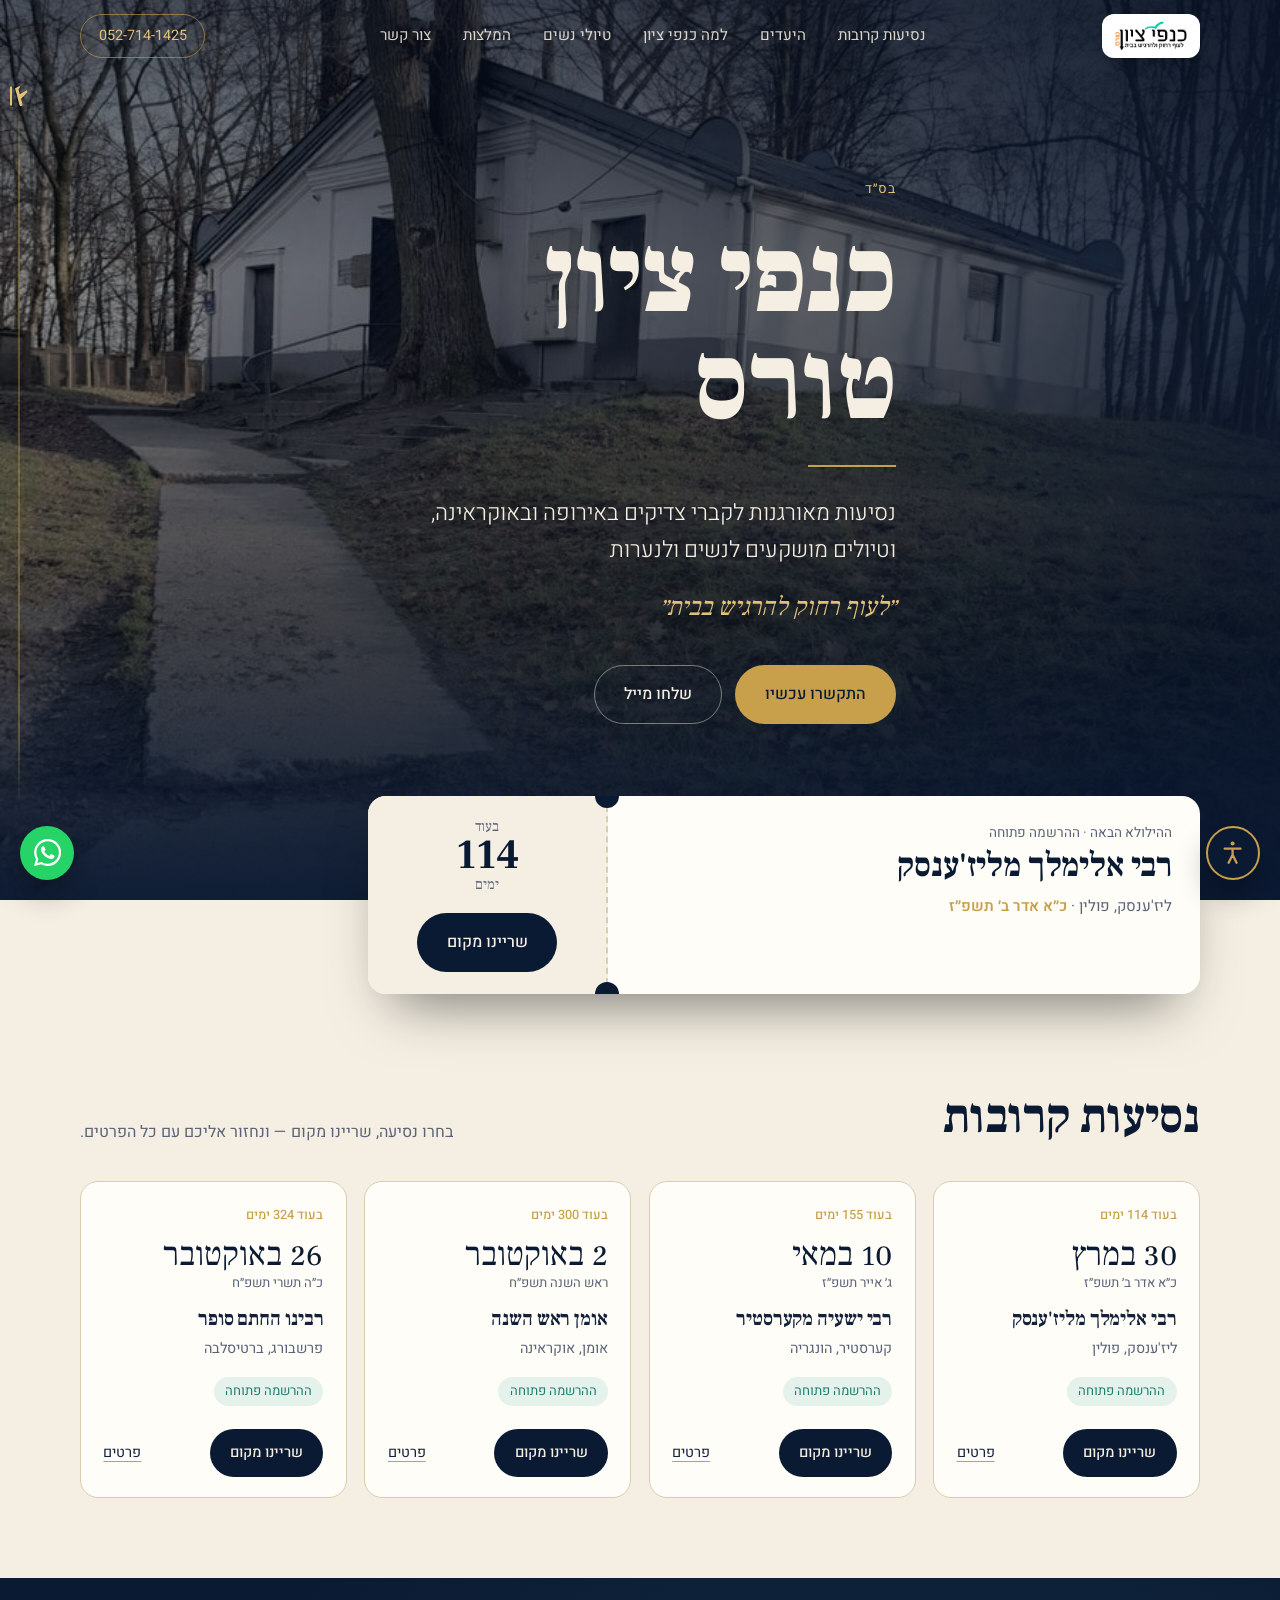
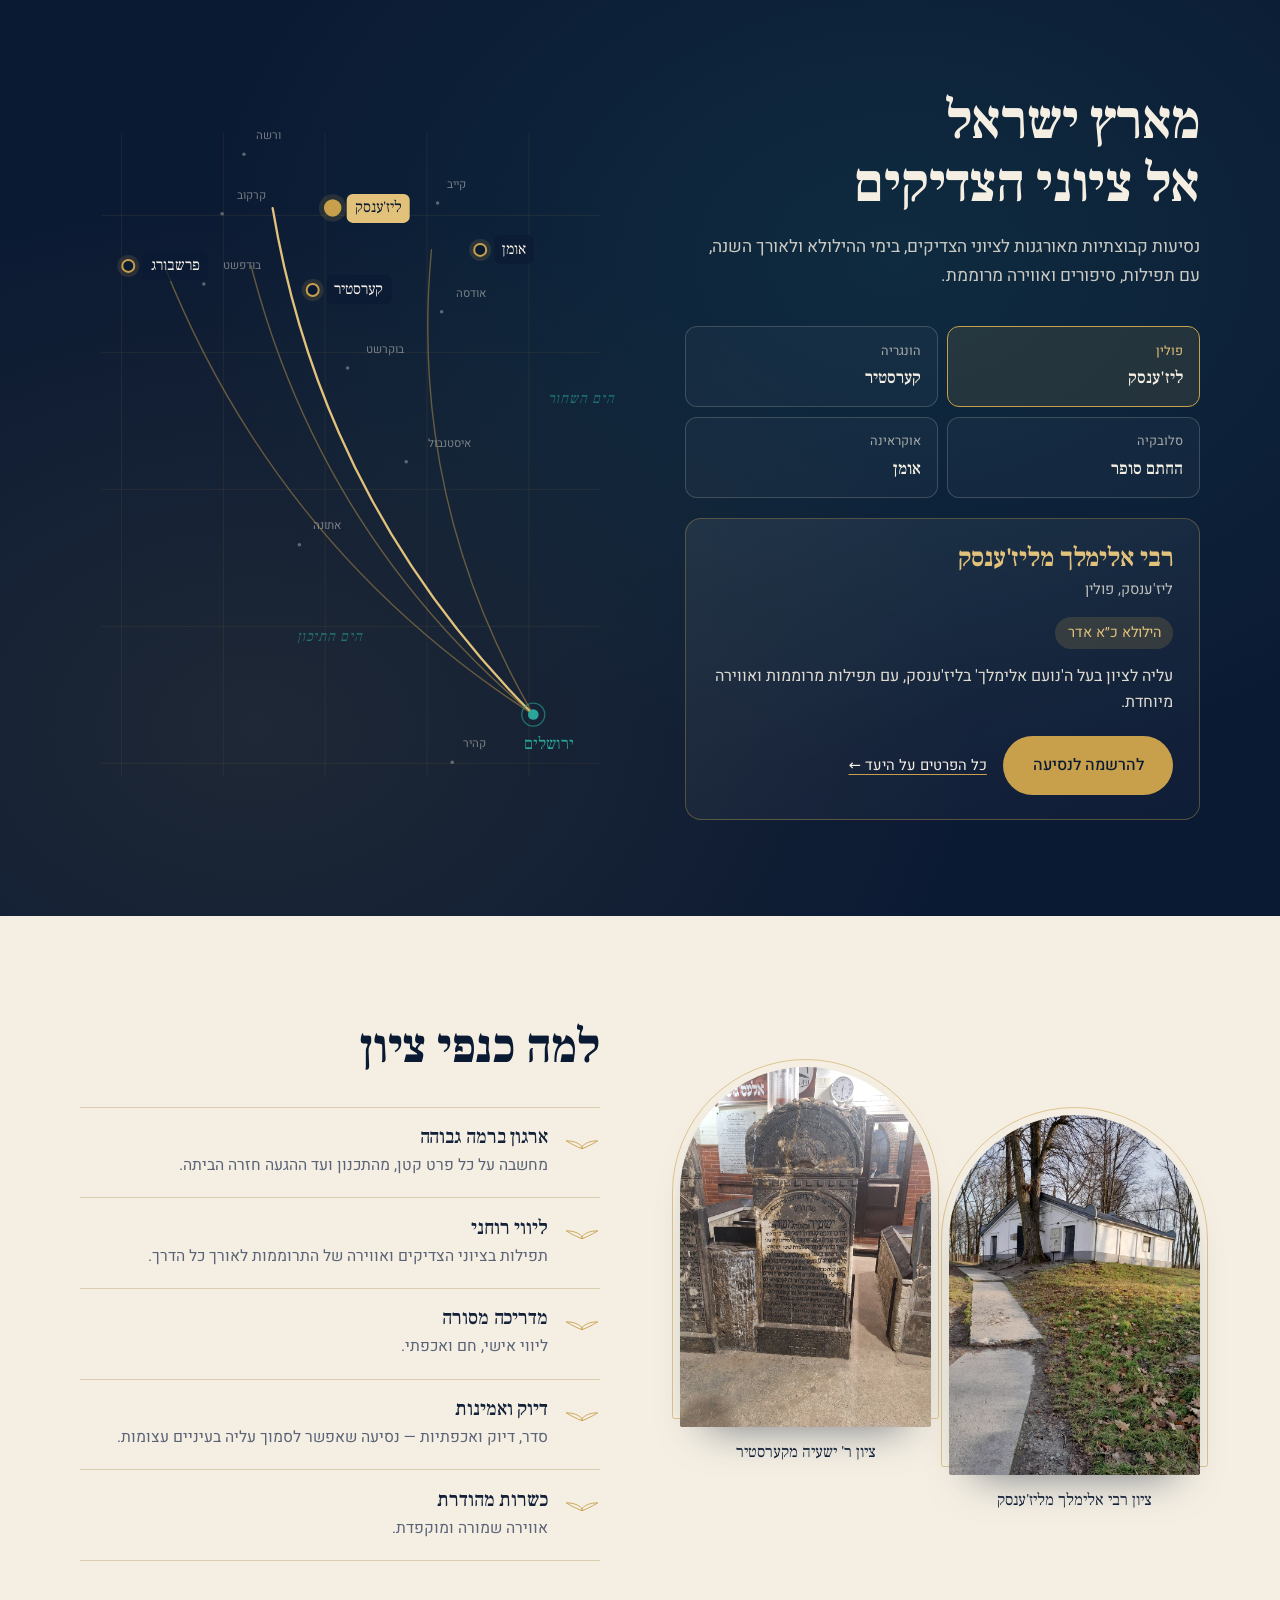
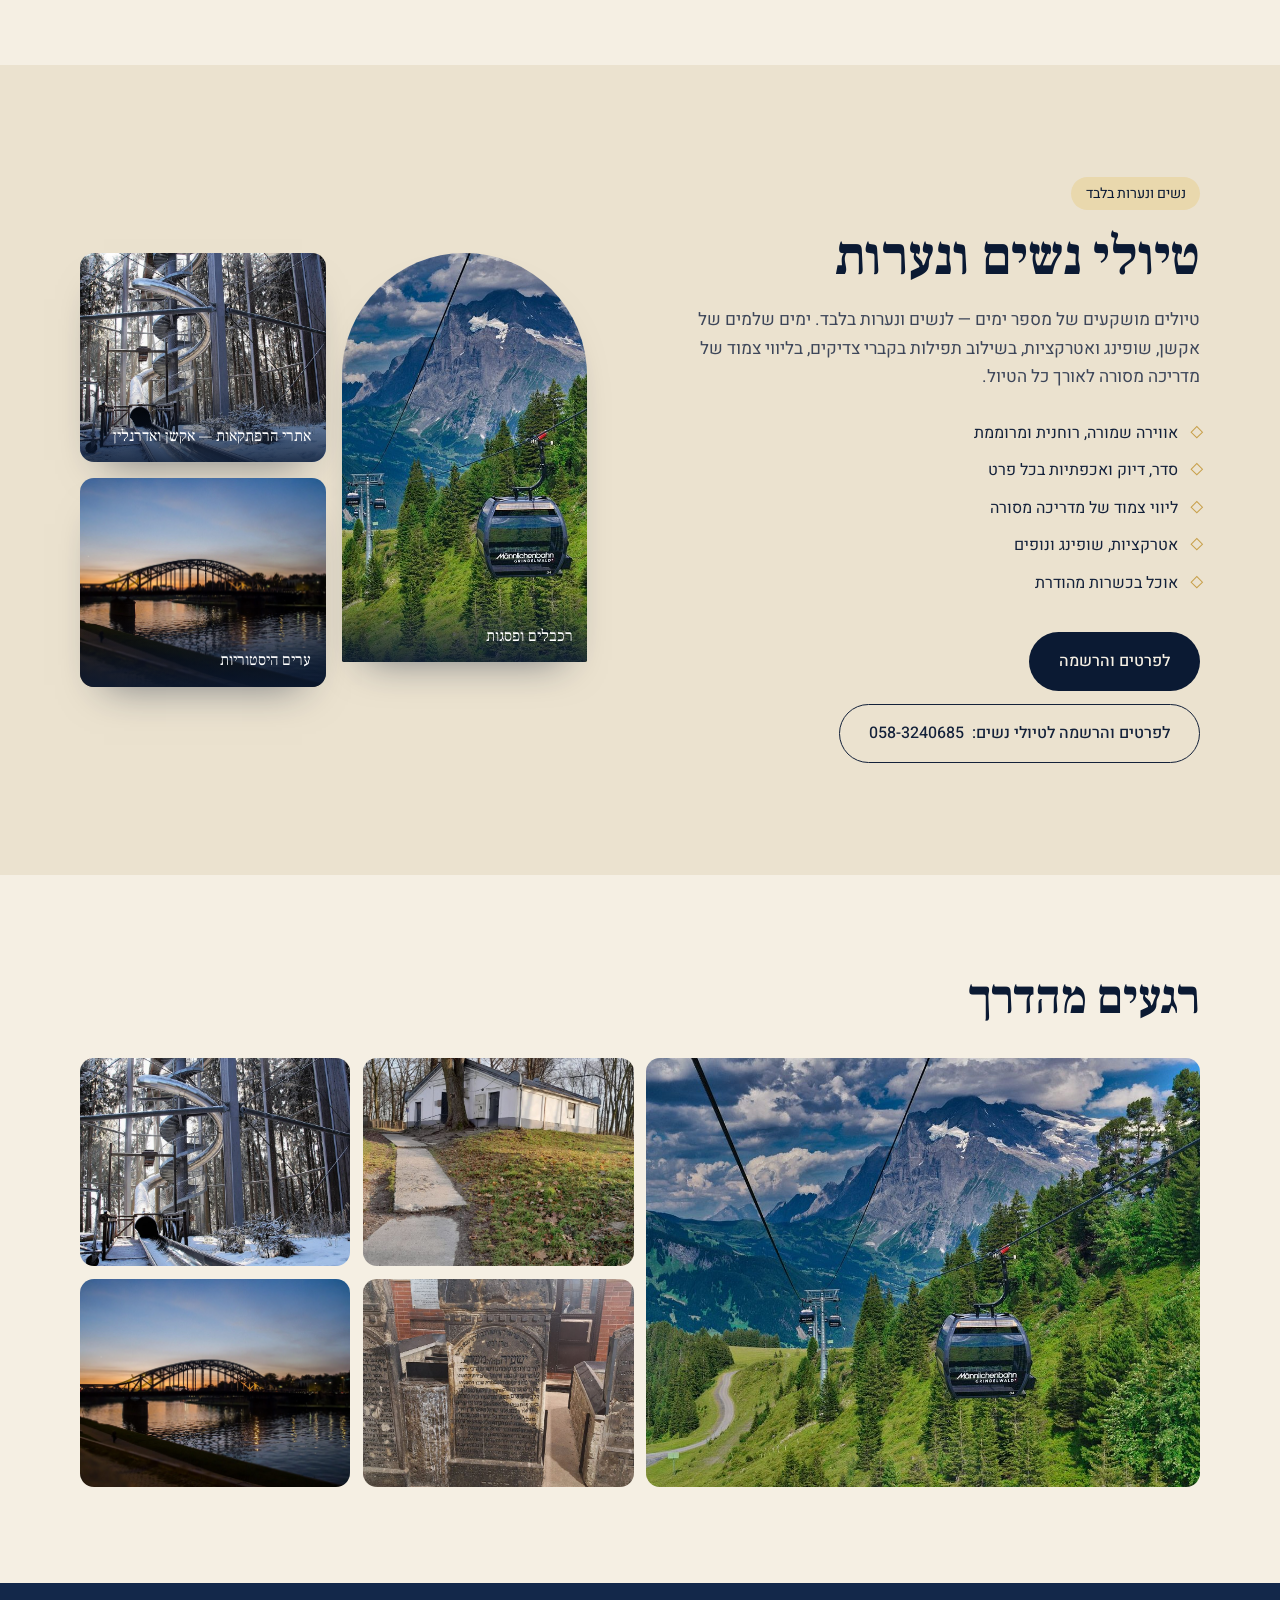
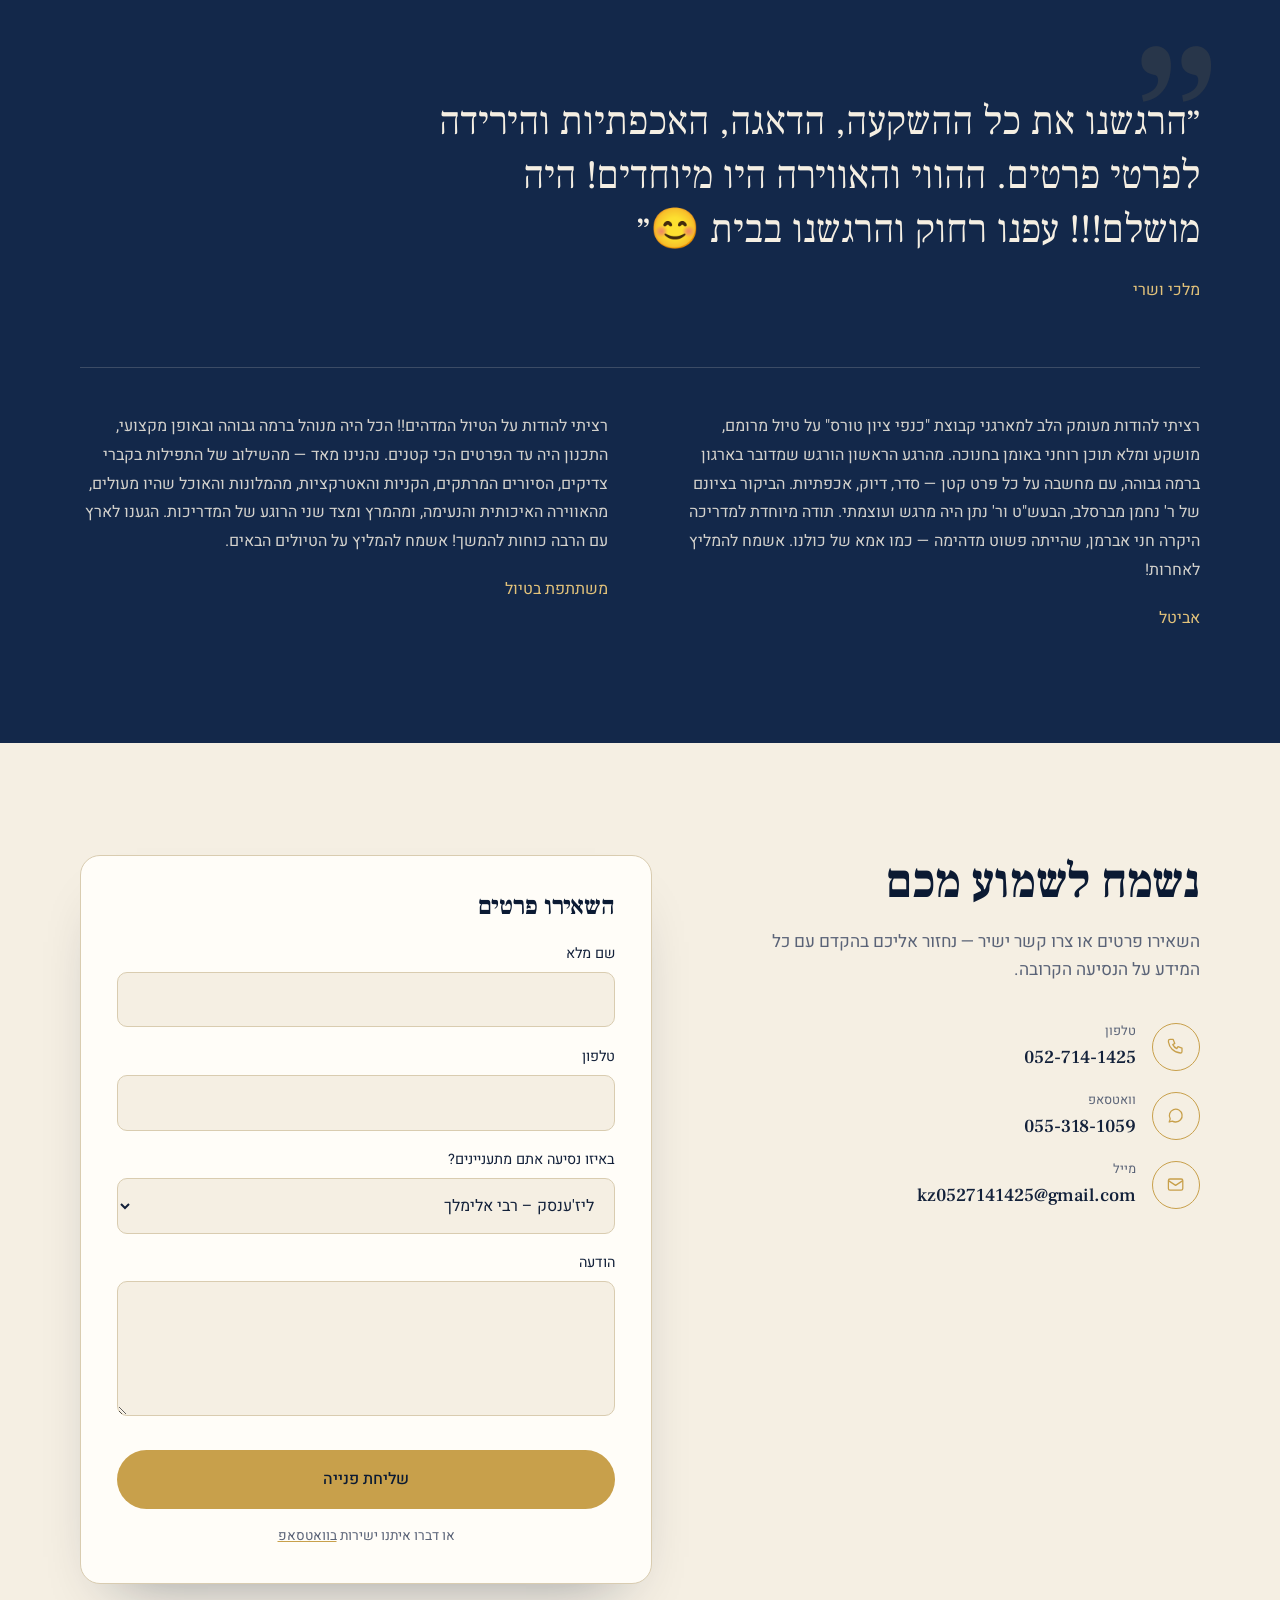
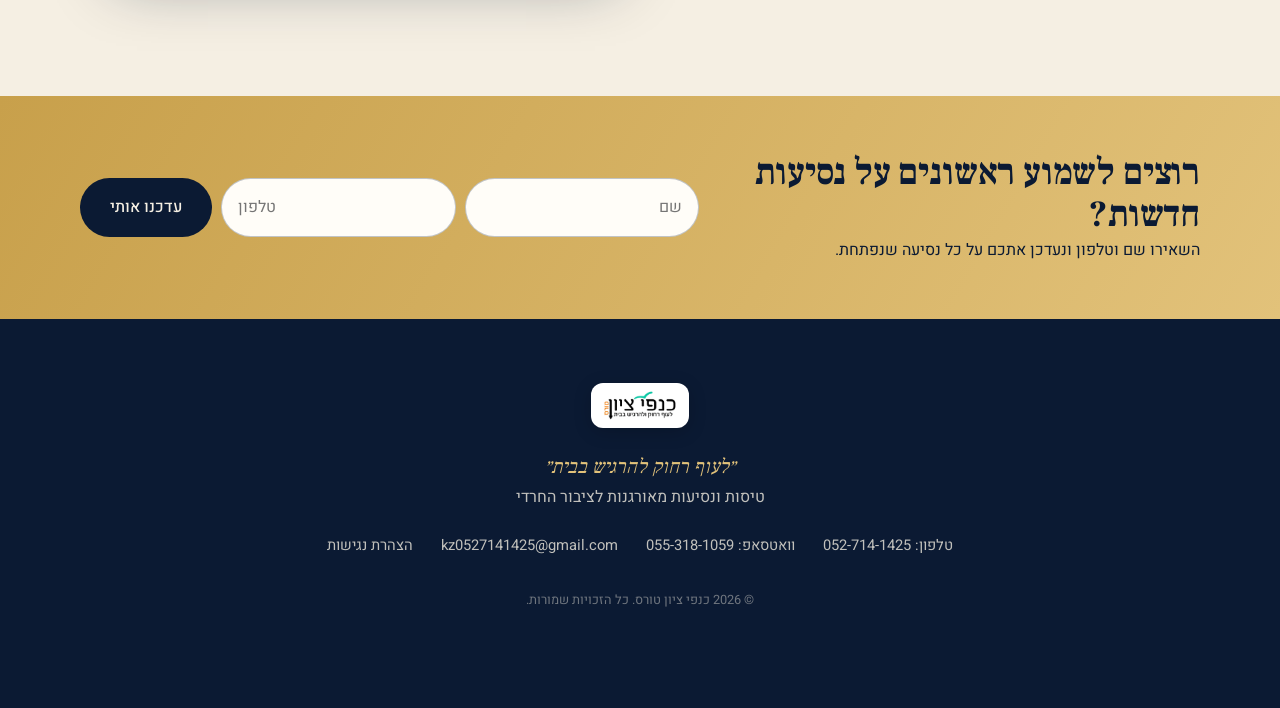
==== index.html @ 6dc56da9 "Hero: single ohel photo with slow zoom (no matzeva close-up) Co-Authored-By: Claude Opus 5.5 <norepl" ====
<!DOCTYPE html>
<html lang="he" dir="rtl">
<head>
<meta charset="UTF-8">
<meta name="viewport" content="width=device-width, initial-scale=1">
<title>כנפי ציון טורס | נסיעות מאורגנות לקברי צדיקים באירופה ובאוקראינה</title>
<meta name="description" content="כנפי ציון טורס — נסיעות מאורגנות לקברי צדיקים באירופה ובאוקראינה: ליז'ענסק, קערסטיר, החתם סופר ואומן, וטיולים מושקעים לנשים ולנערות. לעוף רחוק להרגיש בבית.">
<link rel="canonical" href="https://kanfei-zion.com/">
<meta name="google-site-verification" content="FfBkGtGO5QJtRya7uWThMbej7VnuVX0u0HDx-yErb_k">
<meta name="google-site-verification" content="GHKwnbXunoMyuI60x-M1j9Nd5v3E1bdwJhbhB1MgyAE">
<meta property="og:type" content="website">
<meta property="og:locale" content="he_IL">
<meta property="og:url" content="https://kanfei-zion.com/">
<meta property="og:title" content="כנפי ציון טורס | נסיעות מאורגנות לקברי צדיקים">
<meta property="og:description" content="נסיעות מאורגנות לקברי צדיקים באירופה ובאוקראינה, וטיולים מושקעים לנשים ולנערות.">
<meta property="og:image" content="https://kanfei-zion.com/images/hero-bridge.jpg">
<meta name="theme-color" content="#0b1a33">
<link rel="icon" href="/favicon.ico" sizes="any">
<link rel="icon" type="image/png" sizes="32x32" href="/favicon-32.png">
<link rel="icon" type="image/png" sizes="16x16" href="/favicon-16.png">
<link rel="apple-touch-icon" href="/apple-touch-icon.png">
<link rel="manifest" href="/site.webmanifest">
<link rel="preconnect" href="https://fonts.googleapis.com">
<link rel="preconnect" href="https://fonts.gstatic.com" crossorigin>
<link href="https://fonts.googleapis.com/css2?family=Frank+Ruhl+Libre:ital,wght@0,400;0,500;0,700;0,900;1,500&family=Heebo:wght@300;400;500;700&display=swap" rel="stylesheet">
<link rel="stylesheet" href="/styles.css">
<script type="application/ld+json">
{"@context":"https://schema.org","@type":"TravelAgency","name":"כנפי ציון טורס","url":"https://kanfei-zion.com/","logo":"https://kanfei-zion.com/images/logo.png","telephone":"+972527141425","email":"kz0527141425@gmail.com","slogan":"לעוף רחוק להרגיש בבית","description":"נסיעות מאורגנות לקברי צדיקים באירופה ובאוקראינה וטיולים מושקעים לנשים ולנערות."}
</script>
</head>
<body>
<a href="#main" class="skip-link">דלגו לתוכן הראשי</a>
<svg width="0" height="0" style="position:absolute" aria-hidden="true">
  <symbol id="wing" viewBox="0 0 64 32" fill="none" stroke="currentColor" stroke-width="1.6">
    <path d="M32 24 C 26 18, 18 14, 4 14 C 14 20, 22 24, 32 28 Z"/>
    <path d="M32 24 C 38 18, 46 14, 60 14 C 50 20, 42 24, 32 28 Z"/>
  </symbol>
</svg>

<header class="nav">
  <div class="wrap">
    <a href="#top" class="logo-chip" aria-label="כנפי ציון טורס – לראש הדף"><img src="/images/logo.png" alt="כנפי ציון טורס" width="405" height="179"></a>
    <nav class="nav-links" aria-label="ניווט ראשי">
      <a href="#trips">נסיעות קרובות</a>
      <a href="#journey">היעדים</a>
      <a href="#why">למה כנפי ציון</a>
      <a href="#women">טיולי נשים</a>
      <a href="#voices">המלצות</a>
      <a href="#contact">צור קשר</a>
    </nav>
    <a class="nav-phone" href="tel:0527141425"><span class="ltr">052-714-1425</span></a>
  </div>
</header>

<main id="main">
<section class="hero" id="top">
  <div class="hero-slides" aria-hidden="true">
    <img src="/images/ohel.jpg" alt="" width="900" height="1200" fetchpriority="high">
  </div>
  <div class="wrap">
    <div class="hero-in">
      <p class="bsd">בס״ד</p>
      <h1><span>כנפי ציון</span><span>טורס</span></h1>
      <div class="rule" aria-hidden="true"></div>
      <p class="hero-sub">נסיעות מאורגנות לקברי צדיקים באירופה ובאוקראינה, וטיולים מושקעים לנשים ולנערות</p>
      <p class="slogan">״לעוף רחוק להרגיש בבית״</p>
      <div class="hero-cta">
        <a class="btn btn-gold" href="tel:0527141425">התקשרו עכשיו</a>
        <a class="btn btn-ghost" href="mailto:kz0527141425@gmail.com">שלחו מייל</a>
      </div>
    </div>
  </div>
</section>

<div class="pass-wrap">
  <div class="wrap">
    <article class="pass" id="next-pass" aria-labelledby="np-name">
      <div class="pass-main">
        <p class="pass-label">ההילולא הבאה · ההרשמה פתוחה</p>
        <h2 id="np-name">רבי אלימלך מליז'ענסק</h2>
        <p class="pass-meta"><span id="np-place">ליז'ענסק, פולין</span> · <b id="np-heb">כ״א אדר ב׳ תשפ״ז</b></p>
      </div>
      <div class="pass-stub">
        <p class="pass-count" aria-live="polite"><span>בעוד</span><b id="np-days">—</b><span id="np-unit">ימים</span></p>
        <a class="btn btn-ink" id="np-cta" href="https://wa.me/972553181059" target="_blank" rel="noopener">שריינו מקום</a>
      </div>
    </article>
  </div>
</div>


<section class="trips" id="trips" aria-labelledby="trips-title">
  <div class="wrap">
    <div class="head">
      <h2 class="sec-title" id="trips-title">נסיעות קרובות</h2>
      <p>בחרו נסיעה, שריינו מקום — ונחזור אליכם עם כל הפרטים.</p>
    </div>
    <div class="tgrid" id="trips-grid"></div>
  </div>
</section>

<section class="stats" id="stats" hidden aria-label="כנפי ציון במספרים"><div class="wrap" id="stats-grid"></div></section>

<section class="journey" id="journey" aria-labelledby="journey-title">
  <div class="wrap">
    <div>
      <h2 id="journey-title">מארץ ישראל<br>אל ציוני הצדיקים</h2>
      <p class="lead">נסיעות קבוצתיות מאורגנות לציוני הצדיקים, בימי ההילולא ולאורך השנה, עם תפילות, סיפורים ואווירה מרוממת.</p>
      <div class="dest-tabs" role="group" aria-label="בחירת יעד">
        <button type="button" class="dest-tab" data-dest="lizhensk" aria-selected="true" aria-controls="dest-panel"><small>פולין</small><strong>ליז'ענסק</strong></button>
        <button type="button" class="dest-tab" data-dest="kerestir" aria-selected="false" aria-controls="dest-panel"><small>הונגריה</small><strong>קערסטיר</strong></button>
        <button type="button" class="dest-tab" data-dest="pressburg" aria-selected="false" aria-controls="dest-panel"><small>סלובקיה</small><strong>החתם סופר</strong></button>
        <button type="button" class="dest-tab" data-dest="uman" aria-selected="false" aria-controls="dest-panel"><small>אוקראינה</small><strong>אומן</strong></button>
      </div>
      <div class="dest-panel" id="dest-panel" aria-live="polite" tabindex="-1"></div>
    </div>
    <div class="map">
<svg class="map-svg" viewBox="-24 -24 612 776" aria-hidden="true" focusable="false">
<g class="grat">
<line x1="23.0" y1="0" x2="23.0" y2="728.5"/>
<line x1="138.2" y1="0" x2="138.2" y2="728.5"/>
<line x1="253.4" y1="0" x2="253.4" y2="728.5"/>
<line x1="368.6" y1="0" x2="368.6" y2="728.5"/>
<line x1="483.8" y1="0" x2="483.8" y2="728.5"/>
<line x1="0" y1="713.0" x2="564.4" y2="713.0"/>
<line x1="0" y1="558.0" x2="564.4" y2="558.0"/>
<line x1="0" y1="403.0" x2="564.4" y2="403.0"/>
<line x1="0" y1="248.0" x2="564.4" y2="248.0"/>
<line x1="0" y1="93.0" x2="564.4" y2="93.0"/>
</g>
<g class="refdots">
<circle cx="161.5" cy="23.9" r="2"/>
<circle cx="136.8" cy="91.1" r="2"/>
<circle cx="116.1" cy="170.5" r="2"/>
<circle cx="380.6" cy="79.0" r="2"/>
<circle cx="385.2" cy="202.1" r="2"/>
<circle cx="278.8" cy="265.7" r="2"/>
<circle cx="345.1" cy="371.7" r="2"/>
<circle cx="224.2" cy="465.6" r="2"/>
<circle cx="397.2" cy="711.8" r="2"/>
</g>
<g class="routes">
<path class="route" data-dest="lizhensk" d="M488.9 657.8 Q249.8 418.6 194.0 84.9" pathLength="1"/>
<path class="route" data-dest="kerestir" d="M488.9 657.8 Q248.0 455.0 169.6 150.0" pathLength="1"/>
<path class="route" data-dest="pressburg" d="M488.9 657.8 Q199.1 470.8 71.6 150.4" pathLength="1"/>
<path class="route" data-dest="uman" d="M488.9 657.8 Q347.1 413.2 373.7 131.8" pathLength="1"/>
</g>
<circle class="home-dot" cx="488.9" cy="657.8" r="6"/><circle class="home-ring" cx="488.9" cy="657.8" r="13"/>
</svg>
<span class="ref-label" style="left:30.29%;top:6.16%">ורשה</span>
<span class="ref-label" style="left:26.26%;top:14.83%">קרקוב</span>
<span class="ref-label" style="left:22.88%;top:25.05%">בודפשט</span>
<span class="ref-label" style="left:66.06%;top:13.27%">קייב</span>
<span class="ref-label" style="left:66.81%;top:29.12%">אודסה</span>
<span class="ref-label" style="left:49.44%;top:37.30%">בוקרשט</span>
<span class="ref-label" style="left:60.27%;top:50.96%">איסטנבול</span>
<span class="ref-label" style="left:40.52%;top:63.05%">אתונה</span>
<span class="ref-label" style="left:68.77%;top:94.75%">קהיר</span>
<span class="sea-label" style="left:34.01%;top:76.55%">הים התיכון</span>
<span class="sea-label" style="left:80.28%;top:41.82%">הים השחור</span>
<span class="home-label" style="left:83.74%;top:87.81%">ירושלים</span>
<button type="button" class="pin" data-dest="lizhensk" style="left:35.59%;top:14.03%" aria-label="ליז'ענסק"><span class="pin-dot" aria-hidden="true"></span><span class="pin-label">ליז'ענסק</span></button>
<button type="button" class="pin" data-dest="kerestir" style="left:31.61%;top:22.41%" aria-label="קערסטיר"><span class="pin-dot" aria-hidden="true"></span><span class="pin-label">קערסטיר</span></button>
<button type="button" class="pin" data-dest="pressburg" style="left:15.62%;top:22.45%" aria-label="פרשבורג"><span class="pin-dot" aria-hidden="true"></span><span class="pin-label">פרשבורג</span></button>
<button type="button" class="pin" data-dest="uman" style="left:64.93%;top:20.06%" aria-label="אומן"><span class="pin-dot" aria-hidden="true"></span><span class="pin-label">אומן</span></button>
    </div>
  </div>
</section>

<section class="band" id="why">
  <div class="wrap tz-grid">
    <div class="arches">
      <figure class="arch"><img src="/images/ohel.jpg" alt="ציון רבי אלימלך מליז'ענסק" width="1200" height="1600" loading="lazy"><figcaption>ציון רבי אלימלך מליז'ענסק</figcaption></figure>
      <figure class="arch"><img src="/images/kerestir.jpg" alt="ציון ר' ישעיה מקערסטיר" width="1530" height="2040" loading="lazy"><figcaption>ציון ר' ישעיה מקערסטיר</figcaption></figure>
    </div>
    <div>
      <h2 class="sec-title">למה כנפי ציון</h2>
      <ul class="why">
        <li><svg aria-hidden="true"><use href="#wing"/></svg><h3>ארגון ברמה גבוהה</h3><p>מחשבה על כל פרט קטן, מהתכנון ועד ההגעה חזרה הביתה.</p></li>
        <li><svg aria-hidden="true"><use href="#wing"/></svg><h3>ליווי רוחני</h3><p>תפילות בציוני הצדיקים ואווירה של התרוממות לאורך כל הדרך.</p></li>
        <li><svg aria-hidden="true"><use href="#wing"/></svg><h3>מדריכה מסורה</h3><p>ליווי אישי, חם ואכפתי.</p></li>
        <li><svg aria-hidden="true"><use href="#wing"/></svg><h3>דיוק ואמינות</h3><p>סדר, דיוק ואכפתיות — נסיעה שאפשר לסמוך עליה בעיניים עצומות.</p></li>
        <li><svg aria-hidden="true"><use href="#wing"/></svg><h3>כשרות מהודרת</h3><p>אווירה שמורה ומוקפדת.</p></li>
      </ul>
    </div>
  </div>
</section>

<section class="women" id="women" aria-labelledby="women-title">
  <div class="wrap">
    <div>
      <span class="tag">נשים ונערות בלבד</span>
      <h2 id="women-title">טיולי נשים ונערות</h2>
      <p class="lead">טיולים מושקעים של מספר ימים — לנשים ונערות בלבד. ימים שלמים של אקשן, שופינג ואטרקציות, בשילוב תפילות בקברי צדיקים, בליווי צמוד של מדריכה מסורה לאורך כל הטיול.</p>
      <ul class="checks">
        <li>אווירה שמורה, רוחנית ומרוממת</li>
        <li>סדר, דיוק ואכפתיות בכל פרט</li>
        <li>ליווי צמוד של מדריכה מסורה</li>
        <li>אטרקציות, שופינג ונופים</li>
        <li>אוכל בכשרות מהודרת</li>
      </ul>
      <div class="ctas">
        <a class="btn btn-ink" href="https://wa.me/972553181059" target="_blank" rel="noopener">לפרטים והרשמה</a>
        <a class="btn btn-line" href="tel:0583240685">לפרטים והרשמה לטיולי נשים: <span class="num">058-3240685</span></a>
      </div>
    </div>
    <div class="collage">
      <figure class="c1"><img src="/images/cablecar.jpg" alt="רכבל מעל פסגות ההרים" loading="lazy"><figcaption>רכבלים ופסגות</figcaption></figure>
      <figure class="c2"><img src="/images/slide.jpg" alt="אתר הרפתקאות" loading="lazy"><figcaption>אתרי הרפתקאות — אקשן ואדרנלין</figcaption></figure>
      <figure class="c3"><img src="/images/hero-bridge.jpg" alt="עיר היסטורית על הנהר" loading="lazy"><figcaption>ערים היסטוריות</figcaption></figure>
    </div>
  </div>
</section>


<section class="gallery" id="gallery" aria-labelledby="gal-title">
  <div class="wrap">
    <h2 class="sec-title" id="gal-title">רגעים מהדרך</h2>
    <div class="ggrid" id="ggrid">
      <button type="button" data-i="0"><img src="/images/cablecar.jpg" alt="רכבל מעל פסגות ההרים" loading="lazy"></button>
      <button type="button" data-i="1"><img src="/images/ohel.jpg" alt="ציון רבי אלימלך מליז'ענסק" loading="lazy"></button>
      <button type="button" data-i="2"><img src="/images/slide.jpg" alt="אתר הרפתקאות" loading="lazy"></button>
      <button type="button" data-i="3"><img src="/images/kerestir.jpg" alt="ציון ר' ישעיה מקערסטיר" loading="lazy"></button>
      <button type="button" data-i="4"><img src="/images/hero-bridge.jpg" alt="עיר היסטורית על הנהר" loading="lazy"></button>
    </div>
  </div>
</section>

<section class="voices" id="voices" aria-labelledby="voices-title">
  <span class="mark" aria-hidden="true">”</span>
  <div class="wrap">
    <h2 id="voices-title" class="sr-only">המלצות</h2>
    <figure class="feature-q">
      <blockquote>״הרגשנו את כל ההשקעה, הדאגה, האכפתיות והירידה לפרטי פרטים. ההווי והאווירה היו מיוחדים! היה מושלם!!! עפנו רחוק והרגשנו בבית 😊״</blockquote>
      <figcaption>מלכי ושרי</figcaption>
    </figure>
    <div class="qs">
      <figure><blockquote>רציתי להודות מעומק הלב למארגני קבוצת "כנפי ציון טורס" על טיול מרומם, מושקע ומלא תוכן רוחני באומן בחנוכה. מהרגע הראשון הורגש שמדובר בארגון ברמה גבוהה, עם מחשבה על כל פרט קטן — סדר, דיוק, אכפתיות. הביקור בציונם של ר' נחמן מברסלב, הבעש"ט ור' נתן היה מרגש ועוצמתי. תודה מיוחדת למדריכה היקרה חני אברמן, שהייתה פשוט מדהימה — כמו אמא של כולנו. אשמח להמליץ לאחרות!</blockquote><figcaption>אביטל</figcaption></figure>
      <figure><blockquote>רציתי להודות על הטיול המדהים!! הכל היה מנוהל ברמה גבוהה ובאופן מקצועי, התכנון היה עד הפרטים הכי קטנים. נהנינו מאד — מהשילוב של התפילות בקברי צדיקים, הסיורים המרתקים, הקניות והאטרקציות, מהמלונות והאוכל שהיו מעולים, מהאווירה האיכותית והנעימה, ומהמרץ ומצד שני הרוגע של המדריכות. הגענו לארץ עם הרבה כוחות להמשך! אשמח להמליץ על הטיולים הבאים.</blockquote><figcaption>משתתפת בטיול</figcaption></figure>
    </div>
  </div>
</section>

<section class="contact" id="contact" aria-labelledby="contact-title">
  <div class="wrap">
    <div>
      <h2 class="sec-title" id="contact-title">נשמח לשמוע מכם</h2>
      <p class="lead" style="opacity:1;color:var(--muted)">השאירו פרטים או צרו קשר ישיר — נחזור אליכם בהקדם עם כל המידע על הנסיעה הקרובה.</p>
      <ul class="clist">
        <li><a href="tel:0527141425"><span class="ci" aria-hidden="true"><svg viewBox="0 0 24 24" fill="none" stroke="currentColor" stroke-width="1.6" stroke-linejoin="round"><path d="M5 3h4l2 5-2.5 1.5a11 11 0 005 5L15 12l5 2v4a2 2 0 01-2 2A16 16 0 013 5a2 2 0 012-2z"/></svg></span><span><small>טלפון</small><b class="ltr">052-714-1425</b></span></a></li>
        <li><a href="https://wa.me/972553181059" target="_blank" rel="noopener"><span class="ci" aria-hidden="true"><svg viewBox="0 0 24 24" fill="none" stroke="currentColor" stroke-width="1.6" stroke-linejoin="round"><path d="M4 20l1.3-3.9A8 8 0 1112 20a8 8 0 01-4.1-1.1L4 20z"/></svg></span><span><small>וואטסאפ</small><b class="ltr">055-318-1059</b></span></a></li>
        <li><a href="mailto:kz0527141425@gmail.com"><span class="ci" aria-hidden="true"><svg viewBox="0 0 24 24" fill="none" stroke="currentColor" stroke-width="1.6" stroke-linejoin="round"><rect x="3" y="5" width="18" height="14" rx="2"/><path d="M3 7l9 6 9-6"/></svg></span><span><small>מייל</small><b class="ltr">kz0527141425@gmail.com</b></span></a></li>
      </ul>
    </div>
    <div>
      <form class="fbox" id="lead-form" novalidate>
        <h3>השאירו פרטים</h3>
        <div class="field"><label for="f-name">שם מלא</label><input id="f-name" name="name" autocomplete="name" aria-describedby="err-name"><p class="err" id="err-name">נא להזין שם</p></div>
        <div class="field"><label for="f-phone">טלפון</label><input id="f-phone" name="phone" type="tel" inputmode="tel" autocomplete="tel" aria-describedby="err-phone"><p class="err" id="err-phone">נא להזין מספר טלפון</p></div>
        <div class="field"><label for="f-trip">באיזו נסיעה אתם מתעניינים?</label><select id="f-trip" name="trip">
          <option>ליז'ענסק – רבי אלימלך</option><option>קערסטיר – רבי ישעיה</option><option>פרשבורג – החתם סופר</option><option>אומן ראש השנה</option><option>טיול נשים ונערות</option><option>אחר</option></select></div>
        <div class="field"><label for="f-msg">הודעה</label><textarea id="f-msg" name="message" rows="4"></textarea></div>
        <button class="btn btn-gold submit" type="submit" id="form-submit">שליחת פנייה</button>
        <p class="ferr" id="form-err" role="alert">אירעה שגיאה בשליחה — אפשר לפנות אלינו ישירות <a href="https://wa.me/972553181059" target="_blank" rel="noopener">בוואטסאפ</a></p>
        <p class="fnote">או דברו איתנו ישירות <a href="https://wa.me/972553181059" target="_blank" rel="noopener">בוואטסאפ</a></p>
      </form>
      <div class="fok" id="form-ok" role="status">
        <div class="tick" aria-hidden="true">✓</div>
        <h3>הפנייה נשלחה בהצלחה!</h3>
        <p>נחזור אליכם בהקדם בעז״ה</p>
        <button type="button" id="form-again">שליחת פנייה נוספת</button>
      </div>
    </div>
  </div>
</section>
</main>


<section class="updates" aria-labelledby="upd-title">
  <div class="wrap">
    <div><h2 id="upd-title">רוצים לשמוע ראשונים על נסיעות חדשות?</h2><p>השאירו שם וטלפון ונעדכן אתכם על כל נסיעה שנפתחת.</p></div>
    <div>
      <form id="upd-form" novalidate>
        <label class="sr-only" for="u-name">שם</label><input id="u-name" name="name" placeholder="שם" autocomplete="name" required>
        <label class="sr-only" for="u-phone">טלפון</label><input id="u-phone" name="phone" type="tel" inputmode="tel" placeholder="טלפון" autocomplete="tel" required>
        <button class="btn btn-ink" type="submit">עדכנו אותי</button>
      </form>
      <p class="ok" id="upd-ok" role="status">תודה! נעדכן אתכם על הנסיעות הבאות בעז״ה.</p>
    </div>
  </div>
</section>

<footer class="footer">
  <div class="wrap">
    <span class="logo-chip"><img src="/images/logo.png" alt="כנפי ציון טורס" width="405" height="179" loading="lazy"></span>
    <p class="slogan">״לעוף רחוק להרגיש בבית״</p>
    <p>טיסות ונסיעות מאורגנות לציבור החרדי</p>
    <div class="links">
      <a href="tel:0527141425">טלפון: <span class="ltr">052-714-1425</span></a>
      <a href="https://wa.me/972553181059" target="_blank" rel="noopener">וואטסאפ: <span class="ltr">055-318-1059</span></a>
      <a href="mailto:kz0527141425@gmail.com">kz0527141425@gmail.com</a>
      <a href="/accessibility">הצהרת נגישות</a>
    </div>
    <p class="copy">© 2026 כנפי ציון טורס. כל הזכויות שמורות.</p>
  </div>
</footer>

<a class="wa" href="https://wa.me/972553181059" target="_blank" rel="noopener" aria-label="שלחו הודעה בוואטסאפ">
  <svg viewBox="0 0 24 24" fill="currentColor" aria-hidden="true"><path d="M20.52 3.48A11.88 11.88 0 0012.06 0C5.5 0 .18 5.32.18 11.88c0 2.09.55 4.13 1.6 5.93L0 24l6.34-1.66a11.86 11.86 0 005.72 1.46h.01c6.55 0 11.88-5.33 11.88-11.88 0-3.17-1.24-6.15-3.43-8.44zM12.07 21.8h-.01a9.9 9.9 0 01-5.05-1.38l-.36-.21-3.76.99 1-3.67-.24-.38a9.87 9.87 0 01-1.52-5.27c0-5.46 4.44-9.9 9.9-9.9 2.64 0 5.13 1.03 7 2.9a9.830 9.830 0 012.9 7c0 5.46-4.44 9.9-9.9 9.9zm5.43-7.42c-.3-.15-1.76-.87-2.030-.97-.27-.1-.47-.15-.67.15-.2.3-.77.97-.94 1.17-.17.2-.35.22-.65.07-.3-.15-1.25-.46-2.38-1.47-.88-.79-1.47-1.76-1.64-2.06-.17-.3-.02-.46.13-.61.13-.13.3-.35.45-.52.15-.17.2-.3.3-.5.1-.2.05-.37-.02-.52-.07-.15-.67-1.62-.92-2.22-.24-.58-.49-.5-.67-.51h-.57c-.2 0-.52.07-.79.37-.27.3-1.04 1.02-1.04 2.48 0 1.46 1.07 2.88 1.22 3.08.15.2 2.1 3.2 5.08 4.49.71.31 1.26.49 1.69.63.71.23 1.36.2 1.87.12.57-.08 1.76-.72 2-1.42.25-.7.25-1.29.17-1.42-.07-.13-.27-.2-.57-.35z"/></svg>
</a>
<button class="a11y-btn" id="a11y-btn" aria-label="פתיחת תפריט נגישות" aria-expanded="false" aria-controls="a11y-panel">
  <svg viewBox="0 0 24 24" fill="none" stroke="currentColor" stroke-width="2" stroke-linecap="round" aria-hidden="true"><circle cx="12" cy="4" r="1.8" fill="currentColor" stroke="none"/><path d="M5 8.5h14M12 8.5v5.5m0 0l-3.5 7m3.5-7l3.5 7"/></svg>
</button>
<div class="a11y-panel" id="a11y-panel" role="dialog" aria-label="הגדרות נגישות">
  <h2>הגדרות נגישות</h2>
  <div class="a-row"><span>גודל טקסט</span><span class="ctl"><button id="a11y-minus" aria-label="הקטנת טקסט">א-</button><span class="a-pct" id="a11y-pct" aria-live="polite">100%</span><button id="a11y-plus" aria-label="הגדלת טקסט">א+</button></span></div>
  <div class="a-row"><span>ניגודיות גבוהה</span><button data-a11y="contrast" aria-pressed="false">הפעל</button></div>
  <div class="a-row"><span>הדגשת קישורים</span><button data-a11y="links" aria-pressed="false">הפעל</button></div>
  <div class="a-row"><span>עצירת אנימציות</span><button data-a11y="nomotion" aria-pressed="false">הפעל</button></div>
  <div class="a-row"><span>פונט קריא</span><button data-a11y="readable" aria-pressed="false">הפעל</button></div>
  <button class="a-reset" id="a11y-reset">איפוס הגדרות</button>
  <p class="a-note">כנפי ציון טורס פועלת להנגשת האתר לכלל הציבור<br><a href="/accessibility">הצהרת הנגישות המלאה</a></p>
</div>


<div class="flight" aria-hidden="true"><span class="trail"></span><svg viewBox="0 0 24 24" fill="currentColor"><path d="M2.5 19h19v2h-19zM22.07 9.64c-.21-.8-1.04-1.28-1.84-1.06L14.92 10l-6.9-6.43-1.93.51 4.14 7.17-4.97 1.33-1.97-1.54-1.45.39 1.82 3.16.77 1.33 1.6-.43 5.31-1.42 4.35-1.16L21 11.49c.81-.23 1.28-1.05 1.07-1.85z"/></svg></div>

<div class="pm rg" id="register" role="dialog" aria-modal="true" aria-labelledby="rg-title">
  <div class="pm-card">
    <button class="pm-x" data-close aria-label="סגירת חלון">✕</button>
    <div class="pm-head"><h2 id="rg-title">הרשמה לנסיעה</h2><p id="rg-sub">השאירו פרטים ונחזור אליכם לאישור המקום</p></div>
    <form id="rg-form" novalidate>
      <div class="field"><label for="r-trip">נסיעה</label><select id="r-trip" name="trip"></select></div>
      <div class="field"><label for="r-name">שם מלא</label><input id="r-name" name="name" autocomplete="name"><p class="err" id="rerr-name">נא להזין שם</p></div>
      <div class="row2">
        <div class="field"><label for="r-phone">טלפון</label><input id="r-phone" name="phone" type="tel" inputmode="tel" autocomplete="tel"><p class="err" id="rerr-phone">נא להזין טלפון</p></div>
        <div class="field"><label for="r-pax">מספר נוסעים</label><select id="r-pax" name="pax"><option>1</option><option>2</option><option>3</option><option>4</option><option>5</option><option>6+</option></select></div>
      </div>
      <div class="field"><label for="r-msg">הערות (לא חובה)</label><textarea id="r-msg" name="message" rows="2"></textarea></div>
      <button class="btn btn-gold submit" type="submit" id="rg-submit">שריינו לי מקום</button>
      <p class="ferr" id="rg-err" role="alert">אירעה שגיאה — אפשר להירשם ישירות <a href="https://wa.me/972553181059" target="_blank" rel="noopener">בוואטסאפ</a></p>
      <p class="fnote">לא נבקש כאן פרטי דרכון — נשלים אותם יחד בטלפון.</p>
    </form>
    <div class="fok" id="rg-ok" role="status"><div class="tick" aria-hidden="true">✓</div><h3>הבקשה התקבלה!</h3><p>נחזור אליכם בהקדם לאישור המקום בעז״ה</p><button type="button" data-close>סגירה</button></div>
  </div>
</div>

<div class="lb" id="lb" role="dialog" aria-modal="true" aria-label="גלריית תמונות">
  <button class="lx" type="button" aria-label="סגירה">✕</button>
  <button class="lp" type="button" aria-label="התמונה הקודמת">›</button>
  <figure><img id="lb-img" alt=""><figcaption id="lb-cap"></figcaption></figure>
  <button class="ln" type="button" aria-label="התמונה הבאה">‹</button>
</div>

<script src="/app.js" defer></script>
</body>
</html>
---- styles.css ----
:root{
  --night:#0b1a33;--navy:#13284a;--navy-2:#1b3460;
  --gold:#c8a04b;--gold-hi:#e2c27a;--gold-soft:#e9d8ad;
  --parch:#f5efe3;--parch-2:#ebe2cf;--paper:#fffdf8;
  --ink:#13213a;--muted:#5a6377;--line:#d9ccb0;--teal:#2aa597;
  --display:"Frank Ruhl Libre",Georgia,serif;
  --sans:"Heebo",system-ui,-apple-system,"Segoe UI",Arial,sans-serif;
  --r:14px;
}
*,*::before,*::after{box-sizing:border-box;margin:0;padding:0}
html{scroll-behavior:smooth;scroll-padding-top:76px}
body{font-family:var(--sans);background:var(--parch);color:var(--ink);line-height:1.65;-webkit-font-smoothing:antialiased;overflow-x:hidden}
h1,h2,h3{font-family:var(--display);font-weight:700;line-height:1.15;letter-spacing:-.005em}
img{max-width:100%;height:auto;display:block}
a{color:inherit;text-decoration:none}
button{font:inherit;cursor:pointer;color:inherit}
.wrap{max-width:74rem;margin:0 auto;padding:0 1.25rem}
@media(min-width:768px){.wrap{padding:0 2rem}}
.skip-link{position:absolute;right:1rem;top:-100px;z-index:300;background:var(--night);color:var(--parch);padding:.75rem 1.25rem;border-radius:.5rem;border:2px solid var(--gold);font-weight:600;transition:top .2s}
.skip-link:focus{top:1rem}
:focus-visible{outline:2px solid var(--gold);outline-offset:3px;border-radius:4px}

/* buttons */
.btn{display:inline-flex;align-items:center;justify-content:center;gap:.5rem;padding:.95rem 1.8rem;border-radius:999px;font-weight:500;font-size:1rem;border:1px solid transparent;transition:background .25s,color .25s,border-color .25s,transform .25s}
.btn:active{transform:scale(.98)}
.btn-gold{background:var(--gold);color:var(--night)}
.btn-gold:hover{background:var(--gold-hi)}
.btn-ghost{border-color:rgba(245,239,227,.45);color:var(--parch)}
.btn-ghost:hover{border-color:var(--gold);color:var(--gold-hi)}
.btn-ink{background:var(--night);color:var(--parch)}
.btn-ink:hover{background:var(--navy-2)}
.btn-line{border-color:var(--ink);color:var(--ink)}
.btn-line:hover{background:var(--ink);color:var(--parch)}

/* NAV */
.nav{position:fixed;inset-inline:0;top:0;z-index:50;transition:background .35s,box-shadow .35s}
.nav .wrap{height:4.5rem;display:flex;align-items:center;justify-content:space-between;gap:1rem}
.nav.solid{background:rgba(11,26,51,.94);backdrop-filter:blur(10px);-webkit-backdrop-filter:blur(10px);box-shadow:0 1px 0 rgba(200,160,75,.25)}
.logo-chip{display:inline-flex;background:#fff;border-radius:12px;padding:.35rem .7rem;box-shadow:0 4px 18px rgba(0,0,0,.18)}
.logo-chip img{height:2.1rem;width:auto}
.nav-links{display:none;gap:2rem;font-size:.95rem;color:rgba(245,239,227,.88)}
.nav-links a{position:relative;padding:.25rem 0}
.nav-links a::after{content:"";position:absolute;inset-inline:0;bottom:-2px;height:1px;background:var(--gold);transform:scaleX(0);transition:transform .3s}
.nav-links a:hover::after{transform:scaleX(1)}
@media(min-width:900px){.nav-links{display:flex}}
.nav-phone{font-size:.9rem;padding:.55rem 1.1rem;border:1px solid rgba(200,160,75,.6);border-radius:999px;color:var(--gold-hi);white-space:nowrap}
.nav-phone:hover{background:var(--gold);color:var(--night)}

/* HERO */
.hero{position:relative;min-height:100svh;display:flex;align-items:flex-end;color:var(--parch);background:var(--night);overflow:hidden;isolation:isolate}
.hero-img{position:absolute;inset:0;width:100%;height:100%;object-fit:cover;object-position:40% 55%;z-index:-2;animation:kb 26s ease-in-out infinite alternate}
@keyframes kb{from{transform:scale(1.02)}to{transform:scale(1.1)}}
.hero::before{content:"";position:absolute;inset:0;z-index:-1;background:
  linear-gradient(to left,rgba(11,26,51,.92) 0%,rgba(11,26,51,.6) 45%,rgba(11,26,51,.15) 100%),
  linear-gradient(to top,rgba(11,26,51,1) 0%,rgba(11,26,51,0) 45%)}
.hero-in{padding:9rem 0 11rem;max-width:40rem}
.bsd{font-size:.85rem;color:var(--gold-hi);margin-bottom:1.5rem;letter-spacing:.08em}
.hero h1{font-size:clamp(3.4rem,11vw,6.8rem);font-weight:900;line-height:.98}
.hero h1 span{display:block}
.hero .rule{width:5.5rem;height:2px;background:var(--gold);margin:1.75rem 0;transform-origin:right}
.hero-sub{font-size:clamp(1.1rem,3.2vw,1.4rem);font-weight:300;opacity:.92;max-width:32rem}
.slogan{margin-top:1.1rem;font-family:var(--display);font-style:italic;font-size:clamp(1.2rem,3.6vw,1.6rem);color:var(--gold-hi)}
.hero-cta{margin-top:2.25rem;display:flex;flex-wrap:wrap;gap:.85rem}
@media(prefers-reduced-motion:no-preference){
  .hero-in>*{opacity:0;transform:translateY(18px);animation:rise .9s cubic-bezier(.2,.7,.2,1) forwards}
  .hero-in>:nth-child(1){animation-delay:.1s}.hero-in>:nth-child(2){animation-delay:.25s}
  .hero-in>:nth-child(3){animation:draw .9s .55s cubic-bezier(.2,.7,.2,1) forwards;transform:scaleX(0);opacity:1}
  .hero-in>:nth-child(4){animation-delay:.7s}.hero-in>:nth-child(5){animation-delay:.85s}.hero-in>:nth-child(6){animation-delay:1s}
}
@keyframes rise{to{opacity:1;transform:none}}
@keyframes draw{to{transform:scaleX(1)}}

/* NEXT-HILULA PASS */
.pass-wrap{position:relative;z-index:5;margin-top:-6.5rem}
.pass{display:grid;grid-template-columns:1fr;background:var(--paper);color:var(--ink);border-radius:18px;box-shadow:0 30px 60px -25px rgba(0,0,0,.55);overflow:hidden;max-width:52rem}
@media(min-width:720px){.pass{grid-template-columns:1fr auto}}
.pass-main{padding:1.6rem 1.75rem}
.pass-label{font-size:.85rem;color:var(--muted)}
.pass h2{font-size:clamp(1.6rem,4.5vw,2.1rem);margin-top:.2rem;color:var(--night)}
.pass-meta{margin-top:.5rem;color:var(--muted);font-size:.95rem}
.pass-meta b{color:var(--gold);font-weight:600}
.pass-stub{position:relative;padding:1.4rem 1.75rem;background:var(--parch);display:flex;align-items:center;justify-content:space-between;gap:1.25rem;border-top:2px dashed var(--line)}
@media(min-width:720px){.pass-stub{flex-direction:column;justify-content:center;border-top:0;border-inline-start:2px dashed var(--line);min-width:15rem}
  .pass-stub::before,.pass-stub::after{content:"";position:absolute;inset-inline-start:-13px;width:24px;height:24px;border-radius:50%;background:var(--night)}
  .pass-stub::before{top:-12px}.pass-stub::after{bottom:-12px}}
.pass-count{font-family:var(--display);line-height:1;text-align:center}
.pass-count b{display:block;font-size:2.6rem;color:var(--night)}
.pass-count span{font-size:.9rem;color:var(--muted)}

/* MAP SECTION */
.journey{background:var(--night);color:var(--parch);padding:7rem 0 6rem;position:relative;overflow:hidden}
.journey::before{content:"";position:absolute;inset:0;background:radial-gradient(ellipse at 70% 30%,rgba(42,165,151,.12),transparent 55%),radial-gradient(ellipse at 20% 80%,rgba(200,160,75,.1),transparent 50%);pointer-events:none}
.journey .wrap{position:relative;display:grid;gap:3rem;align-items:center}
@media(min-width:960px){.journey .wrap{grid-template-columns:1fr 1.05fr;gap:4rem}}
.journey h2{font-size:clamp(2.2rem,6vw,3.4rem);color:var(--parch)}
.lead{margin-top:1.1rem;font-size:1.08rem;opacity:.82;max-width:34rem}
.dest-tabs{margin-top:2.25rem;display:grid;grid-template-columns:1fr 1fr;gap:.6rem}
.dest-tab{display:flex;flex-direction:column;align-items:flex-start;gap:.15rem;text-align:right;padding:.85rem 1rem;border:1px solid rgba(245,239,227,.18);border-radius:12px;background:rgba(255,255,255,.03);transition:border-color .25s,background .25s}
.dest-tab small{font-size:.8rem;opacity:.65}
.dest-tab strong{font-family:var(--display);font-size:1.08rem;font-weight:500}
.dest-tab[aria-selected="true"]{border-color:var(--gold);background:rgba(200,160,75,.12)}
.dest-tab[aria-selected="true"] small{color:var(--gold-hi);opacity:1}
.dest-panel{margin-top:1.25rem;padding:1.5rem 1.6rem;border-radius:16px;background:linear-gradient(160deg,rgba(255,255,255,.07),rgba(255,255,255,.02));border:1px solid rgba(200,160,75,.35);min-height:12rem}
.dest-panel h3{font-size:1.65rem;color:var(--gold-hi)}
.dest-panel .meta{margin-top:.3rem;font-size:.92rem;opacity:.75}
.dest-panel .when{display:inline-block;margin-top:.9rem;padding:.25rem .8rem;border-radius:999px;background:rgba(200,160,75,.18);color:var(--gold-hi);font-size:.9rem}
.dest-panel p.desc{margin-top:.9rem;opacity:.9}
.dest-panel .btn{margin-top:1.25rem}
.dest-panel.swap{animation:swap .45s ease}
@keyframes swap{from{opacity:.2;transform:translateY(6px)}to{opacity:1;transform:none}}

.map{position:relative;width:100%;max-width:34rem;margin-inline:auto;aspect-ratio:612/776}
.map-svg{position:absolute;inset:0;width:100%;height:100%;overflow:visible}
.grat line{stroke:rgba(200,160,75,.11);stroke-width:1}
.refdots circle{fill:rgba(245,239,227,.35)}
.route{fill:none;stroke:var(--gold);stroke-width:1.6;stroke-linecap:round;stroke-dasharray:1;stroke-dashoffset:1;opacity:.45;transition:opacity .35s,stroke-width .35s}
.map.drawn .route{animation:route 1.6s cubic-bezier(.4,0,.2,1) forwards}
.map.drawn .route:nth-child(2){animation-delay:.2s}.map.drawn .route:nth-child(3){animation-delay:.4s}.map.drawn .route:nth-child(4){animation-delay:.6s}
@keyframes route{to{stroke-dashoffset:0}}
.route.on{opacity:1;stroke-width:2.6;stroke:var(--gold-hi)}
.home-dot{fill:var(--teal)}
.home-ring{fill:none;stroke:var(--teal);stroke-width:1.5;opacity:.6;transform-origin:center;transform-box:fill-box;animation:ping 2.6s ease-out infinite}
@keyframes ping{from{transform:scale(.5);opacity:.8}to{transform:scale(1.8);opacity:0}}
.ref-label,.sea-label,.home-label{position:absolute;transform:translate(50%,-50%);pointer-events:none;white-space:nowrap}
.ref-label{font-size:.72rem;color:rgba(245,239,227,.45);transform:translate(50%,-150%)}
.sea-label{font-family:var(--display);font-style:italic;font-size:.9rem;color:rgba(42,165,151,.6);letter-spacing:.06em}
.home-label{font-family:var(--display);font-size:1.05rem;color:var(--teal);transform:translate(-18%,60%)}
.pin{position:absolute;transform:translate(50%,-50%);display:flex;align-items:center;gap:.45rem;background:none;border:0;padding:.35rem;flex-direction:row-reverse}
.pin-dot{width:14px;height:14px;border-radius:50%;background:var(--night);border:2px solid var(--gold);box-shadow:0 0 0 4px rgba(200,160,75,.15);transition:transform .25s,background .25s}
.pin-label{font-family:var(--display);font-size:.98rem;color:var(--parch);background:rgba(11,26,51,.75);padding:.1rem .5rem;border-radius:6px}
.pin:hover .pin-dot,.pin.on .pin-dot{background:var(--gold);transform:scale(1.25)}
.pin.on .pin-label{color:var(--night);background:var(--gold-hi)}
.pin[data-dest="pressburg"]{flex-direction:row;transform:translate(-50%,-50%)}
.pin[data-dest="pressburg"] .pin-label{order:-1}
.pin[data-dest="kerestir"]{transform:translate(50%,10%)}
@media(max-width:520px){.ref-label{display:none}.pin-label{font-size:.82rem}}

/* TZIYUNIM + WHY */
.band{padding:6.5rem 0}
.tz-grid{display:grid;gap:3.5rem;align-items:center}
@media(min-width:960px){.tz-grid{grid-template-columns:1fr 1fr;gap:5rem}}
.arches{display:grid;grid-template-columns:1fr 1fr;gap:1.1rem;align-items:end}
.arch{position:relative}
.arch img{width:100%;height:auto;aspect-ratio:3/4.3;object-fit:cover;border-radius:999px 999px 14px 14px;filter:saturate(.9) contrast(1.04);box-shadow:0 24px 44px -26px rgba(11,26,51,.6)}
.arch:nth-child(2){margin-bottom:3rem}
.arch figcaption{margin-top:.75rem;font-family:var(--display);font-size:1.02rem;color:var(--ink);text-align:center}
.arch::before{content:"";position:absolute;inset:-8px -8px auto;height:calc(100% - 2.4rem);border:1px solid var(--gold);border-radius:999px 999px 18px 18px;opacity:.55;pointer-events:none}
.sec-title{font-size:clamp(2rem,5.5vw,3rem);color:var(--night)}
.why{margin-top:2rem;list-style:none}
.why li{display:grid;grid-template-columns:2.25rem 1fr;gap:.25rem 1rem;padding:1.15rem 0;border-top:1px solid var(--line)}
.why li:last-child{border-bottom:1px solid var(--line)}
.why svg{grid-row:span 2;width:2.25rem;height:1.25rem;color:var(--gold);margin-top:.35rem}
.why h3{font-size:1.25rem;font-weight:500}
.why p{color:var(--muted);font-size:.98rem}

/* WOMEN */
.women{background:var(--parch-2);padding:7rem 0;position:relative;overflow:hidden}
.women .wrap{display:grid;gap:3.5rem;align-items:center}
@media(min-width:960px){.women .wrap{grid-template-columns:1.05fr 1fr;gap:5rem}}
.women .tag{display:inline-block;font-size:.88rem;color:var(--night);background:var(--gold-soft);padding:.3rem .9rem;border-radius:999px;margin-bottom:1rem}
.women h2{font-size:clamp(2.2rem,6vw,3.4rem);color:var(--night)}
.women .lead{opacity:1;color:#3d4659}
.checks{list-style:none;margin-top:1.75rem;display:grid;gap:.7rem}
.checks li{display:flex;gap:.8rem;align-items:baseline}
.checks li::before{content:"";flex:none;width:.55rem;height:.55rem;border:1.5px solid var(--gold);transform:rotate(45deg) translateY(-2px)}
.women .ctas{margin-top:2.25rem;display:flex;flex-wrap:wrap;gap:.8rem}
.women .ctas .num{direction:ltr;unicode-bidi:isolate;white-space:nowrap}
.collage{display:grid;grid-template-columns:1fr 1fr;grid-template-rows:auto auto;gap:1rem}
.collage figure{position:relative;overflow:hidden;border-radius:14px;box-shadow:0 22px 40px -24px rgba(11,26,51,.55)}
.collage img{width:100%;height:100%;object-fit:cover;transition:transform .8s}
.collage figure:hover img{transform:scale(1.04)}
.collage .c1{grid-row:span 2;border-radius:999px 999px 14px 14px;aspect-ratio:3/5}
.collage .c2,.collage .c3{aspect-ratio:4/3.4}
.collage figcaption{position:absolute;inset:auto 0 0;padding:2rem .9rem .8rem;color:#fff;font-family:var(--display);font-size:1rem;background:linear-gradient(to top,rgba(11,26,51,.85),transparent)}

/* TESTIMONIALS */
.voices{background:var(--navy);color:var(--parch);padding:7rem 0;position:relative;overflow:hidden}
.voices .mark{position:absolute;top:2rem;inset-inline-start:4%;font-family:var(--display);font-size:16rem;line-height:1;color:rgba(200,160,75,.12);pointer-events:none}
.feature-q{position:relative;max-width:50rem}
.feature-q blockquote{font-family:var(--display);font-size:clamp(1.55rem,4.2vw,2.5rem);line-height:1.35;font-weight:400}
.feature-q figcaption,.qs figcaption{margin-top:1.25rem;color:var(--gold-hi)}
.qs{margin-top:4rem;display:grid;gap:2.5rem;border-top:1px solid rgba(245,239,227,.18);padding-top:2.75rem}
@media(min-width:860px){.qs{grid-template-columns:1fr 1fr;gap:4rem}}
.qs blockquote{opacity:.85;font-size:1rem;line-height:1.8}

/* CONTACT */
.contact{padding:7rem 0}
.contact .wrap{display:grid;gap:3.5rem}
@media(min-width:960px){.contact .wrap{grid-template-columns:.9fr 1.1fr;gap:5rem}}
.clist{list-style:none;margin-top:2.25rem;display:grid;gap:1.1rem}
.clist a{display:flex;align-items:center;gap:1rem}
.clist .ci{flex:none;width:3rem;height:3rem;border-radius:50%;border:1px solid var(--gold);display:grid;place-items:center;color:var(--gold)}
.clist .ci svg{width:1.2rem;height:1.2rem}
.clist small{display:block;font-size:.8rem;color:var(--muted)}
.clist b{font-family:var(--display);font-weight:500;font-size:1.15rem;transition:color .2s}
.clist a:hover b{color:var(--gold)}
.ltr{direction:ltr;unicode-bidi:isolate}
.fbox{background:var(--paper);border-radius:20px;padding:2.25rem;box-shadow:0 30px 60px -36px rgba(11,26,51,.45);border:1px solid var(--line)}
.fbox h3{font-size:1.6rem;color:var(--night);margin-bottom:1.25rem}
.field{margin-bottom:1.1rem}
.field label{display:block;font-size:.9rem;margin-bottom:.4rem;color:var(--ink)}
.field input,.field select,.field textarea{width:100%;padding:.85rem 1rem;border-radius:10px;border:1px solid var(--line);background:var(--parch);font:inherit;color:var(--ink);transition:border-color .2s,box-shadow .2s}
.field input:focus,.field select:focus,.field textarea:focus{outline:none;border-color:var(--gold);box-shadow:0 0 0 3px rgba(200,160,75,.25)}
.err{display:none;margin-top:.35rem;font-size:.85rem;color:#b42318}
.submit{width:100%;margin-top:.5rem}
.submit:disabled{opacity:.7;cursor:not-allowed}
.ferr{display:none;margin-top:1rem;text-align:center;font-size:.9rem;color:#b42318}
.ferr a,.fnote a{text-decoration:underline;text-decoration-color:var(--gold)}
.fnote{margin-top:1rem;text-align:center;font-size:.85rem;color:var(--muted)}
.fok{display:none;flex-direction:column;align-items:center;justify-content:center;text-align:center;min-height:26rem;background:var(--paper);border-radius:20px;border:1px solid var(--gold);padding:2.5rem}
.fok .tick{width:4rem;height:4rem;border-radius:50%;background:var(--night);color:var(--gold);display:grid;place-items:center;font-size:1.8rem;margin-bottom:1.25rem}
.fok h3{font-size:1.8rem;color:var(--night)}
.fok p{margin-top:.6rem;color:var(--gold)}
.fok button{margin-top:1.75rem;background:none;border:0;text-decoration:underline;text-decoration-color:var(--gold);text-underline-offset:4px}

/* FOOTER */
.footer{background:var(--night);color:rgba(245,239,227,.78);padding:4rem 0 6rem;text-align:center}
.footer .slogan{font-size:1.25rem;margin-top:1.25rem}
.footer .links{margin-top:1.5rem;display:flex;flex-wrap:wrap;justify-content:center;gap:.5rem 1.75rem;font-size:.92rem}
.footer .links a:hover{color:var(--gold-hi)}
.footer .copy{margin-top:2rem;font-size:.8rem;opacity:.55}

/* FLOATS */
.wa{position:fixed;bottom:1.25rem;left:1.25rem;z-index:60;width:3.4rem;height:3.4rem;border-radius:50%;background:#25d366;color:#fff;display:grid;place-items:center;box-shadow:0 14px 30px rgba(0,0,0,.3);transition:transform .2s}
.wa:hover{transform:scale(1.08)}
.wa svg{width:1.7rem;height:1.7rem}
.a11y-btn{position:fixed;bottom:1.25rem;right:1.25rem;z-index:60;width:3.4rem;height:3.4rem;border-radius:50%;background:var(--night);border:2px solid var(--gold);color:var(--gold);display:grid;place-items:center;box-shadow:0 14px 30px rgba(0,0,0,.3)}
.a11y-btn svg{width:1.7rem;height:1.7rem}
.a11y-panel{position:fixed;bottom:5.4rem;right:1.25rem;z-index:61;width:18rem;max-width:calc(100vw - 2.5rem);max-height:70vh;overflow-y:auto;background:#fff;color:var(--ink);border:2px solid var(--gold);border-radius:16px;box-shadow:0 25px 50px rgba(0,0,0,.3);padding:1.25rem;display:none}
.a11y-panel.open{display:block}
.a11y-panel h2{font-size:1.15rem;text-align:center;margin-bottom:.75rem}
.a-row{display:flex;align-items:center;justify-content:space-between;gap:.5rem;padding:.6rem 0;border-bottom:1px solid #eee5d2;font-size:.9rem}
.a-row .ctl{display:flex;align-items:center;gap:.35rem}
.a-row button{background:var(--parch);border:1px solid var(--line);border-radius:8px;padding:.35rem .65rem;font-size:.82rem}
.a-row button[aria-pressed="true"]{background:var(--gold);border-color:var(--gold);font-weight:700}
.a-pct{min-width:2.8rem;text-align:center;font-size:.78rem;color:var(--muted)}
.a-reset{margin-top:1rem;width:100%;padding:.65rem;border-radius:8px;background:var(--night);color:var(--parch);border:0;font-size:.9rem}
.a-note{margin-top:.75rem;font-size:.72rem;text-align:center;color:var(--muted);line-height:1.6}
.a-note a{text-decoration:underline;text-decoration-color:var(--gold)}
body.a11y-contrast{background:#000!important;color:#fff!important}
body.a11y-contrast *{background-color:transparent!important;background-image:none!important;color:#fff!important;border-color:#fff!important;box-shadow:none!important;text-shadow:none!important}
body.a11y-contrast .hero::before{background:rgba(0,0,0,.8)!important}
body.a11y-contrast img{filter:grayscale(1) contrast(1.2)}
body.a11y-contrast h1,body.a11y-contrast h2,body.a11y-contrast h3,body.a11y-contrast a{color:#ffd700!important}
body.a11y-contrast input,body.a11y-contrast textarea,body.a11y-contrast select,body.a11y-contrast button{background-color:#000!important;border:1px solid #fff!important}
body.a11y-links a{text-decoration:underline!important;font-weight:700!important}
body.a11y-nomotion,body.a11y-nomotion *{animation:none!important;transition:none!important;scroll-behavior:auto!important}
body.a11y-nomotion .hero-in>*{opacity:1!important;transform:none!important}
body.a11y-nomotion .route{stroke-dashoffset:0!important}
body.a11y-font,body.a11y-font *{font-family:Arial,Helvetica,sans-serif!important;letter-spacing:.02em!important}

/* PROMO MODAL */
.pm{position:fixed;inset:0;z-index:100;background:rgba(5,12,26,.72);backdrop-filter:blur(4px);display:none;align-items:center;justify-content:center;padding:1rem;overflow-y:auto}
.pm.open{display:flex}
.pm-card{position:relative;width:100%;max-width:40rem;background:var(--paper);border-radius:20px;overflow:hidden;box-shadow:0 40px 80px rgba(0,0,0,.5);margin:auto}
.pm-x{position:absolute;top:.9rem;left:.9rem;width:2.3rem;height:2.3rem;border-radius:50%;background:rgba(255,255,255,.12);border:1px solid rgba(255,255,255,.3);color:#fff;z-index:2}
.pm-head{background:var(--night);color:var(--parch);padding:1.5rem 1.75rem 1.5rem 4rem;border-bottom:3px solid var(--gold)}
.pm-head h2{font-size:1.7rem;color:var(--gold-hi)}
.pm-badge{display:inline-block;margin-top:.5rem;border-radius:999px;background:var(--gold);color:var(--night);padding:.2rem .8rem;font-size:.85rem;font-weight:600}
.pm-body{padding:1.5rem 1.75rem;display:grid;gap:1.1rem}
.pm-body h3{font-size:1.15rem}
.pm-body ul{list-style:none;display:grid;gap:.35rem;font-size:.95rem}
.pm-price{background:var(--parch);border:1px solid var(--gold);border-radius:12px;padding:.9rem;text-align:center;font-family:var(--display);font-size:1.35rem}
.pm-small{font-size:.75rem;color:var(--muted)}
.pm-ctas{display:flex;flex-wrap:wrap;gap:.6rem}

/* ACCESSIBILITY PAGE */
.doc-head{background:var(--night);color:var(--parch)}
.doc-head .wrap{height:4.5rem;display:flex;justify-content:space-between;align-items:center}
.doc-head .back{font-size:.92rem;text-decoration:underline;text-decoration-color:var(--gold)}
.doc{max-width:48rem;margin:0 auto;padding:4rem 1.25rem 6rem}
.doc h1{font-size:clamp(2.2rem,6vw,3rem);color:var(--night)}
.doc .body{margin-top:2rem;display:grid;gap:2rem;line-height:1.85}
.doc h2{font-size:1.45rem;color:var(--night);margin-bottom:.5rem}
.doc ul{padding-right:1.25rem;display:grid;gap:.4rem}
.doc a{text-decoration:underline;text-decoration-color:var(--gold)}
.doc .upd{font-size:.85rem;color:var(--muted);border-top:1px solid var(--line);padding-top:1.25rem}

@media(prefers-reduced-motion:reduce){
  .hero-img,.home-ring{animation:none}
  .route{stroke-dashoffset:0}
  html{scroll-behavior:auto}
}
.sr-only{position:absolute;width:1px;height:1px;overflow:hidden;clip:rect(0 0 0 0);white-space:nowrap}

/* ===== ROUND 2 ===== */
.hero-vid{opacity:0;transition:opacity 1.2s}
.hero-vid.on{opacity:1}
/* flight progress */
.flight{position:fixed;top:6rem;bottom:6rem;left:1.1rem;width:2px;z-index:40;pointer-events:none;background:linear-gradient(rgba(200,160,75,.0),rgba(200,160,75,.35) 10%,rgba(200,160,75,.35) 90%,rgba(200,160,75,0))}
.flight .trail{position:absolute;top:0;left:0;width:2px;background:var(--gold);height:0}
.flight svg{position:absolute;left:-11px;width:24px;height:24px;color:var(--gold-hi);transform:translateY(-50%) rotate(90deg);filter:drop-shadow(0 2px 6px rgba(0,0,0,.35))}
@media(max-width:899px){.flight{display:none}}
/* trips board */
.trips{padding:6rem 0 5rem}
.trips .head{display:flex;flex-wrap:wrap;align-items:end;justify-content:space-between;gap:1rem;margin-bottom:2.25rem}
.trips .head p{color:var(--muted);max-width:30rem}
.tgrid{display:grid;gap:1.1rem}
@media(min-width:720px){.tgrid{grid-template-columns:1fr 1fr}}
@media(min-width:1100px){.tgrid{grid-template-columns:repeat(4,1fr)}}
.tcard{position:relative;background:var(--paper);border:1px solid var(--line);border-radius:18px;padding:1.4rem 1.4rem 1.25rem;display:flex;flex-direction:column;gap:.35rem;transition:transform .3s,box-shadow .3s,border-color .3s}
.tcard:hover{transform:translateY(-4px);box-shadow:0 26px 44px -30px rgba(11,26,51,.55);border-color:var(--gold)}
.tcard .tdate{font-family:var(--display);font-size:2.1rem;line-height:1;color:var(--night)}
.tcard .tdate small{display:block;font-family:var(--sans);font-size:.82rem;color:var(--muted);margin-top:.35rem}
.tcard h3{font-size:1.25rem;margin-top:.8rem}
.tcard .tplace{font-size:.9rem;color:var(--muted)}
.tcard .tstat{align-self:flex-start;margin-top:.7rem;font-size:.82rem;padding:.2rem .7rem;border-radius:999px;background:rgba(42,165,151,.12);color:#1d7d72}
.tcard .tstat.low{background:rgba(200,80,40,.12);color:#a3431f}
.tcard .tstat.full{background:#eee;color:#666}
.tcard .tprice{margin-top:.5rem;font-weight:500}
.tcard .tact{margin-top:auto;padding-top:1.1rem;display:flex;gap:.6rem;align-items:center;justify-content:space-between}
.tcard .tact a{font-size:.9rem;text-decoration:underline;text-decoration-color:var(--gold);text-underline-offset:4px}
.tcard .btn{padding:.7rem 1.2rem;font-size:.92rem}
.tcard .tdays{order:-1;margin-bottom:.4rem;font-size:.8rem;color:var(--gold);font-weight:500}
/* stats */
.stats{background:var(--night);color:var(--parch);padding:3.5rem 0}
.stats .wrap{display:grid;grid-template-columns:repeat(2,1fr);gap:2rem;text-align:center}
@media(min-width:860px){.stats .wrap{grid-template-columns:repeat(4,1fr)}}
.stats b{display:block;font-family:var(--display);font-size:clamp(2.4rem,6vw,3.4rem);color:var(--gold-hi);line-height:1}
.stats span{font-size:.95rem;opacity:.8}
/* gallery */
.gallery{padding:6rem 0}
.ggrid{margin-top:2rem;display:grid;grid-template-columns:repeat(2,1fr);gap:.8rem}
@media(min-width:860px){.ggrid{grid-template-columns:repeat(4,1fr);grid-auto-rows:13rem}}
.ggrid button{position:relative;padding:0;border:0;border-radius:14px;overflow:hidden;background:var(--night);aspect-ratio:1}
@media(min-width:860px){.ggrid button{aspect-ratio:auto}.ggrid button:first-child{grid-column:span 2;grid-row:span 2}}
.ggrid img{width:100%;height:100%;object-fit:cover;transition:transform .7s,opacity .3s}
.ggrid button:hover img{transform:scale(1.05);opacity:.85}
.lb{position:fixed;inset:0;z-index:120;background:rgba(5,12,26,.94);display:none;align-items:center;justify-content:center;padding:3.5rem 1rem}
.lb.open{display:flex}
.lb img{max-width:100%;max-height:100%;border-radius:10px;object-fit:contain}
.lb figcaption{position:absolute;bottom:1rem;inset-inline:0;text-align:center;color:var(--parch);font-family:var(--display)}
.lb button{position:absolute;width:3rem;height:3rem;border-radius:50%;border:1px solid rgba(255,255,255,.35);background:rgba(255,255,255,.08);color:#fff;font-size:1.3rem}
.lb .lx{top:1rem;left:1rem}.lb .lp{right:1rem;top:50%}.lb .ln{left:1rem;top:50%}
/* updates band */
.updates{background:linear-gradient(120deg,var(--gold) 0%,var(--gold-hi) 100%);color:var(--night);padding:3.5rem 0}
.updates .wrap{display:grid;gap:1.5rem;align-items:center}
@media(min-width:900px){.updates .wrap{grid-template-columns:1fr 1.3fr}}
.updates h2{font-size:clamp(1.7rem,4vw,2.3rem)}
.updates form{display:flex;flex-wrap:wrap;gap:.6rem}
.updates input{flex:1 1 11rem;padding:.9rem 1rem;border-radius:999px;border:1px solid rgba(11,26,51,.25);background:var(--paper);font:inherit}
.updates .ok{display:none;font-weight:500}
/* register modal */
.rg .pm-card{max-width:30rem}
.rg form{padding:1.5rem 1.75rem 1.75rem}
.rg .pm-head{padding-left:4rem}
.rg .pm-head p{opacity:.8;font-size:.92rem;margin-top:.3rem}
.rg .row2{display:grid;grid-template-columns:1fr 1fr;gap:.8rem}
.rg .fok{min-height:18rem;border:0}
.dest-panel .more{display:inline-block;margin-top:1rem;margin-inline-start:1rem;font-size:.92rem;text-decoration:underline;text-decoration-color:var(--gold);text-underline-offset:4px}
/* destination pages */
.dp-hero{background:var(--night);color:var(--parch);padding:8.5rem 0 5rem;position:relative;overflow:hidden}
.dp-hero::before{content:"";position:absolute;inset:0;background:radial-gradient(ellipse at 20% 30%,rgba(200,160,75,.16),transparent 55%),radial-gradient(ellipse at 90% 90%,rgba(42,165,151,.12),transparent 50%)}
.dp-hero-in{position:relative;display:grid;gap:3rem;align-items:center}
@media(min-width:900px){.dp-hero-in{grid-template-columns:1.3fr .8fr}}
.dp-hero h1{font-size:clamp(2.6rem,8vw,4.6rem);font-weight:900}
.dp-hero .rule{width:5rem;height:2px;background:var(--gold);margin:1.5rem 0}
.crumbs{font-size:.85rem;opacity:.7;margin-bottom:1.25rem}.crumbs a:hover{color:var(--gold-hi)}
.dp-when{margin-top:1.25rem;display:flex;flex-wrap:wrap;gap:.6rem}
.dp-when span{padding:.3rem .9rem;border-radius:999px;background:rgba(200,160,75,.18);color:var(--gold-hi);font-size:.92rem}
.dp-when span:empty{display:none}
.dp-arch{max-width:20rem;margin-inline:auto}
.dp-arch img{aspect-ratio:3/4;border-radius:999px 999px 14px 14px;object-fit:cover;width:100%}
.dp-arch::before{height:calc(100% + 16px)}
.dp-wing{width:min(22rem,70vw);height:11rem;color:var(--gold);opacity:.55;margin-inline:auto}
.dp-body{padding:5.5rem 0}
.dp-grid{display:grid;gap:3rem}
@media(min-width:960px){.dp-grid{grid-template-columns:1.5fr 1fr;gap:5rem}}
.dp-story p{margin-top:1.1rem;font-size:1.08rem;line-height:1.9}
.dp-steps{list-style:none;counter-reset:s;margin-top:1.5rem;display:grid;gap:0}
.dp-steps li{counter-increment:s;position:relative;padding:0 3.4rem 1.6rem 0;border-inline-start:0}
.dp-steps li::before{content:counter(s);position:absolute;right:0;top:0;width:2.3rem;height:2.3rem;border-radius:50%;border:1px solid var(--gold);display:grid;place-items:center;font-family:var(--display);color:var(--gold)}
.dp-steps li::after{content:"";position:absolute;right:1.13rem;top:2.5rem;bottom:.2rem;width:1px;background:var(--line)}
.dp-steps li:last-child::after{display:none}
.dp-steps b{display:block;font-family:var(--display);font-size:1.2rem}
.dp-steps span{color:var(--muted)}
.dp-note{font-size:.88rem;color:var(--muted);border-top:1px solid var(--line);padding-top:1rem}
.dp-card{position:sticky;top:6rem;background:var(--paper);border:1px solid var(--gold);border-radius:20px;padding:2rem;box-shadow:0 30px 60px -36px rgba(11,26,51,.45)}
.dp-card h3{font-size:1.5rem;color:var(--night)}
.dp-card .checks{margin:1.25rem 0 1.5rem}
.dp-phone{display:block;text-align:center;margin-top:1rem;font-size:.92rem;color:var(--muted)}
.dp-faq{background:var(--parch-2);padding:5.5rem 0}
.faq{margin-top:1.75rem;display:grid;gap:.7rem;max-width:48rem}
.faq details{background:var(--paper);border:1px solid var(--line);border-radius:14px;padding:1rem 1.25rem}
.faq summary{cursor:pointer;font-family:var(--display);font-size:1.15rem;font-weight:500;list-style:none;display:flex;justify-content:space-between;gap:1rem}
.faq summary::after{content:"+";color:var(--gold);font-size:1.4rem;line-height:1;transition:transform .25s}
.faq details[open] summary::after{transform:rotate(45deg)}
.faq p{margin-top:.6rem;color:var(--muted)}
.dp-others{margin-top:1.5rem;display:grid;gap:.8rem}
@media(min-width:720px){.dp-others{grid-template-columns:repeat(3,1fr)}}
.dp-other{background:var(--night);color:var(--parch);border-radius:14px;padding:1.2rem 1.4rem;transition:transform .25s}
.dp-other:hover{transform:translateY(-3px)}
.dp-other small{display:block;color:var(--gold-hi);font-size:.82rem}
.dp-other b{font-family:var(--display);font-size:1.2rem;font-weight:500}
body.dp .nav{background:rgba(11,26,51,.94)}

/* ===== Hero: tziyunim slideshow ===== */
.hero-slides{position:absolute;inset:0;z-index:-2;overflow:hidden;background:var(--night)}
.hero-slides img{position:absolute;inset:0;width:100%;height:100%;object-fit:cover;object-position:50% 38%;opacity:0;
  filter:saturate(.75) contrast(1.05) brightness(.8) sepia(.18);animation:kb 30s ease-in-out infinite alternate;opacity:1}
.hero-slides img:nth-child(2){animation-delay:9s;object-position:50% 45%}
@keyframes tzfade{0%{opacity:0;transform:scale(1.02)}8%{opacity:1}50%{opacity:1}58%{opacity:0;transform:scale(1.12)}100%{opacity:0;transform:scale(1.12)}}
.hero::before{background:
  linear-gradient(180deg,rgba(5,13,28,.55) 0%,rgba(5,13,28,.15) 30%,rgba(5,13,28,.55) 70%,rgba(11,26,51,.96) 100%),
  linear-gradient(270deg,rgba(11,26,51,.85) 0%,rgba(11,26,51,.45) 45%,rgba(11,26,51,.1) 100%),
  radial-gradient(ellipse at 50% 100%,rgba(200,160,75,.18),transparent 60%)!important}
@media(max-width:899px){.hero::before{background:linear-gradient(180deg,rgba(5,13,28,.5) 0%,rgba(5,13,28,.35) 35%,rgba(11,26,51,.9) 78%,rgba(11,26,51,1) 100%)!important}}
@media(prefers-reduced-motion:reduce){.hero-slides img{animation:none}.hero-slides img:first-child{opacity:1}}
body.a11y-nomotion .hero-slides img{animation:none}
body.a11y-nomotion .hero-slides img:first-child{opacity:1}
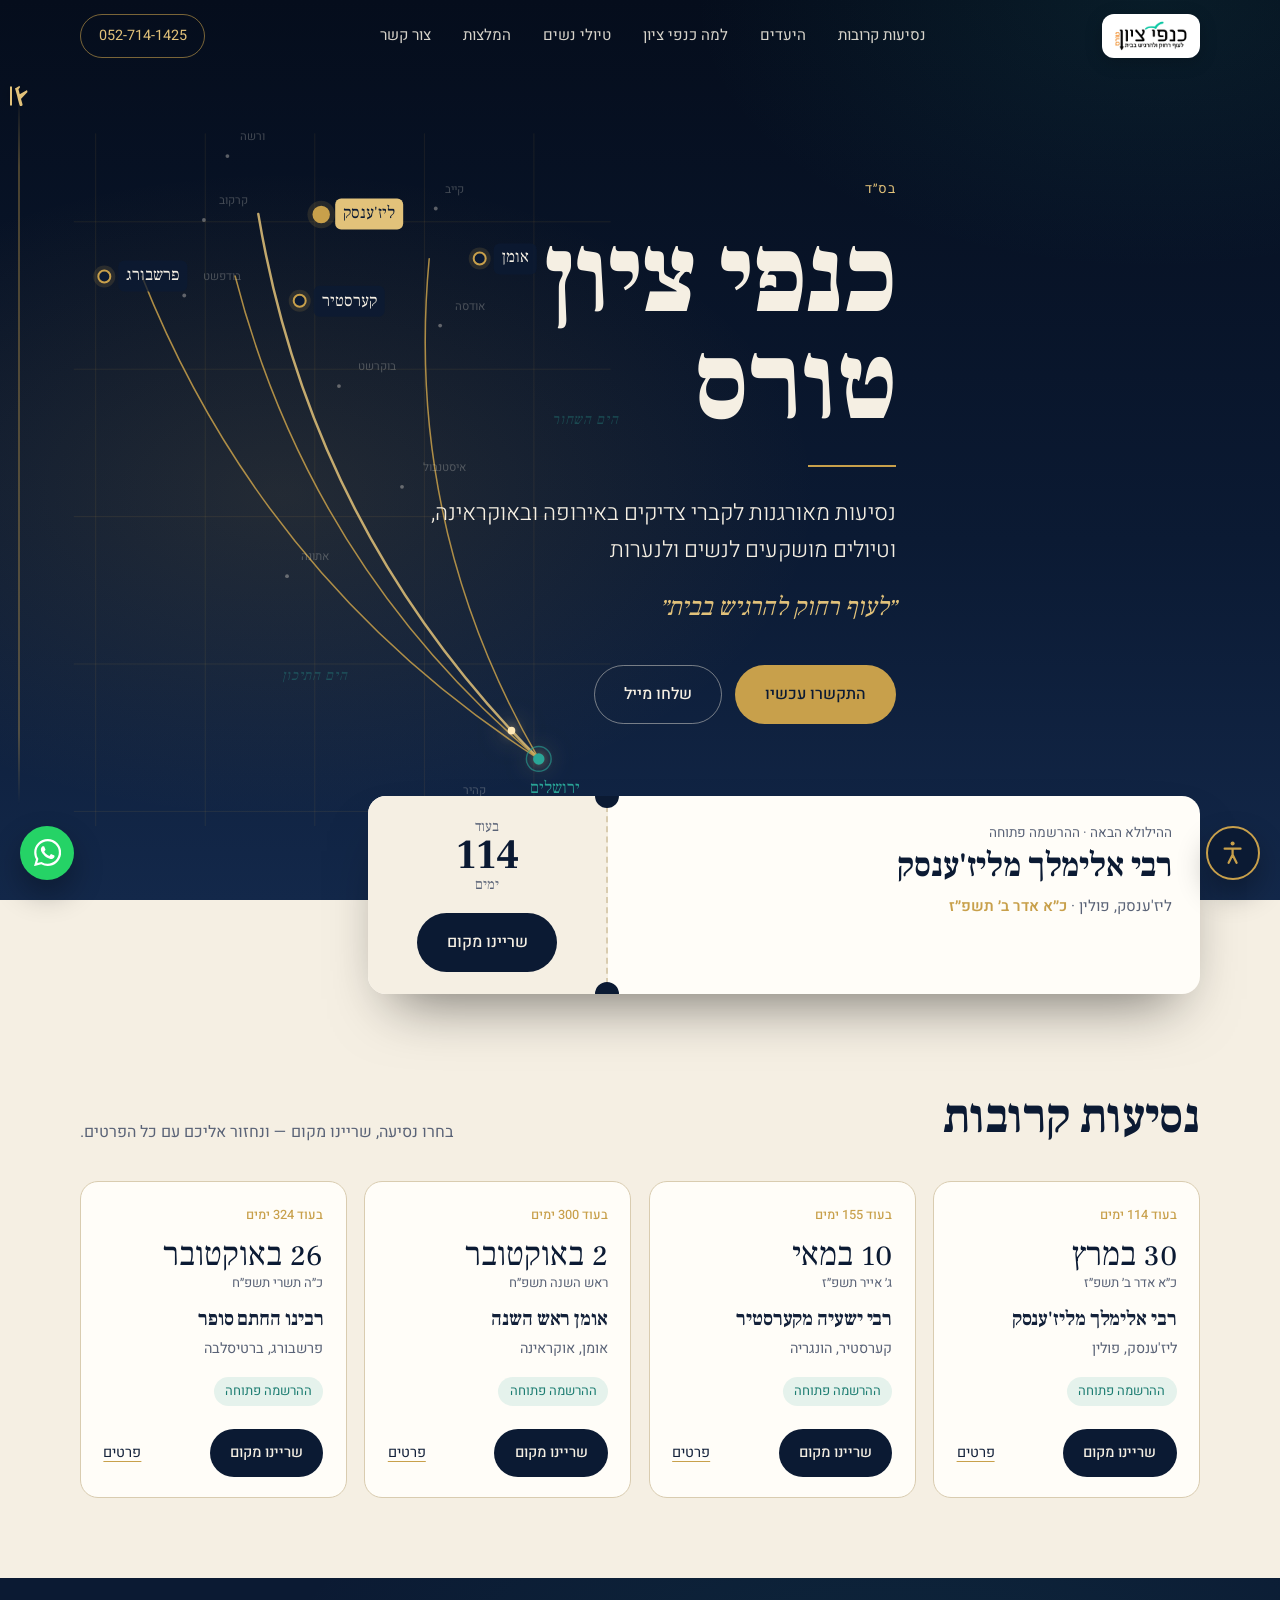
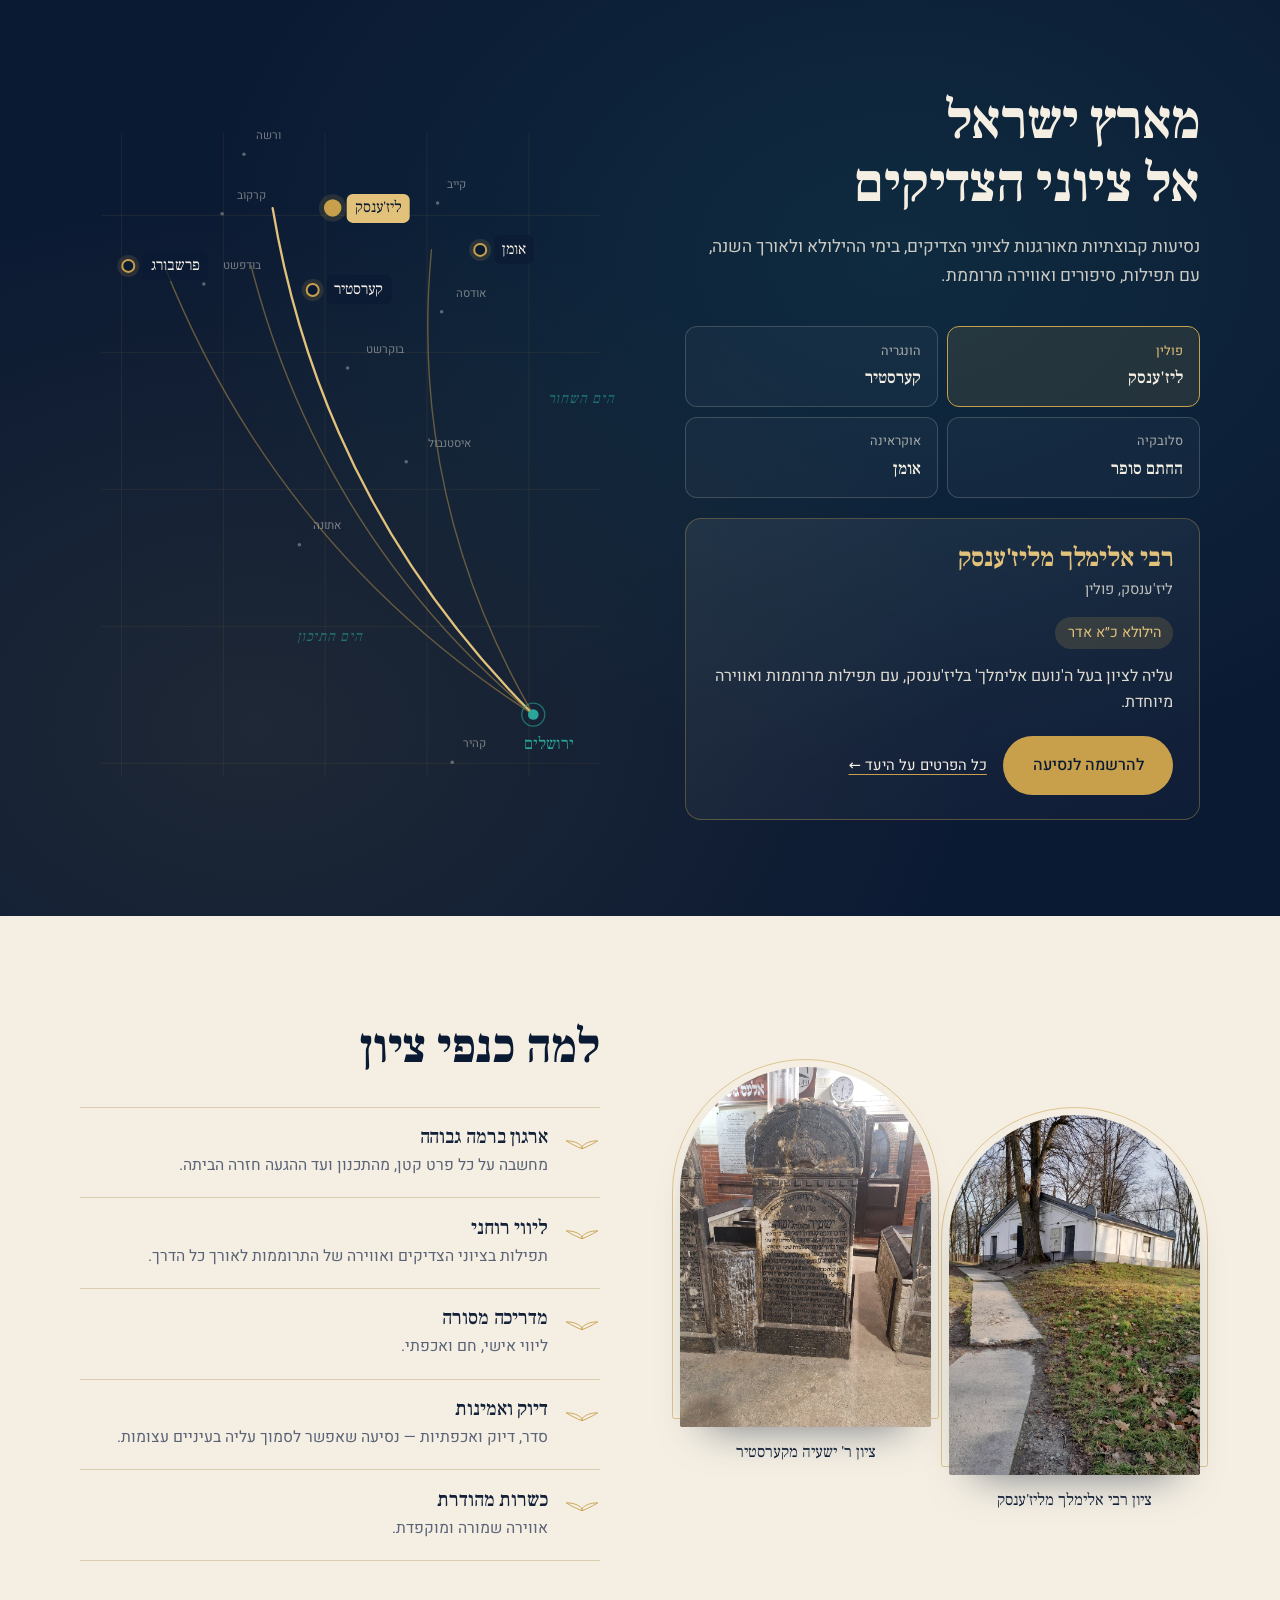
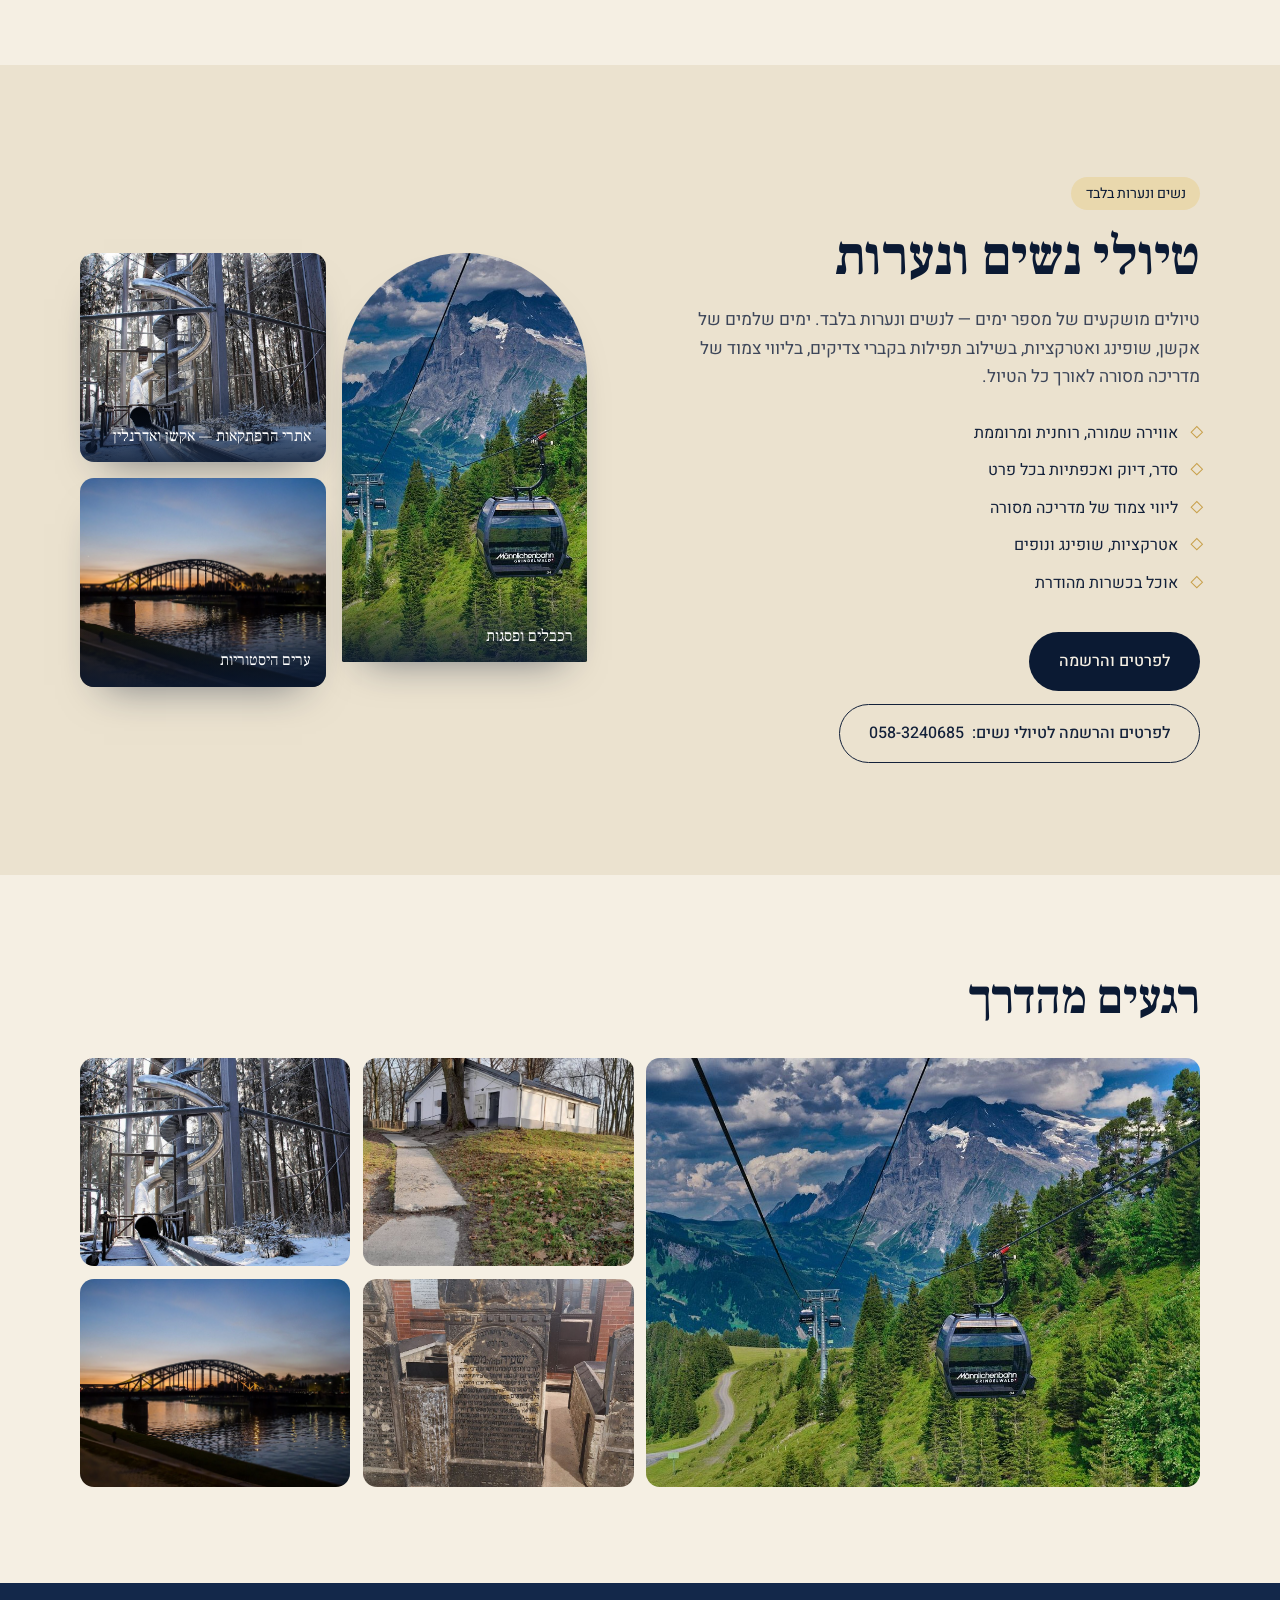
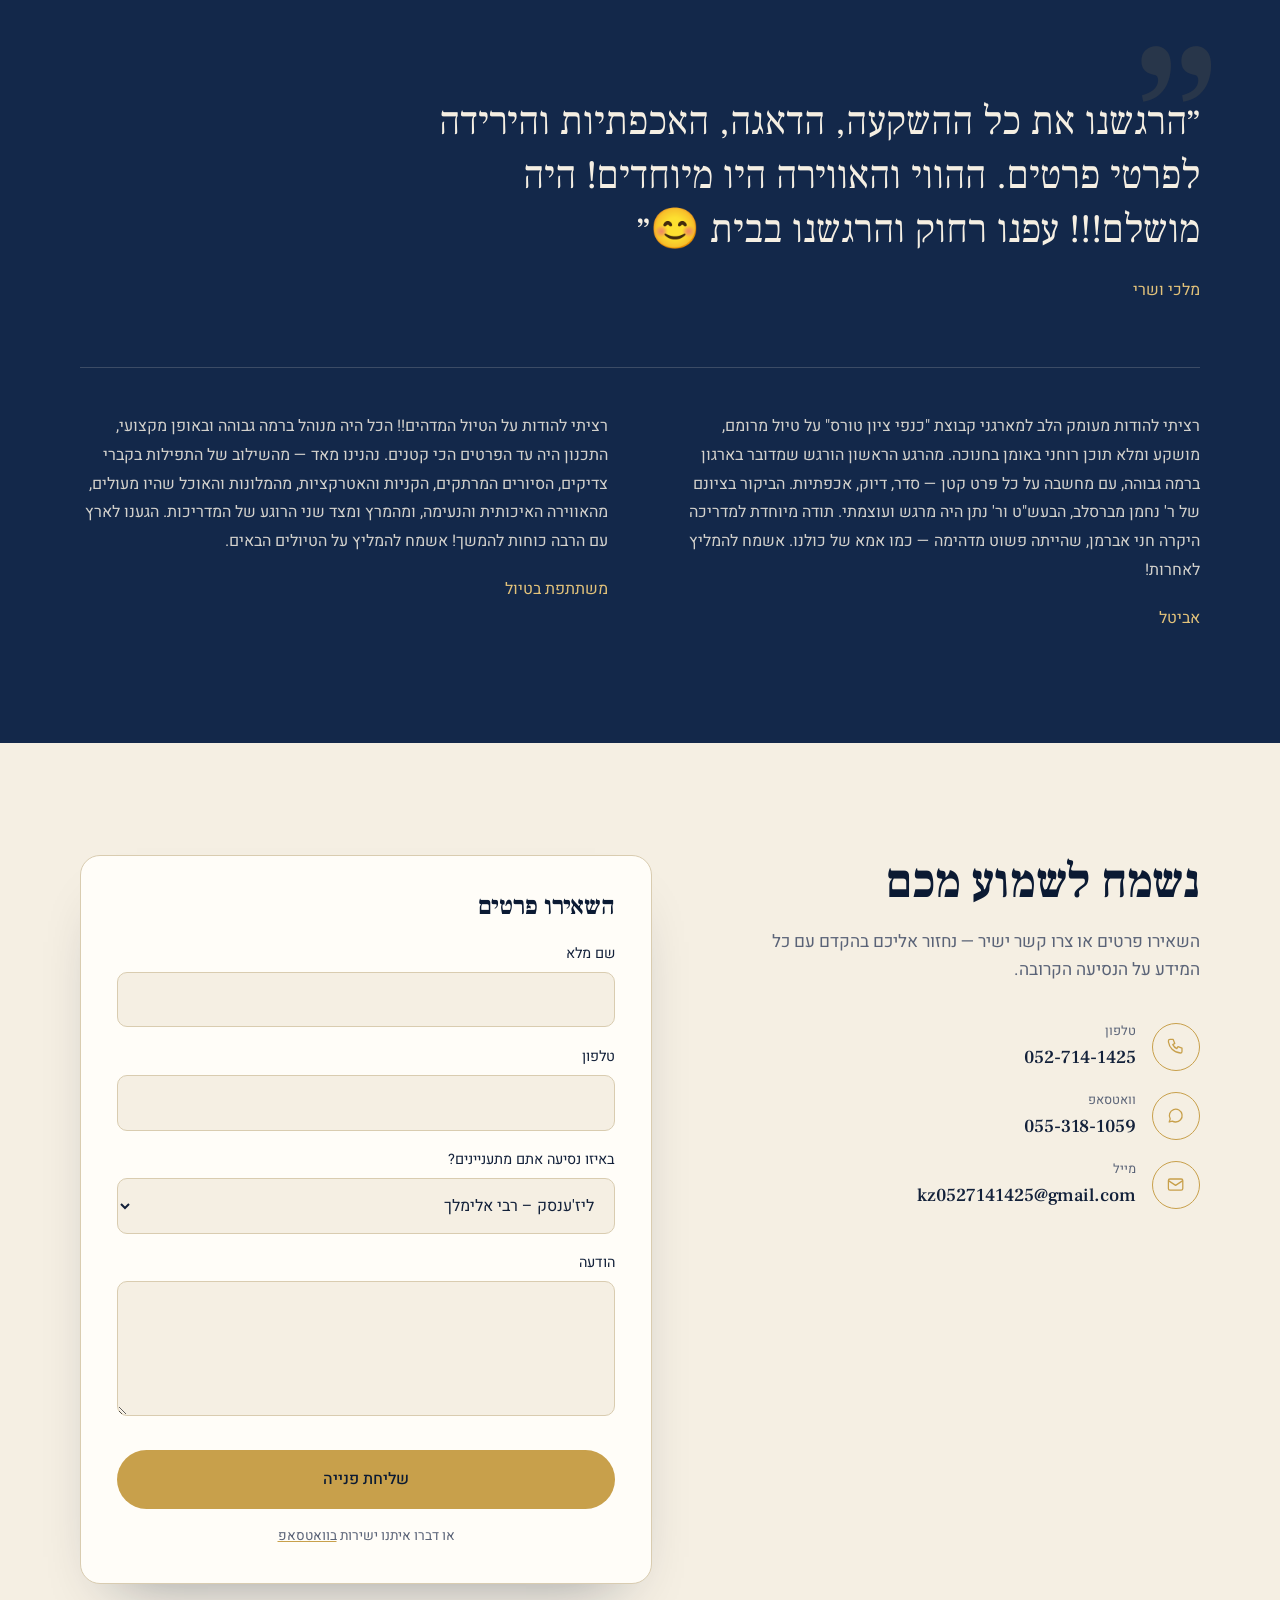
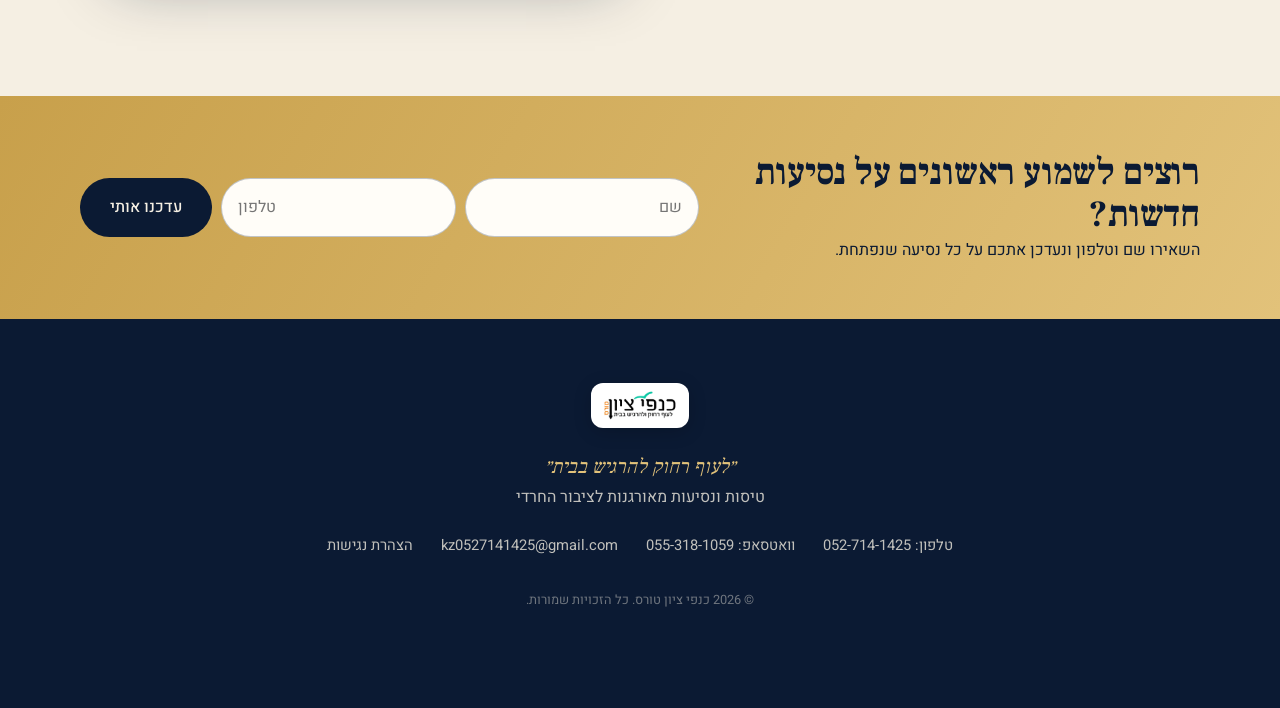
==== commit dd95ba31: "Hero: animated journey map from Jerusalem to the tziyunim; cache headers Co-Authored-By: Claude Opus" ====
--- a/index.html
+++ b/index.html
@@ -23,7 +23,7 @@
 <link rel="preconnect" href="https://fonts.googleapis.com">
 <link rel="preconnect" href="https://fonts.gstatic.com" crossorigin>
 <link href="https://fonts.googleapis.com/css2?family=Frank+Ruhl+Libre:ital,wght@0,400;0,500;0,700;0,900;1,500&family=Heebo:wght@300;400;500;700&display=swap" rel="stylesheet">
-<link rel="stylesheet" href="/styles.css">
+<link rel="stylesheet" href="/styles.css?v=5">
 <script type="application/ld+json">
 {"@context":"https://schema.org","@type":"TravelAgency","name":"כנפי ציון טורס","url":"https://kanfei-zion.com/","logo":"https://kanfei-zion.com/images/logo.png","telephone":"+972527141425","email":"kz0527141425@gmail.com","slogan":"לעוף רחוק להרגיש בבית","description":"נסיעות מאורגנות לקברי צדיקים באירופה ובאוקראינה וטיולים מושקעים לנשים ולנערות."}
 </script>
@@ -54,8 +54,55 @@
 
 <main id="main">
 <section class="hero" id="top">
-  <div class="hero-slides" aria-hidden="true">
-    <img src="/images/ohel.jpg" alt="" width="900" height="1200" fetchpriority="high">
+  <div class="map hero-map drawn" aria-hidden="true">
+<svg class="map-svg" id="hero-map-svg" viewBox="-24 -24 612 776" aria-hidden="true" focusable="false">
+<g class="grat">
+<line x1="23.0" y1="0" x2="23.0" y2="728.5"/>
+<line x1="138.2" y1="0" x2="138.2" y2="728.5"/>
+<line x1="253.4" y1="0" x2="253.4" y2="728.5"/>
+<line x1="368.6" y1="0" x2="368.6" y2="728.5"/>
+<line x1="483.8" y1="0" x2="483.8" y2="728.5"/>
+<line x1="0" y1="713.0" x2="564.4" y2="713.0"/>
+<line x1="0" y1="558.0" x2="564.4" y2="558.0"/>
+<line x1="0" y1="403.0" x2="564.4" y2="403.0"/>
+<line x1="0" y1="248.0" x2="564.4" y2="248.0"/>
+<line x1="0" y1="93.0" x2="564.4" y2="93.0"/>
+</g>
+<g class="refdots">
+<circle cx="161.5" cy="23.9" r="2"/>
+<circle cx="136.8" cy="91.1" r="2"/>
+<circle cx="116.1" cy="170.5" r="2"/>
+<circle cx="380.6" cy="79.0" r="2"/>
+<circle cx="385.2" cy="202.1" r="2"/>
+<circle cx="278.8" cy="265.7" r="2"/>
+<circle cx="345.1" cy="371.7" r="2"/>
+<circle cx="224.2" cy="465.6" r="2"/>
+<circle cx="397.2" cy="711.8" r="2"/>
+</g>
+<g class="routes">
+<path class="route" id="hr-lizhensk" data-dest="lizhensk" d="M488.9 657.8 Q249.8 418.6 194.0 84.9" pathLength="1"/>
+<path class="route" id="hr-kerestir" data-dest="kerestir" d="M488.9 657.8 Q248.0 455.0 169.6 150.0" pathLength="1"/>
+<path class="route" id="hr-pressburg" data-dest="pressburg" d="M488.9 657.8 Q199.1 470.8 71.6 150.4" pathLength="1"/>
+<path class="route" id="hr-uman" data-dest="uman" d="M488.9 657.8 Q347.1 413.2 373.7 131.8" pathLength="1"/>
+</g>
+<circle class="flylight" r="4" visibility="hidden"><set attributeName="visibility" to="visible" begin="2s"/><animateMotion dur="5s" begin="2s" repeatCount="indefinite" keyPoints="0;1" keyTimes="0;1" calcMode="spline" keySplines=".45 0 .25 1"><mpath href="#hr-lizhensk"/></animateMotion></circle><circle class="flylight" r="4" visibility="hidden"><set attributeName="visibility" to="visible" begin="2.8s"/><animateMotion dur="5.6s" begin="2.8s" repeatCount="indefinite" keyPoints="0;1" keyTimes="0;1" calcMode="spline" keySplines=".45 0 .25 1"><mpath href="#hr-kerestir"/></animateMotion></circle><circle class="flylight" r="4" visibility="hidden"><set attributeName="visibility" to="visible" begin="3.6s"/><animateMotion dur="6.2s" begin="3.6s" repeatCount="indefinite" keyPoints="0;1" keyTimes="0;1" calcMode="spline" keySplines=".45 0 .25 1"><mpath href="#hr-pressburg"/></animateMotion></circle><circle class="flylight" r="4" visibility="hidden"><set attributeName="visibility" to="visible" begin="4.4s"/><animateMotion dur="5.2s" begin="4.4s" repeatCount="indefinite" keyPoints="0;1" keyTimes="0;1" calcMode="spline" keySplines=".45 0 .25 1"><mpath href="#hr-uman"/></animateMotion></circle><circle class="home-dot" cx="488.9" cy="657.8" r="6"/><circle class="home-ring" cx="488.9" cy="657.8" r="13"/>
+</svg>
+<span class="ref-label" style="left:30.29%;top:6.16%">ורשה</span>
+<span class="ref-label" style="left:26.26%;top:14.83%">קרקוב</span>
+<span class="ref-label" style="left:22.88%;top:25.05%">בודפשט</span>
+<span class="ref-label" style="left:66.06%;top:13.27%">קייב</span>
+<span class="ref-label" style="left:66.81%;top:29.12%">אודסה</span>
+<span class="ref-label" style="left:49.44%;top:37.30%">בוקרשט</span>
+<span class="ref-label" style="left:60.27%;top:50.96%">איסטנבול</span>
+<span class="ref-label" style="left:40.52%;top:63.05%">אתונה</span>
+<span class="ref-label" style="left:68.77%;top:94.75%">קהיר</span>
+<span class="sea-label" style="left:34.01%;top:76.55%">הים התיכון</span>
+<span class="sea-label" style="left:80.28%;top:41.82%">הים השחור</span>
+<span class="home-label" style="left:83.74%;top:87.81%">ירושלים</span>
+<span class="pin" data-dest="lizhensk" style="left:35.59%;top:14.03%"><span class="pin-dot" aria-hidden="true"></span><span class="pin-label">ליז'ענסק</span></span>
+<span class="pin" data-dest="kerestir" style="left:31.61%;top:22.41%"><span class="pin-dot" aria-hidden="true"></span><span class="pin-label">קערסטיר</span></span>
+<span class="pin" data-dest="pressburg" style="left:15.62%;top:22.45%"><span class="pin-dot" aria-hidden="true"></span><span class="pin-label">פרשבורג</span></span>
+<span class="pin" data-dest="uman" style="left:64.93%;top:20.06%"><span class="pin-dot" aria-hidden="true"></span><span class="pin-label">אומן</span></span>
   </div>
   <div class="wrap">
     <div class="hero-in">
@@ -352,6 +399,6 @@
   <button class="ln" type="button" aria-label="התמונה הבאה">‹</button>
 </div>
 
-<script src="/app.js" defer></script>
+<script src="/app.js?v=5" defer></script>
 </body>
 </html>
--- a/styles.css
+++ b/styles.css
@@ -394,17 +394,19 @@
 .dp-other b{font-family:var(--display);font-size:1.2rem;font-weight:500}
 body.dp .nav{background:rgba(11,26,51,.94)}
 
-/* ===== Hero: tziyunim slideshow ===== */
-.hero-slides{position:absolute;inset:0;z-index:-2;overflow:hidden;background:var(--night)}
-.hero-slides img{position:absolute;inset:0;width:100%;height:100%;object-fit:cover;object-position:50% 38%;opacity:0;
-  filter:saturate(.75) contrast(1.05) brightness(.8) sepia(.18);animation:kb 30s ease-in-out infinite alternate;opacity:1}
-.hero-slides img:nth-child(2){animation-delay:9s;object-position:50% 45%}
-@keyframes tzfade{0%{opacity:0;transform:scale(1.02)}8%{opacity:1}50%{opacity:1}58%{opacity:0;transform:scale(1.12)}100%{opacity:0;transform:scale(1.12)}}
-.hero::before{background:
-  linear-gradient(180deg,rgba(5,13,28,.55) 0%,rgba(5,13,28,.15) 30%,rgba(5,13,28,.55) 70%,rgba(11,26,51,.96) 100%),
-  linear-gradient(270deg,rgba(11,26,51,.85) 0%,rgba(11,26,51,.45) 45%,rgba(11,26,51,.1) 100%),
-  radial-gradient(ellipse at 50% 100%,rgba(200,160,75,.18),transparent 60%)!important}
-@media(max-width:899px){.hero::before{background:linear-gradient(180deg,rgba(5,13,28,.5) 0%,rgba(5,13,28,.35) 35%,rgba(11,26,51,.9) 78%,rgba(11,26,51,1) 100%)!important}}
-@media(prefers-reduced-motion:reduce){.hero-slides img{animation:none}.hero-slides img:first-child{opacity:1}}
-body.a11y-nomotion .hero-slides img{animation:none}
-body.a11y-nomotion .hero-slides img:first-child{opacity:1}
+/* ===== Hero: journey map ===== */
+.hero{background:radial-gradient(ellipse 70% 60% at 22% 55%,rgba(200,160,75,.13),transparent 60%),radial-gradient(ellipse 60% 50% at 90% 0%,rgba(42,165,151,.10),transparent 60%),linear-gradient(180deg,#050d1c 0%,#0b1a33 60%,#13284a 100%)}
+.hero::before{background:none!important}
+.hero-map{position:absolute!important;z-index:-1;left:4%;top:50%;transform:translateY(-46%);width:auto!important;height:min(82svh,760px);max-width:none!important;margin:0!important;pointer-events:none}
+.hero-map .pin-label{font-size:1.05rem}
+.hero-map .route{opacity:.85}
+.hero-map.drawn .route{animation-delay:.6s}
+.hero-map.drawn .route:nth-child(2){animation-delay:.85s}.hero-map.drawn .route:nth-child(3){animation-delay:1.1s}.hero-map.drawn .route:nth-child(4){animation-delay:1.35s}
+.flylight{fill:#ffe9b8;filter:drop-shadow(0 0 6px #e2c27a) drop-shadow(0 0 14px rgba(226,194,122,.8))}
+.hero-map .ref-label,.hero-map .sea-label{opacity:.55}
+@media(max-width:899px){
+  .hero-map{left:50%;top:5.5rem;transform:translateX(-50%);height:auto;width:min(96vw,460px)!important;opacity:.38}
+  .hero-map .pin-label,.hero-map .ref-label,.hero-map .sea-label,.hero-map .home-label{display:none}
+}
+@media(prefers-reduced-motion:reduce){.flylight{display:none}}
+body.a11y-nomotion .flylight{display:none}
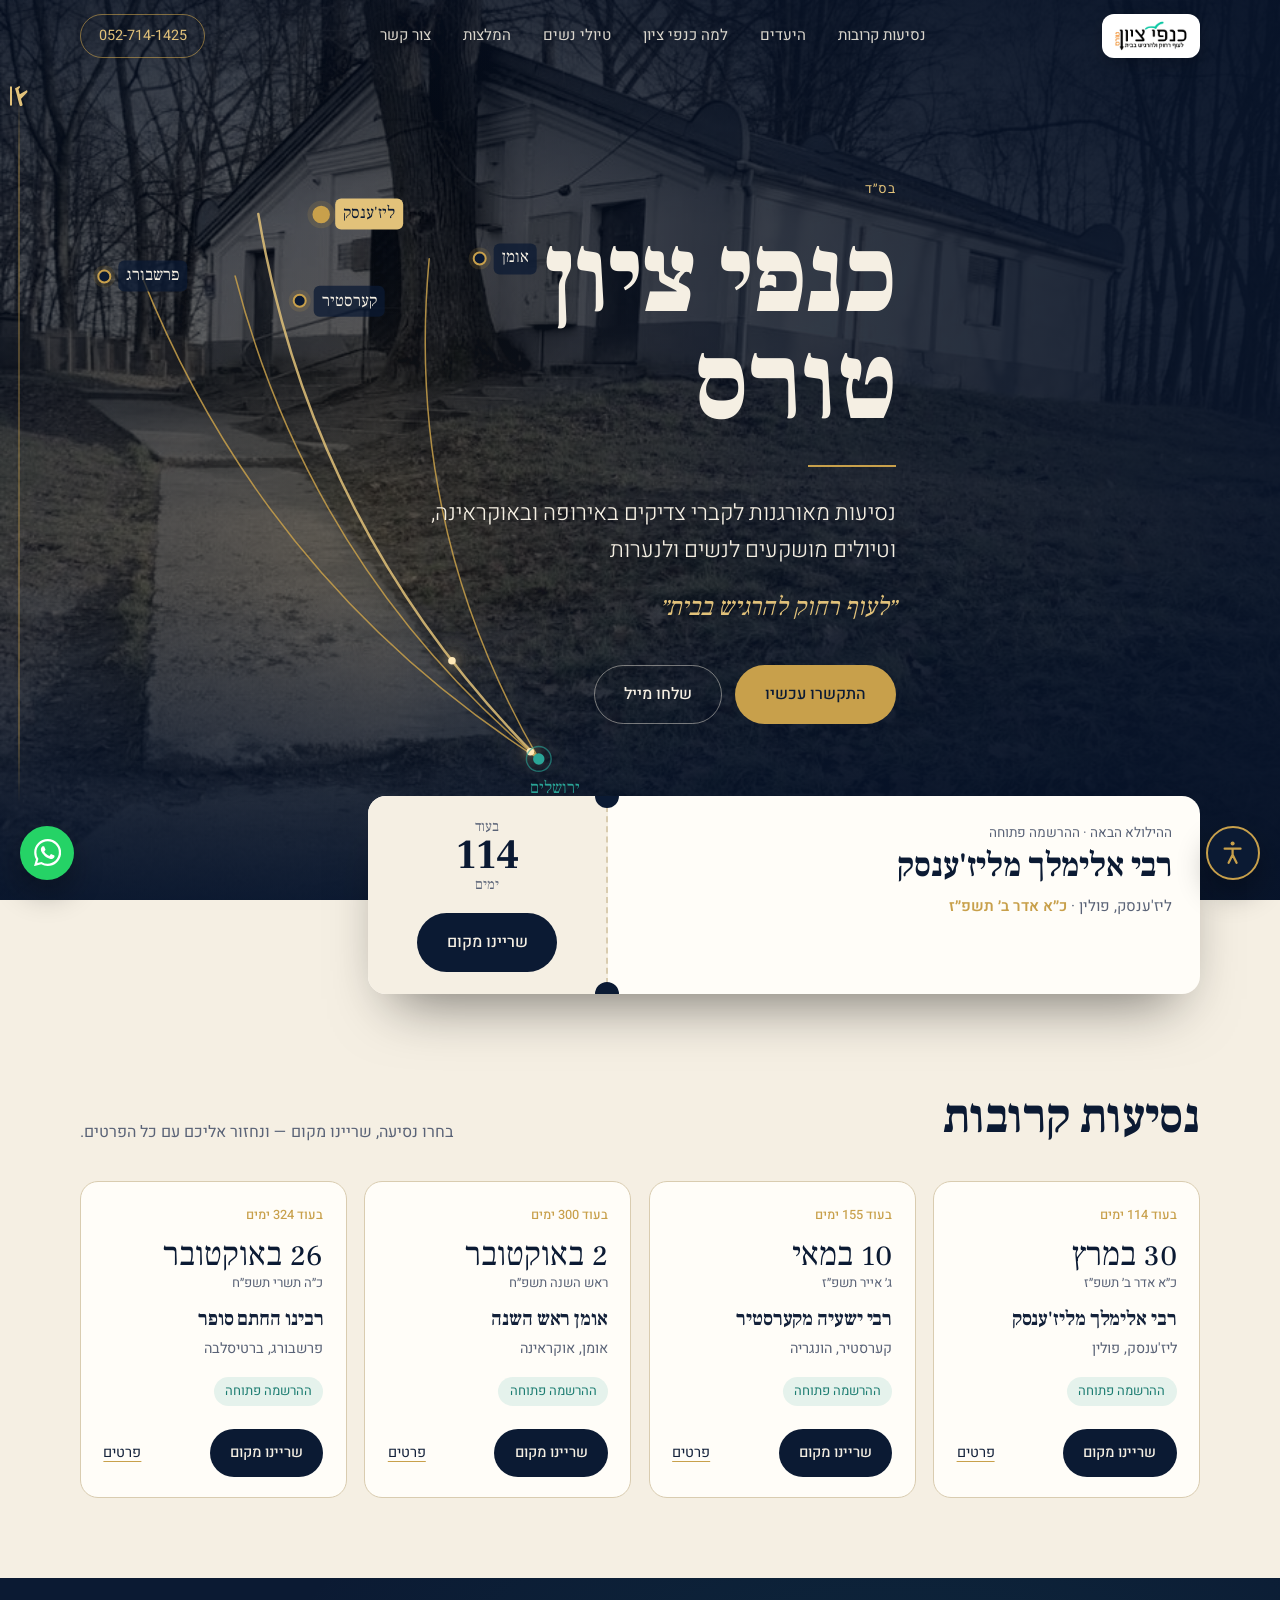
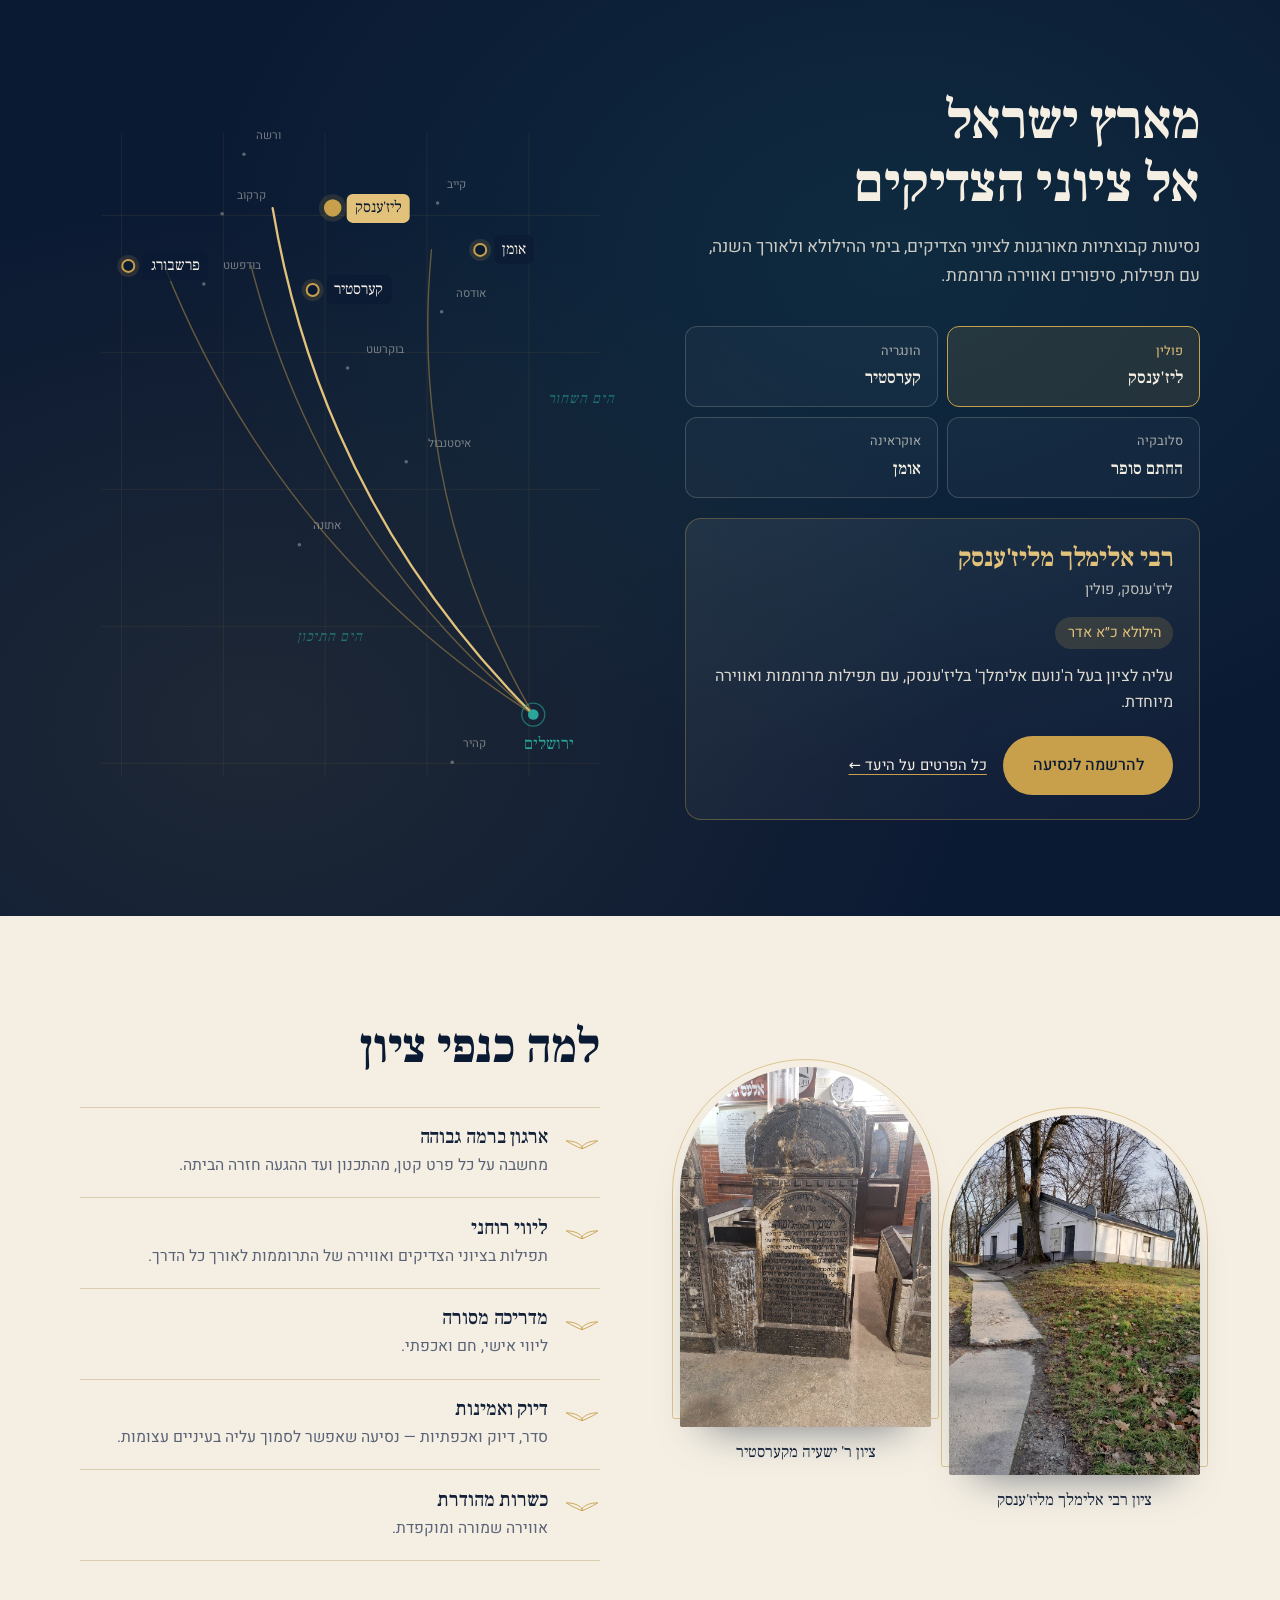
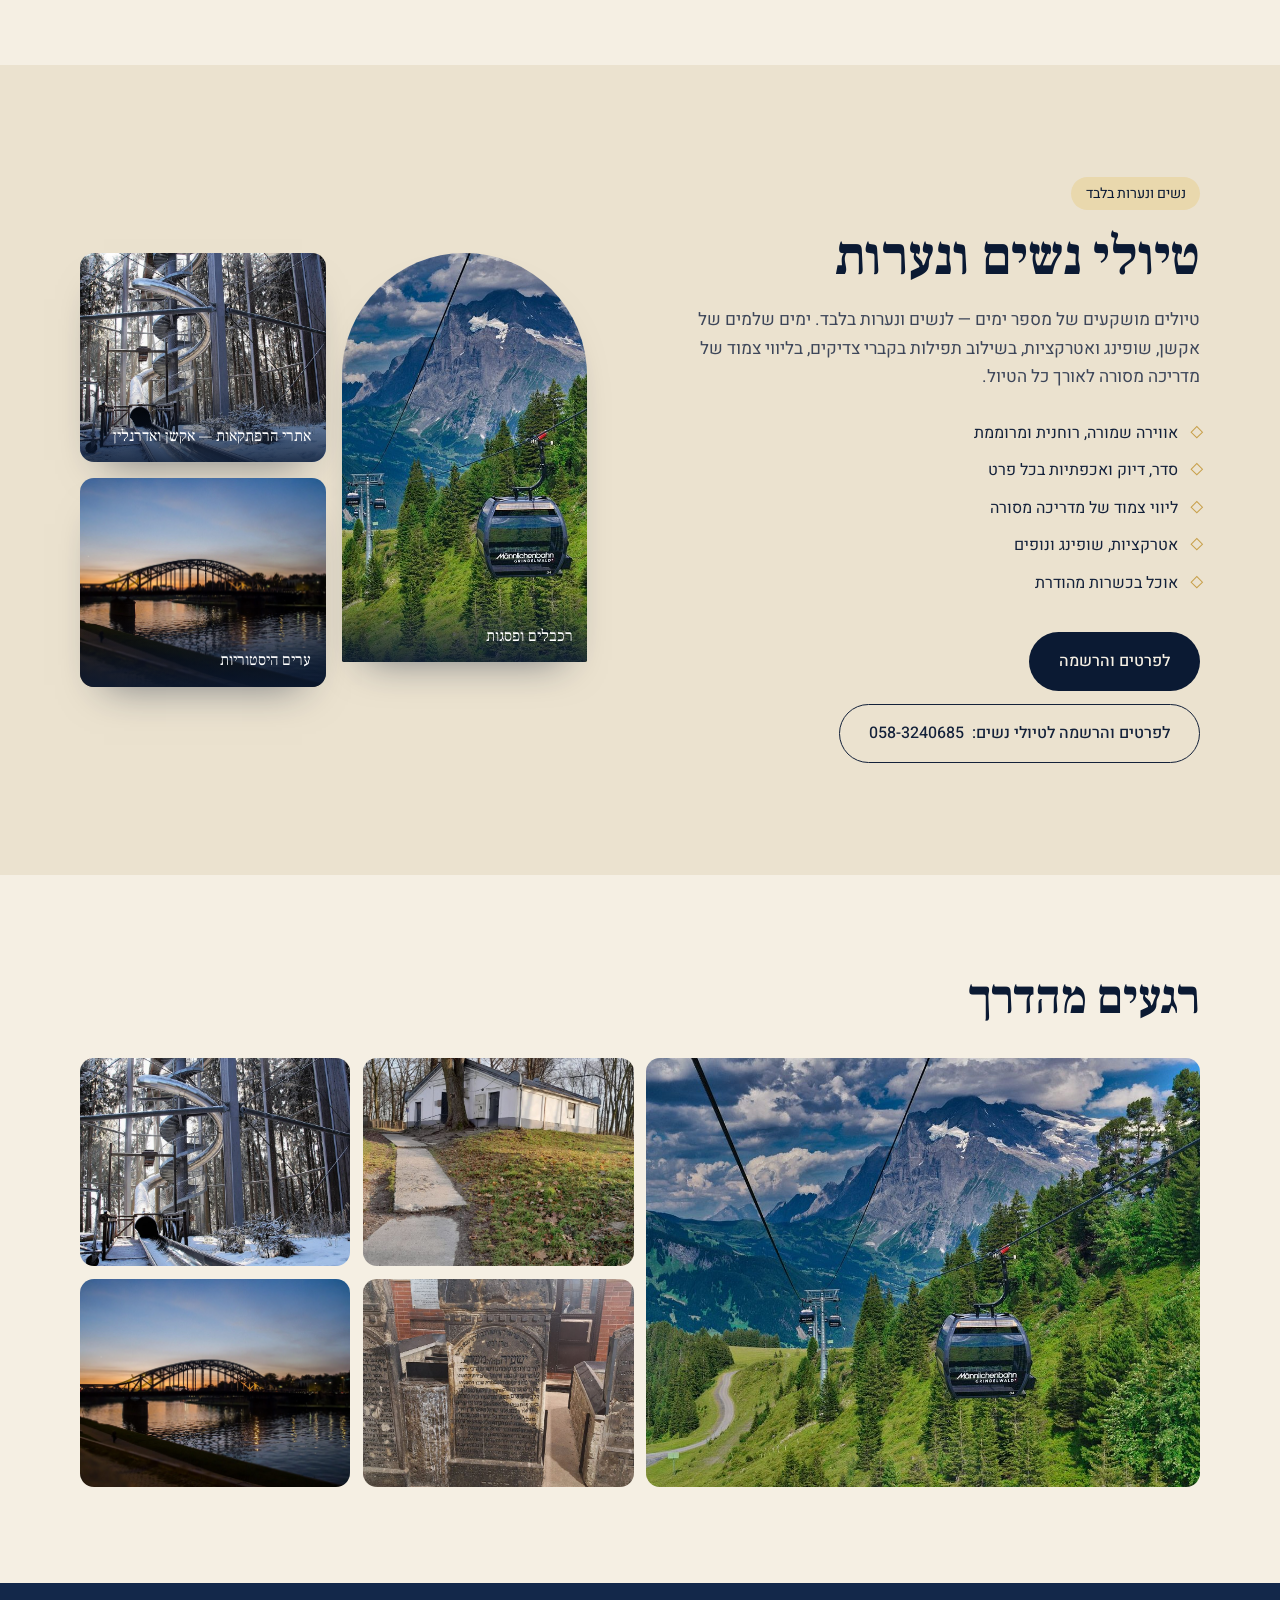
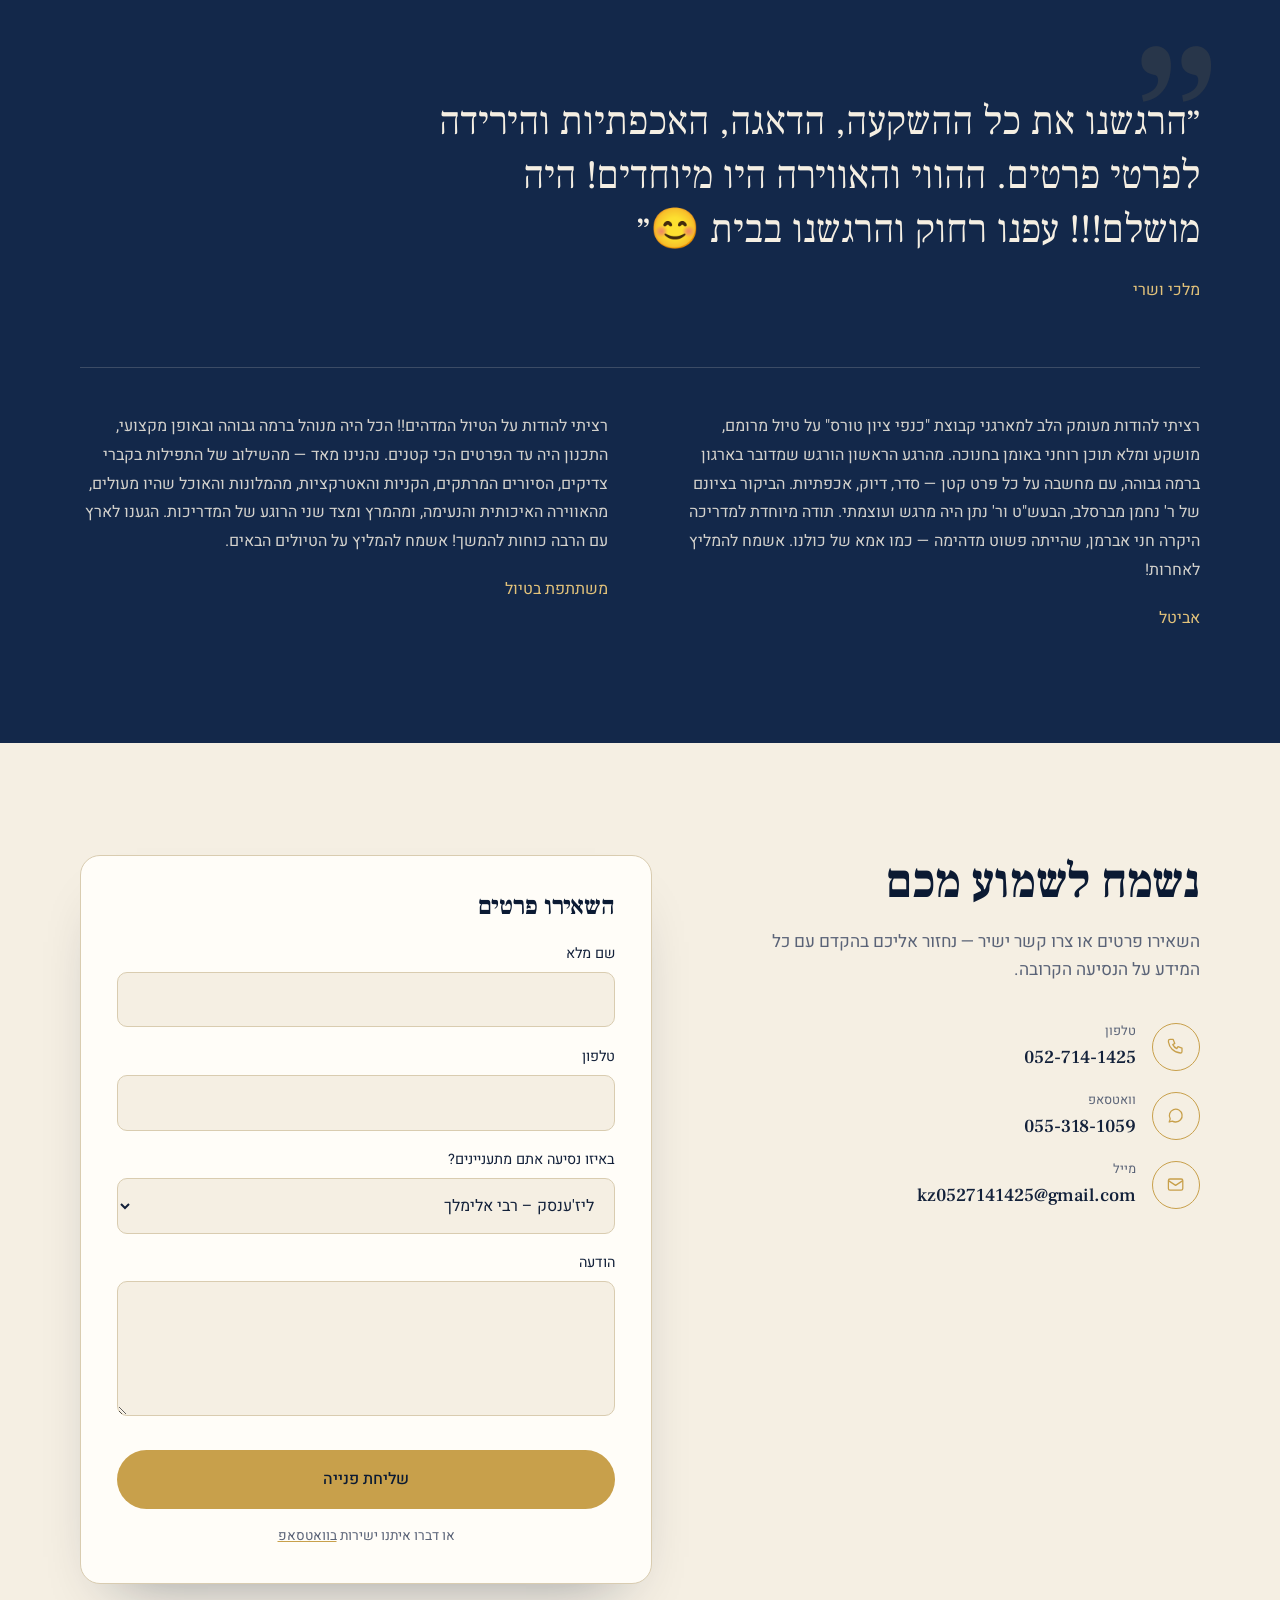
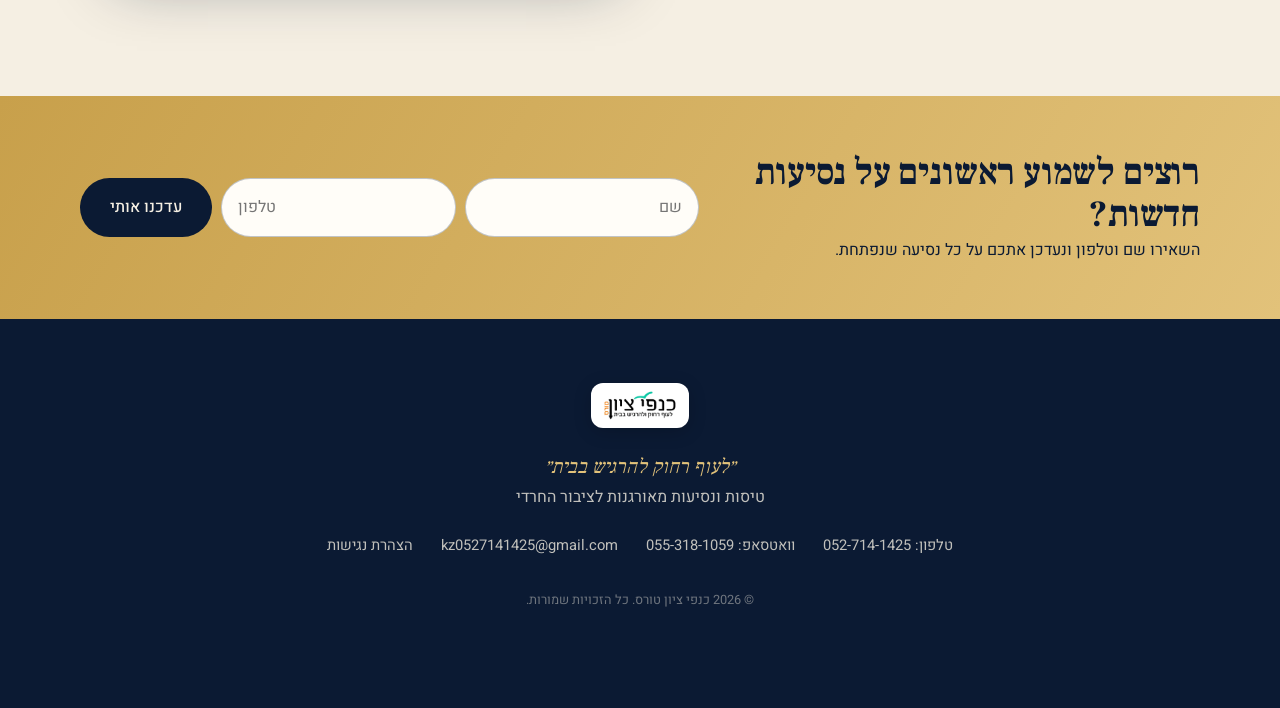
==== commit d2f08e30: "Hero: ohel photo with slow cinematic zoom under the animated journey map Co-Authored-By: Claude Opus" ====
--- a/index.html
+++ b/index.html
@@ -23,7 +23,7 @@
 <link rel="preconnect" href="https://fonts.googleapis.com">
 <link rel="preconnect" href="https://fonts.gstatic.com" crossorigin>
 <link href="https://fonts.googleapis.com/css2?family=Frank+Ruhl+Libre:ital,wght@0,400;0,500;0,700;0,900;1,500&family=Heebo:wght@300;400;500;700&display=swap" rel="stylesheet">
-<link rel="stylesheet" href="/styles.css?v=5">
+<link rel="stylesheet" href="/styles.css?v=6">
 <script type="application/ld+json">
 {"@context":"https://schema.org","@type":"TravelAgency","name":"כנפי ציון טורס","url":"https://kanfei-zion.com/","logo":"https://kanfei-zion.com/images/logo.png","telephone":"+972527141425","email":"kz0527141425@gmail.com","slogan":"לעוף רחוק להרגיש בבית","description":"נסיעות מאורגנות לקברי צדיקים באירופה ובאוקראינה וטיולים מושקעים לנשים ולנערות."}
 </script>
@@ -54,6 +54,7 @@
 
 <main id="main">
 <section class="hero" id="top">
+  <div class="hero-photo" aria-hidden="true"><img src="/images/ohel.jpg" alt="" width="900" height="1200" fetchpriority="high"></div>
   <div class="map hero-map drawn" aria-hidden="true">
 <svg class="map-svg" id="hero-map-svg" viewBox="-24 -24 612 776" aria-hidden="true" focusable="false">
 <g class="grat">
@@ -399,6 +400,6 @@
   <button class="ln" type="button" aria-label="התמונה הבאה">‹</button>
 </div>
 
-<script src="/app.js?v=5" defer></script>
+<script src="/app.js?v=6" defer></script>
 </body>
 </html>
--- a/styles.css
+++ b/styles.css
@@ -410,3 +410,21 @@
 }
 @media(prefers-reduced-motion:reduce){.flylight{display:none}}
 body.a11y-nomotion .flylight{display:none}
+
+/* photo of the ohel under the map */
+.hero-photo{position:absolute;inset:0;z-index:-3;overflow:hidden}
+.hero-photo img{width:100%;height:100%;object-fit:cover;object-position:50% 40%;filter:grayscale(.55) sepia(.25) brightness(.62) contrast(1.08);transform-origin:40% 45%;animation:ohelkb 34s ease-in-out infinite alternate}
+@keyframes ohelkb{from{transform:scale(1.04) translateX(0)}to{transform:scale(1.16) translateX(-2%)}}
+.hero-photo::after{content:"";position:absolute;inset:0;background:
+  linear-gradient(270deg,rgba(8,20,42,.92) 0%,rgba(8,20,42,.72) 38%,rgba(8,20,42,.35) 70%,rgba(8,20,42,.55) 100%),
+  linear-gradient(180deg,rgba(5,13,28,.6) 0%,rgba(5,13,28,0) 25%,rgba(5,13,28,0) 65%,rgba(11,26,51,.95) 100%),
+  radial-gradient(ellipse 60% 50% at 25% 60%,rgba(200,160,75,.18),transparent 70%);mix-blend-mode:normal}
+.hero-photo{animation:photoin 2.2s ease-out both}
+@keyframes photoin{from{opacity:0}to{opacity:1}}
+@media(max-width:899px){
+  .hero-photo::after{background:linear-gradient(180deg,rgba(8,20,42,.55) 0%,rgba(8,20,42,.55) 40%,rgba(11,26,51,.92) 78%,rgba(11,26,51,1) 100%)}
+  .hero-map{opacity:.6}
+}
+@media(prefers-reduced-motion:reduce){.hero-photo img,.hero-photo{animation:none}}
+body.a11y-nomotion .hero-photo img,body.a11y-nomotion .hero-photo{animation:none}
+.hero-map .grat,.hero-map .refdots,.hero-map .ref-label,.hero-map .sea-label{display:none}
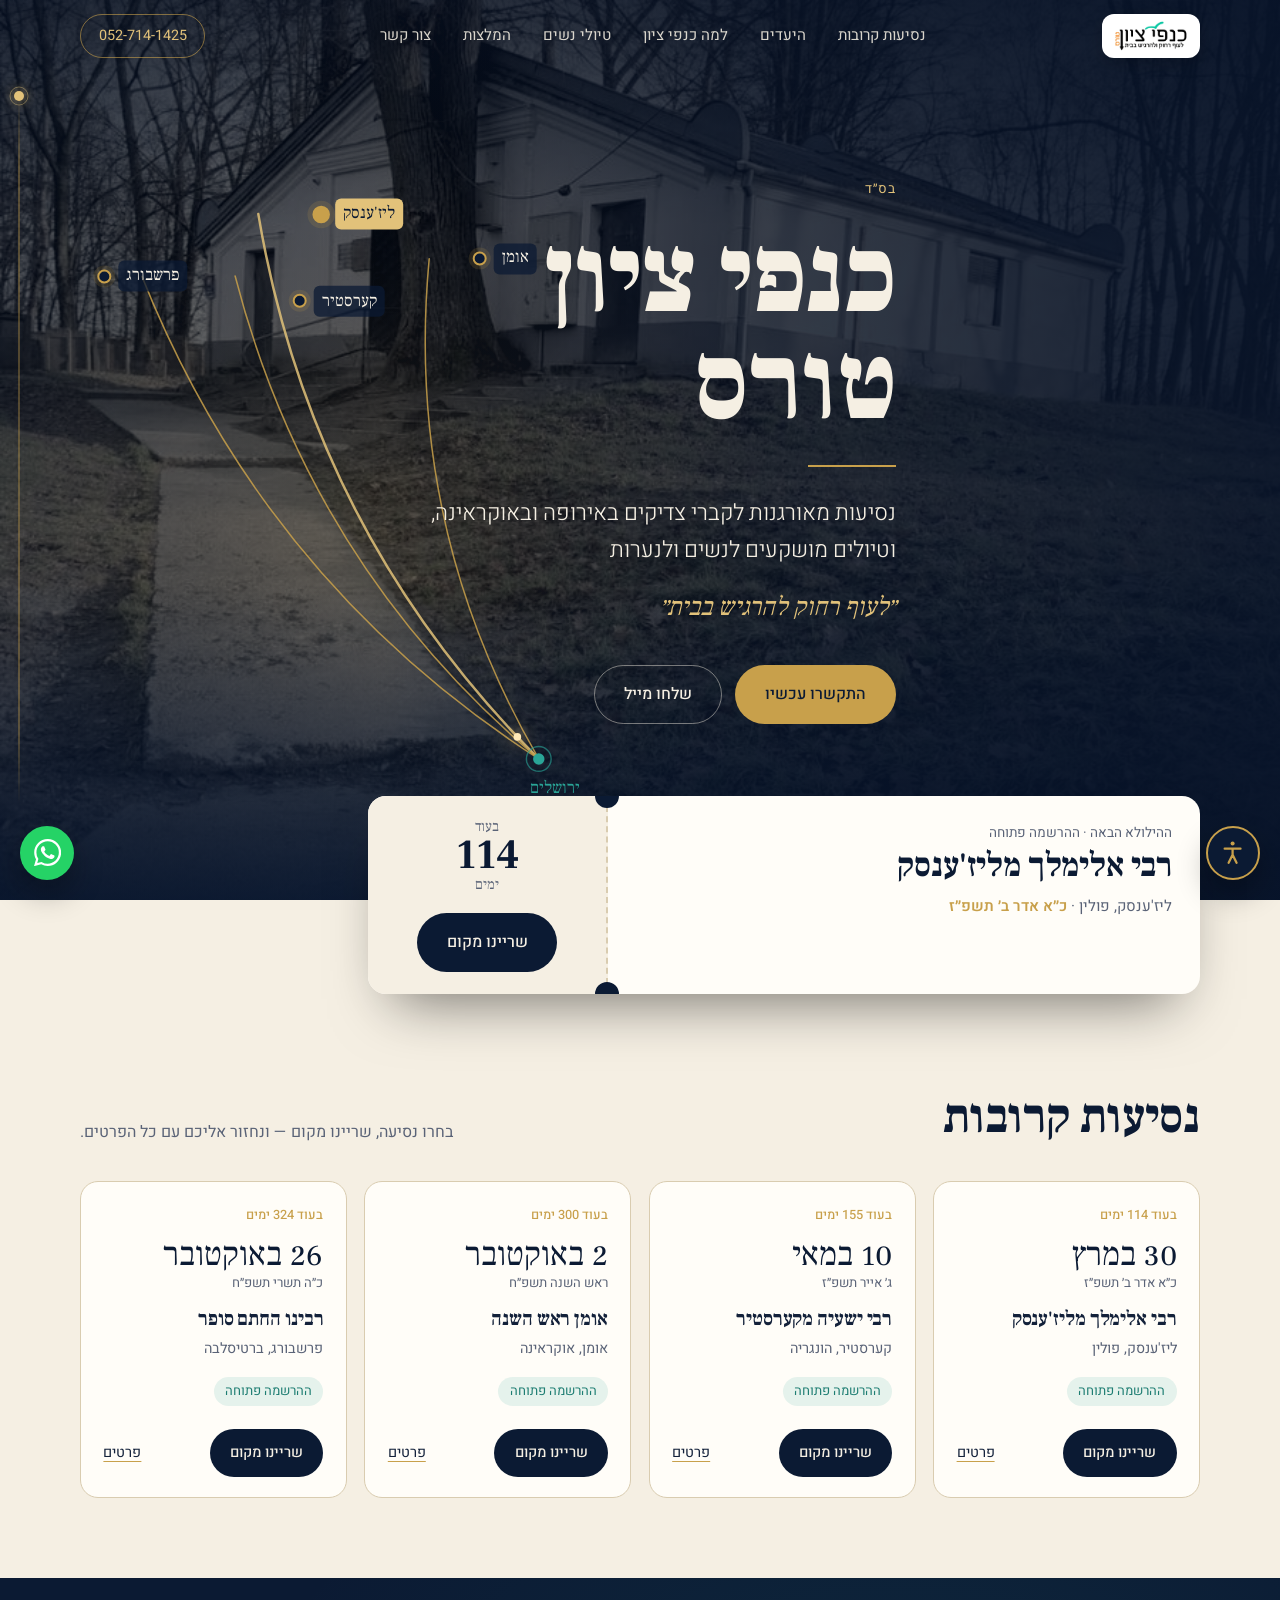
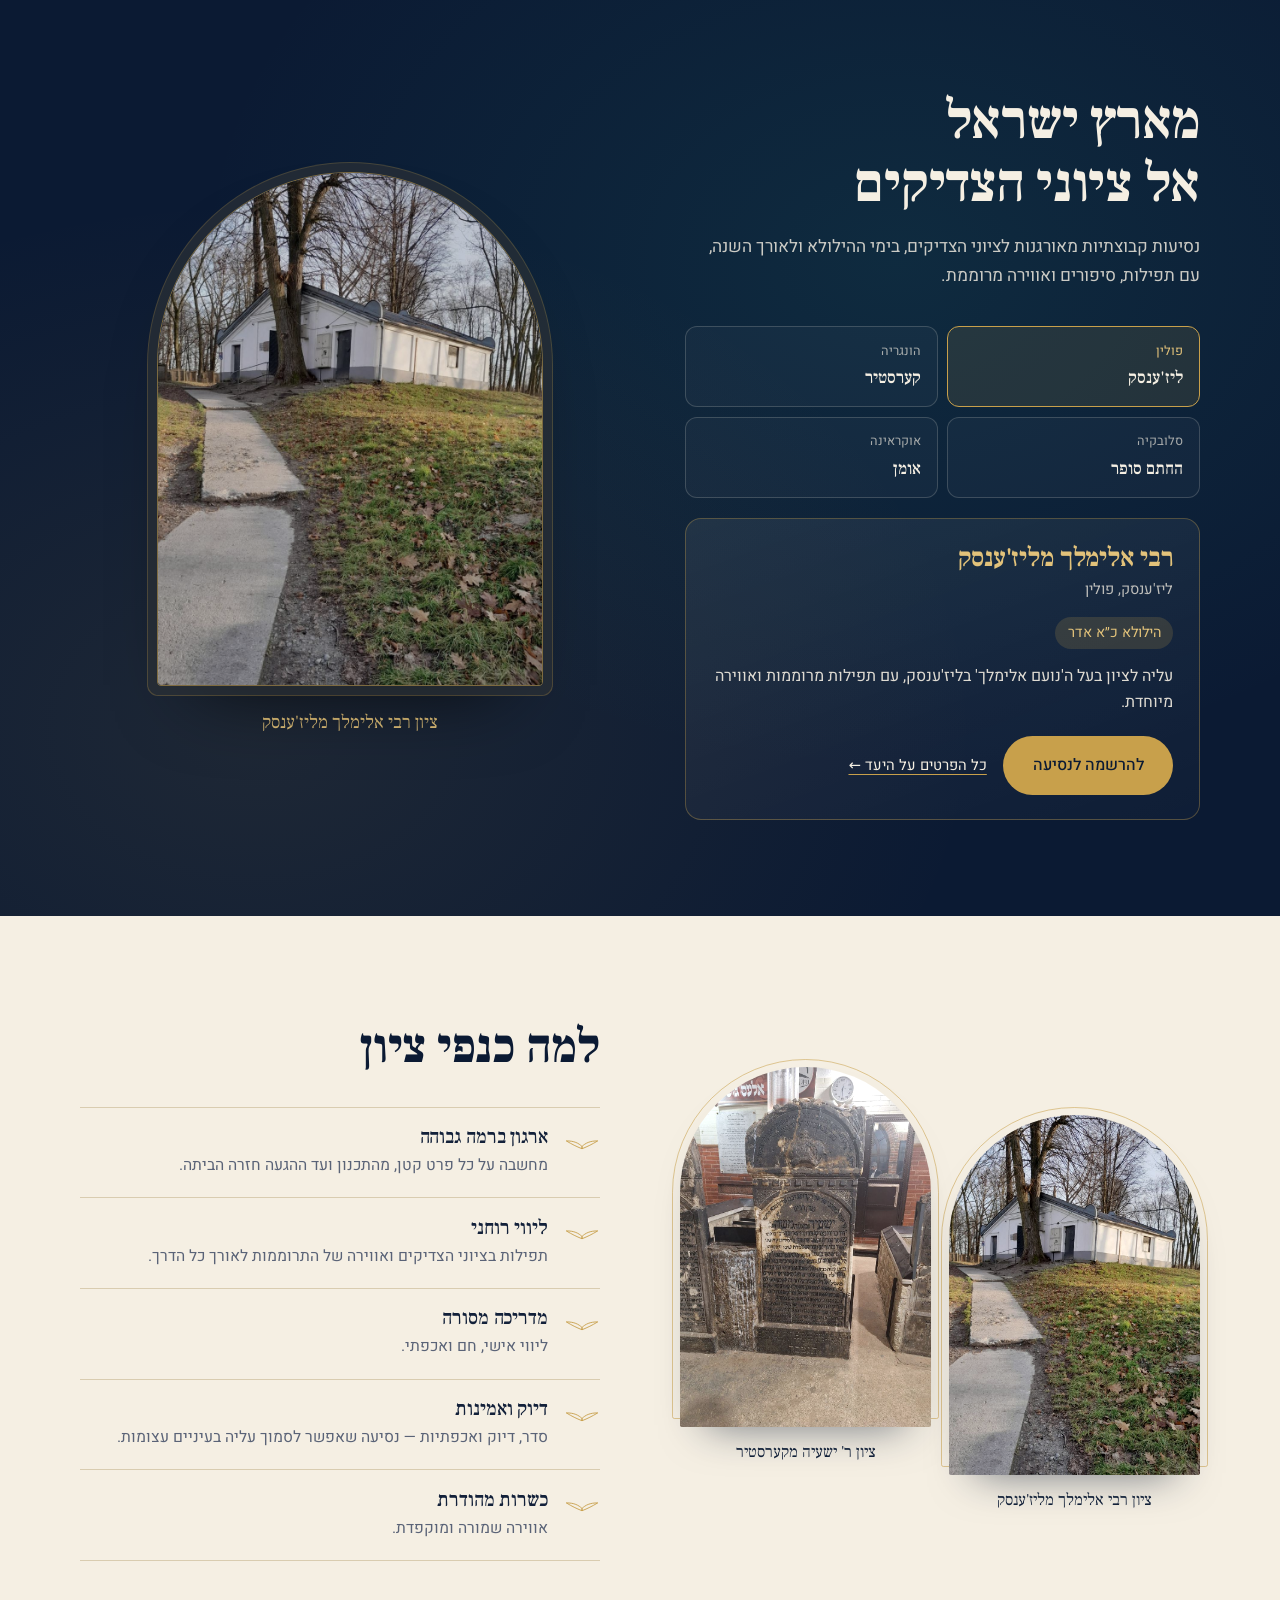
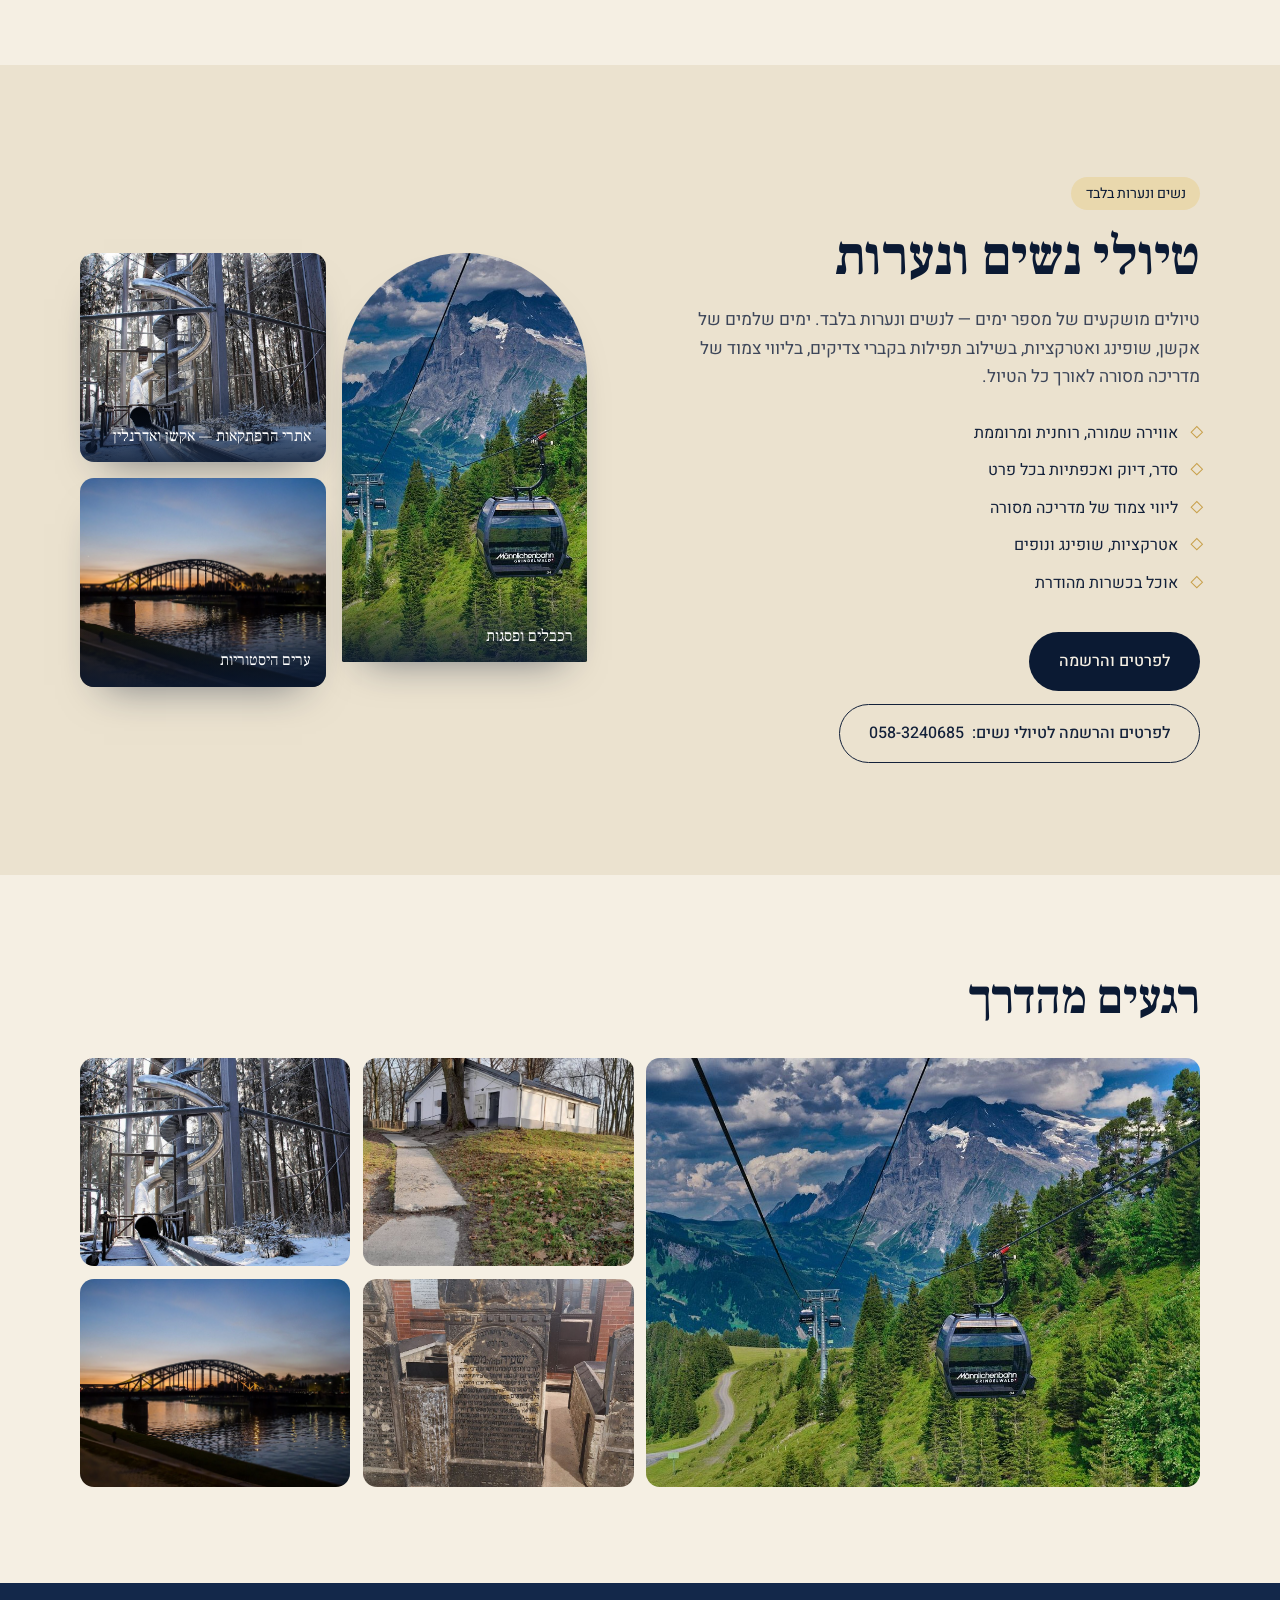
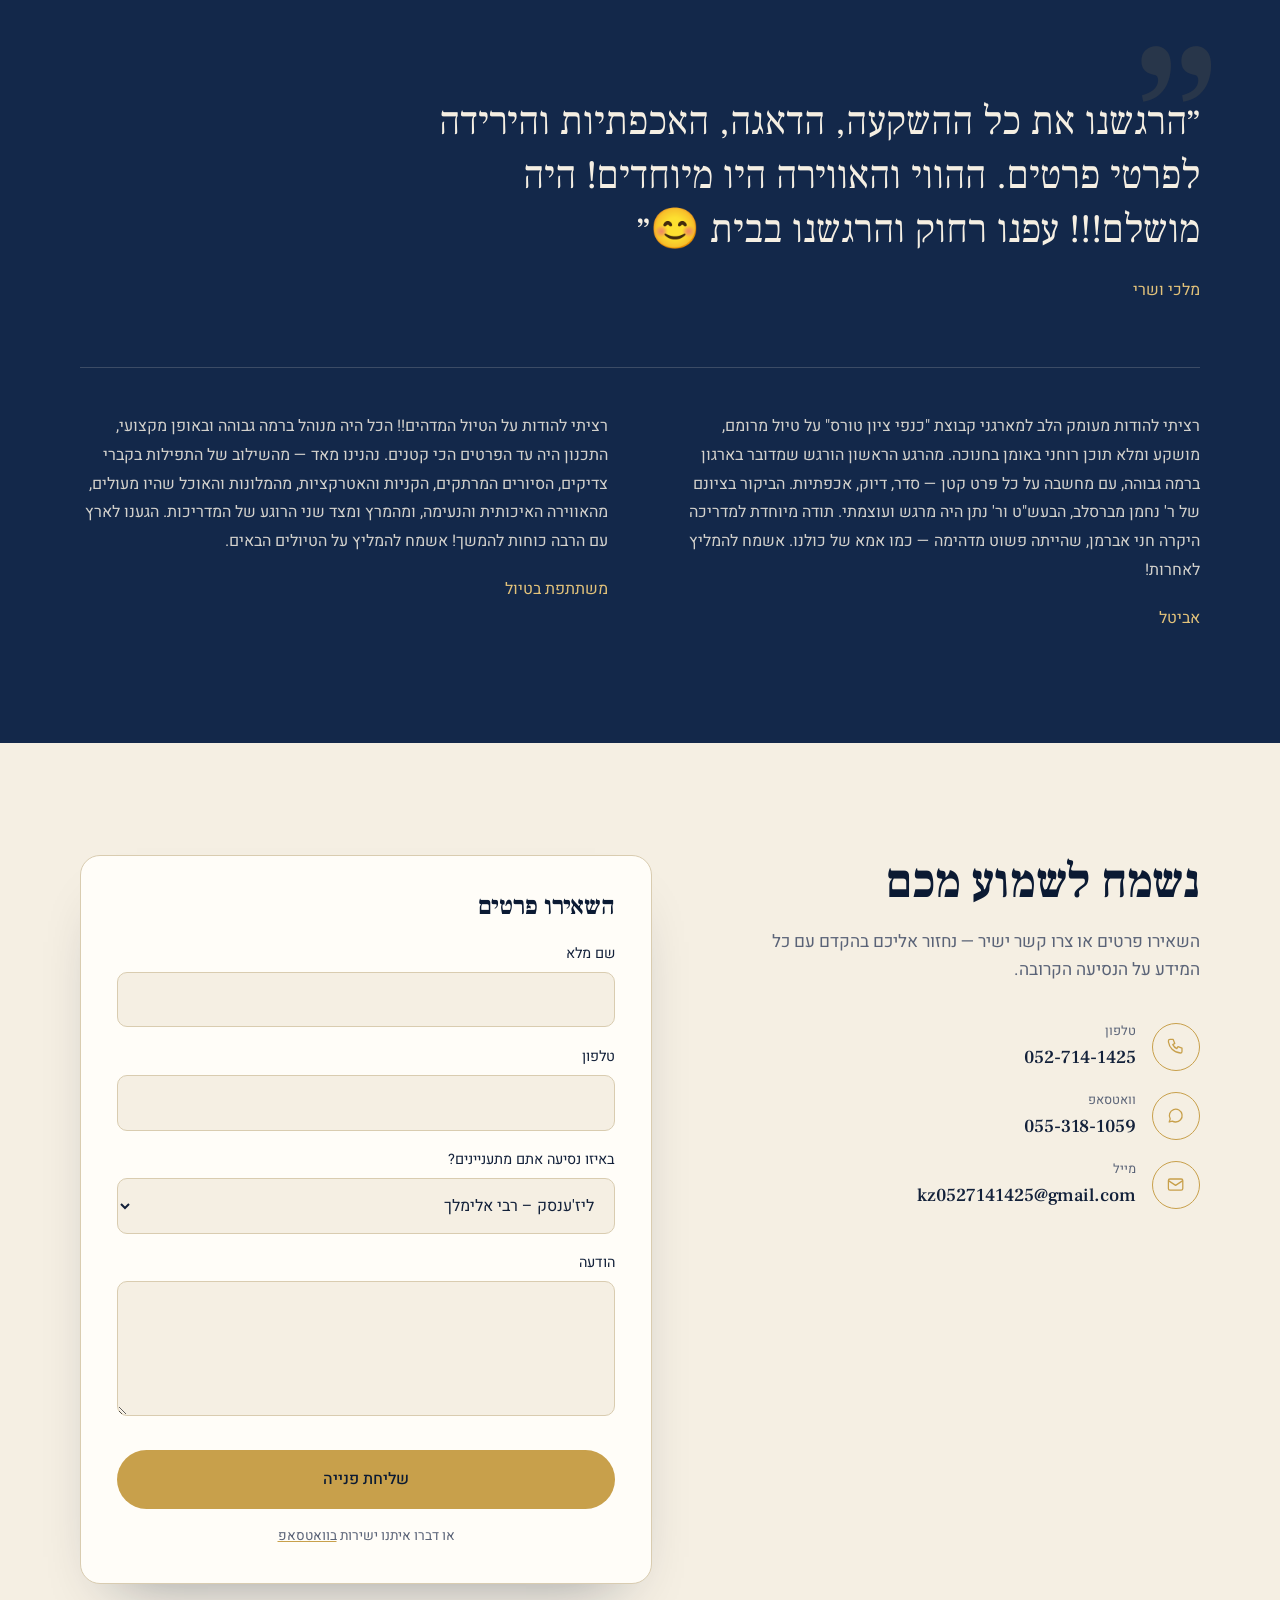
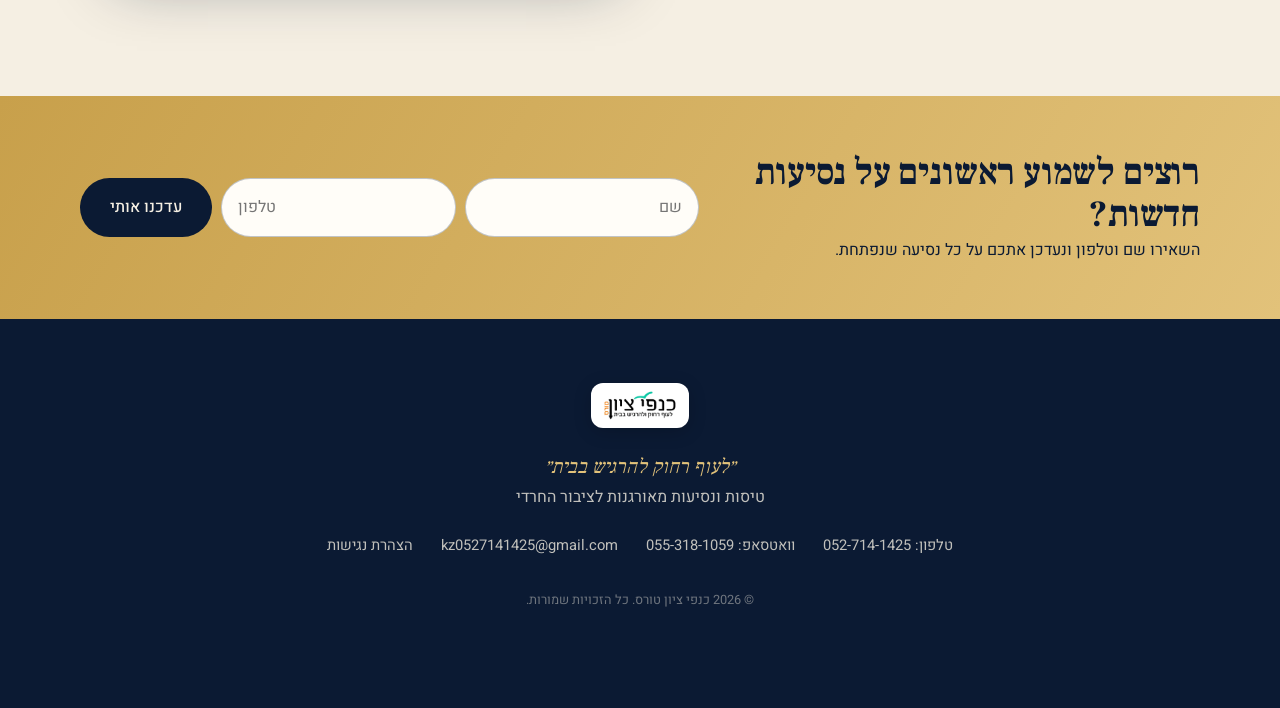
==== commit a3b45540: "Journey: arched destination visual instead of duplicate map; fix destination pages embedding the ful" ====
--- a/index.html
+++ b/index.html
@@ -23,7 +23,7 @@
 <link rel="preconnect" href="https://fonts.googleapis.com">
 <link rel="preconnect" href="https://fonts.gstatic.com" crossorigin>
 <link href="https://fonts.googleapis.com/css2?family=Frank+Ruhl+Libre:ital,wght@0,400;0,500;0,700;0,900;1,500&family=Heebo:wght@300;400;500;700&display=swap" rel="stylesheet">
-<link rel="stylesheet" href="/styles.css?v=6">
+<link rel="stylesheet" href="/styles.css?v=7">
 <script type="application/ld+json">
 {"@context":"https://schema.org","@type":"TravelAgency","name":"כנפי ציון טורס","url":"https://kanfei-zion.com/","logo":"https://kanfei-zion.com/images/logo.png","telephone":"+972527141425","email":"kz0527141425@gmail.com","slogan":"לעוף רחוק להרגיש בבית","description":"נסיעות מאורגנות לקברי צדיקים באירופה ובאוקראינה וטיולים מושקעים לנשים ולנערות."}
 </script>
@@ -162,56 +162,11 @@
       </div>
       <div class="dest-panel" id="dest-panel" aria-live="polite" tabindex="-1"></div>
     </div>
-    <div class="map">
-<svg class="map-svg" viewBox="-24 -24 612 776" aria-hidden="true" focusable="false">
-<g class="grat">
-<line x1="23.0" y1="0" x2="23.0" y2="728.5"/>
-<line x1="138.2" y1="0" x2="138.2" y2="728.5"/>
-<line x1="253.4" y1="0" x2="253.4" y2="728.5"/>
-<line x1="368.6" y1="0" x2="368.6" y2="728.5"/>
-<line x1="483.8" y1="0" x2="483.8" y2="728.5"/>
-<line x1="0" y1="713.0" x2="564.4" y2="713.0"/>
-<line x1="0" y1="558.0" x2="564.4" y2="558.0"/>
-<line x1="0" y1="403.0" x2="564.4" y2="403.0"/>
-<line x1="0" y1="248.0" x2="564.4" y2="248.0"/>
-<line x1="0" y1="93.0" x2="564.4" y2="93.0"/>
-</g>
-<g class="refdots">
-<circle cx="161.5" cy="23.9" r="2"/>
-<circle cx="136.8" cy="91.1" r="2"/>
-<circle cx="116.1" cy="170.5" r="2"/>
-<circle cx="380.6" cy="79.0" r="2"/>
-<circle cx="385.2" cy="202.1" r="2"/>
-<circle cx="278.8" cy="265.7" r="2"/>
-<circle cx="345.1" cy="371.7" r="2"/>
-<circle cx="224.2" cy="465.6" r="2"/>
-<circle cx="397.2" cy="711.8" r="2"/>
-</g>
-<g class="routes">
-<path class="route" data-dest="lizhensk" d="M488.9 657.8 Q249.8 418.6 194.0 84.9" pathLength="1"/>
-<path class="route" data-dest="kerestir" d="M488.9 657.8 Q248.0 455.0 169.6 150.0" pathLength="1"/>
-<path class="route" data-dest="pressburg" d="M488.9 657.8 Q199.1 470.8 71.6 150.4" pathLength="1"/>
-<path class="route" data-dest="uman" d="M488.9 657.8 Q347.1 413.2 373.7 131.8" pathLength="1"/>
-</g>
-<circle class="home-dot" cx="488.9" cy="657.8" r="6"/><circle class="home-ring" cx="488.9" cy="657.8" r="13"/>
-</svg>
-<span class="ref-label" style="left:30.29%;top:6.16%">ורשה</span>
-<span class="ref-label" style="left:26.26%;top:14.83%">קרקוב</span>
-<span class="ref-label" style="left:22.88%;top:25.05%">בודפשט</span>
-<span class="ref-label" style="left:66.06%;top:13.27%">קייב</span>
-<span class="ref-label" style="left:66.81%;top:29.12%">אודסה</span>
-<span class="ref-label" style="left:49.44%;top:37.30%">בוקרשט</span>
-<span class="ref-label" style="left:60.27%;top:50.96%">איסטנבול</span>
-<span class="ref-label" style="left:40.52%;top:63.05%">אתונה</span>
-<span class="ref-label" style="left:68.77%;top:94.75%">קהיר</span>
-<span class="sea-label" style="left:34.01%;top:76.55%">הים התיכון</span>
-<span class="sea-label" style="left:80.28%;top:41.82%">הים השחור</span>
-<span class="home-label" style="left:83.74%;top:87.81%">ירושלים</span>
-<button type="button" class="pin" data-dest="lizhensk" style="left:35.59%;top:14.03%" aria-label="ליז'ענסק"><span class="pin-dot" aria-hidden="true"></span><span class="pin-label">ליז'ענסק</span></button>
-<button type="button" class="pin" data-dest="kerestir" style="left:31.61%;top:22.41%" aria-label="קערסטיר"><span class="pin-dot" aria-hidden="true"></span><span class="pin-label">קערסטיר</span></button>
-<button type="button" class="pin" data-dest="pressburg" style="left:15.62%;top:22.45%" aria-label="פרשבורג"><span class="pin-dot" aria-hidden="true"></span><span class="pin-label">פרשבורג</span></button>
-<button type="button" class="pin" data-dest="uman" style="left:64.93%;top:20.06%" aria-label="אומן"><span class="pin-dot" aria-hidden="true"></span><span class="pin-label">אומן</span></button>
-    </div>
+    <figure class="j-visual" aria-live="polite">
+      <div class="j-frame"><img id="j-img" src="/images/ohel.jpg" alt="ציון רבי אלימלך מליז'ענסק" width="900" height="1200" loading="lazy">
+        <svg class="j-emblem" aria-hidden="true"><use href="#wing"/></svg></div>
+      <figcaption id="j-cap">ציון רבי אלימלך מליז'ענסק</figcaption>
+    </figure>
   </div>
 </section>
 
@@ -371,7 +326,7 @@
 </div>
 
 
-<div class="flight" aria-hidden="true"><span class="trail"></span><svg viewBox="0 0 24 24" fill="currentColor"><path d="M2.5 19h19v2h-19zM22.07 9.64c-.21-.8-1.04-1.28-1.84-1.06L14.92 10l-6.9-6.43-1.93.51 4.14 7.17-4.97 1.33-1.97-1.54-1.45.39 1.82 3.16.77 1.33 1.6-.43 5.31-1.42 4.35-1.16L21 11.49c.81-.23 1.28-1.05 1.07-1.85z"/></svg></div>
+<div class="flight" aria-hidden="true"><span class="trail"></span><svg viewBox="0 0 24 24" fill="currentColor"><circle cx="12" cy="12" r="5"/><circle cx="12" cy="12" r="9" fill="none" stroke="currentColor" stroke-opacity=".4"/></svg></div>
 
 <div class="pm rg" id="register" role="dialog" aria-modal="true" aria-labelledby="rg-title">
   <div class="pm-card">
@@ -400,6 +355,6 @@
   <button class="ln" type="button" aria-label="התמונה הבאה">‹</button>
 </div>
 
-<script src="/app.js?v=6" defer></script>
+<script src="/app.js?v=7" defer></script>
 </body>
 </html>
--- a/styles.css
+++ b/styles.css
@@ -289,7 +289,7 @@
 /* flight progress */
 .flight{position:fixed;top:6rem;bottom:6rem;left:1.1rem;width:2px;z-index:40;pointer-events:none;background:linear-gradient(rgba(200,160,75,.0),rgba(200,160,75,.35) 10%,rgba(200,160,75,.35) 90%,rgba(200,160,75,0))}
 .flight .trail{position:absolute;top:0;left:0;width:2px;background:var(--gold);height:0}
-.flight svg{position:absolute;left:-11px;width:24px;height:24px;color:var(--gold-hi);transform:translateY(-50%) rotate(90deg);filter:drop-shadow(0 2px 6px rgba(0,0,0,.35))}
+.flight svg{position:absolute;left:-11px;width:24px;height:24px;color:var(--gold-hi);transform:translateY(-50%);filter:drop-shadow(0 0 6px rgba(226,194,122,.8))}
 @media(max-width:899px){.flight{display:none}}
 /* trips board */
 .trips{padding:6rem 0 5rem}
@@ -428,3 +428,12 @@
 @media(prefers-reduced-motion:reduce){.hero-photo img,.hero-photo{animation:none}}
 body.a11y-nomotion .hero-photo img,body.a11y-nomotion .hero-photo{animation:none}
 .hero-map .grat,.hero-map .refdots,.hero-map .ref-label,.hero-map .sea-label{display:none}
+
+/* journey: arched visual instead of second map */
+.j-visual{margin:0 auto;max-width:24rem;width:100%;text-align:center}
+.j-frame{position:relative;aspect-ratio:3/4;border-radius:999px 999px 18px 18px;overflow:hidden;background:radial-gradient(ellipse at 50% 70%,rgba(200,160,75,.22),transparent 70%),linear-gradient(180deg,#13284a,#0b1a33);box-shadow:0 0 0 1px rgba(200,160,75,.55),0 0 0 10px rgba(11,26,51,.6),0 0 0 11px rgba(200,160,75,.3),0 40px 80px -40px rgba(0,0,0,.8)}
+.j-frame img{width:100%;height:100%;object-fit:cover;filter:saturate(.85) brightness(.9);transition:opacity .5s}
+.j-frame img.off{opacity:0}
+.j-emblem{position:absolute;inset:0;margin:auto;width:60%;height:30%;color:var(--gold);opacity:0;transition:opacity .5s}
+.j-frame.no-img .j-emblem{opacity:.8}
+.j-visual figcaption{margin-top:1.4rem;font-family:var(--display);font-size:1.15rem;color:var(--gold-hi)}
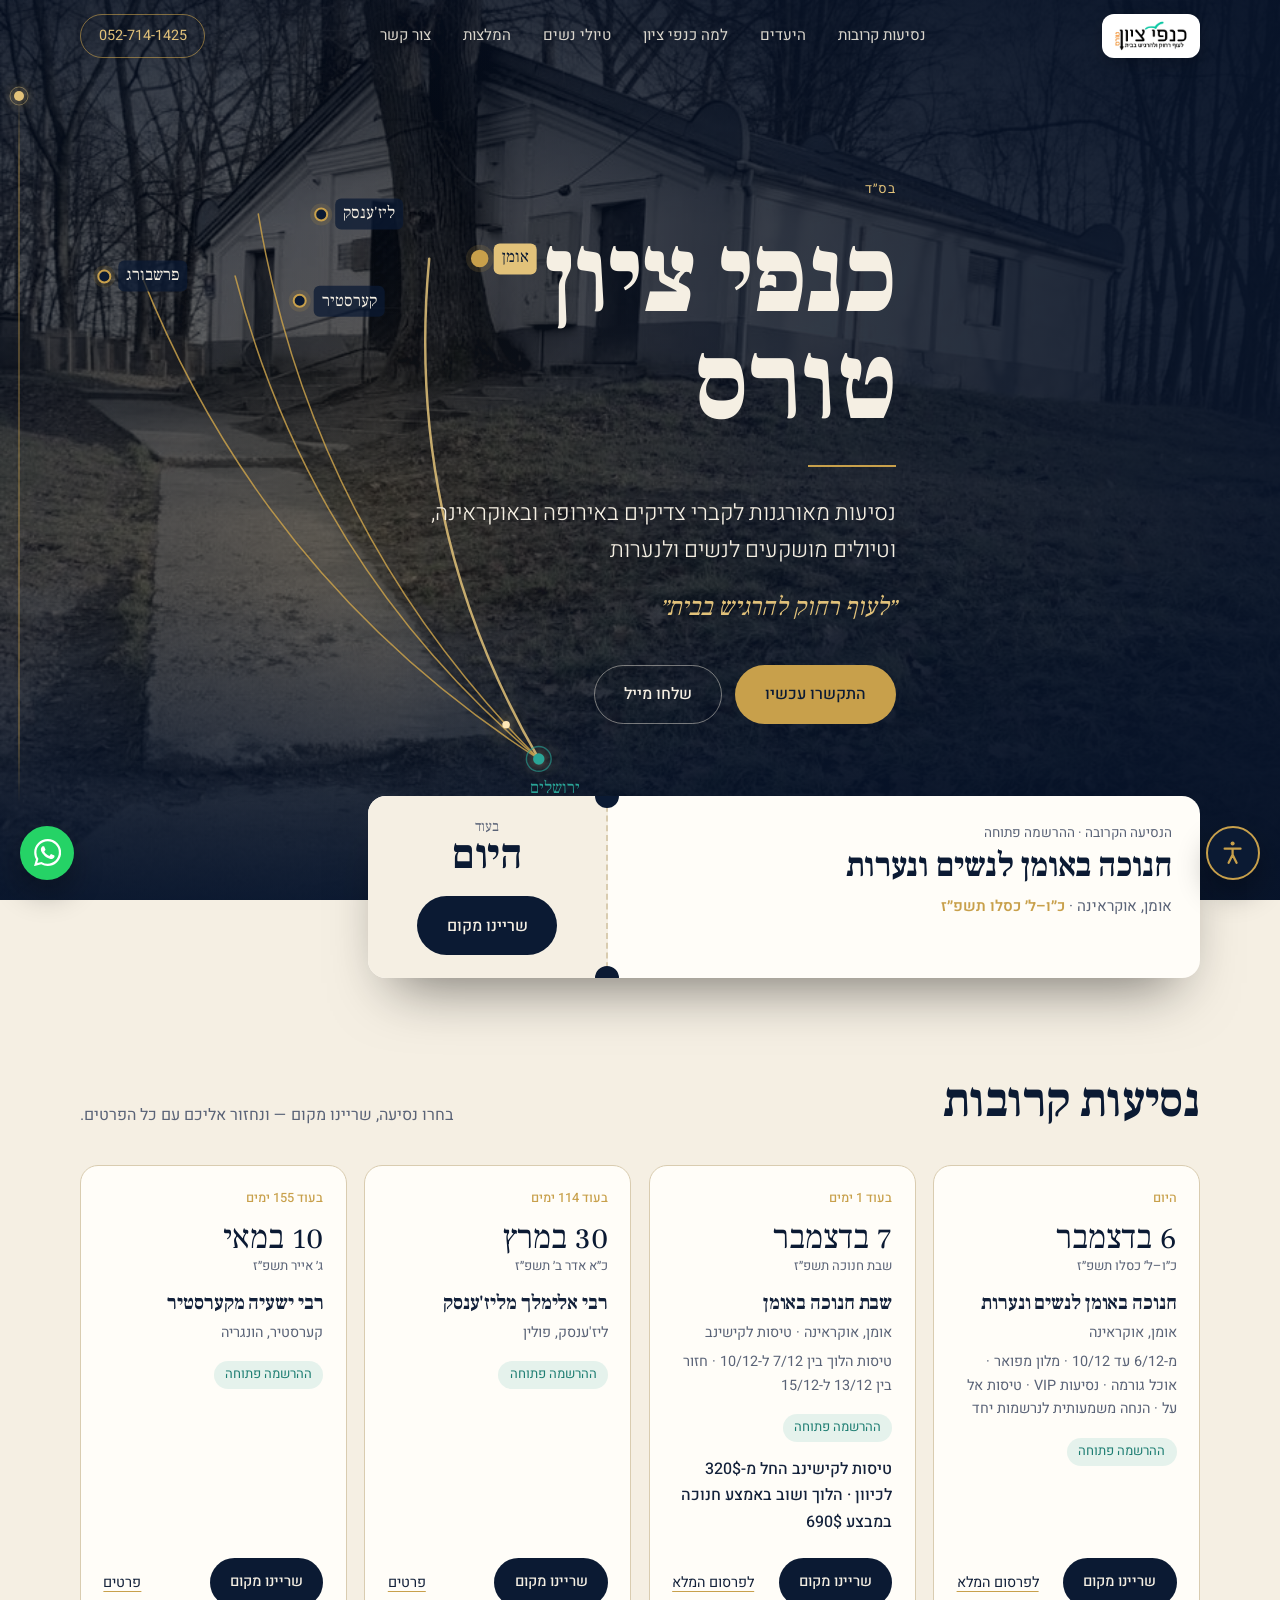
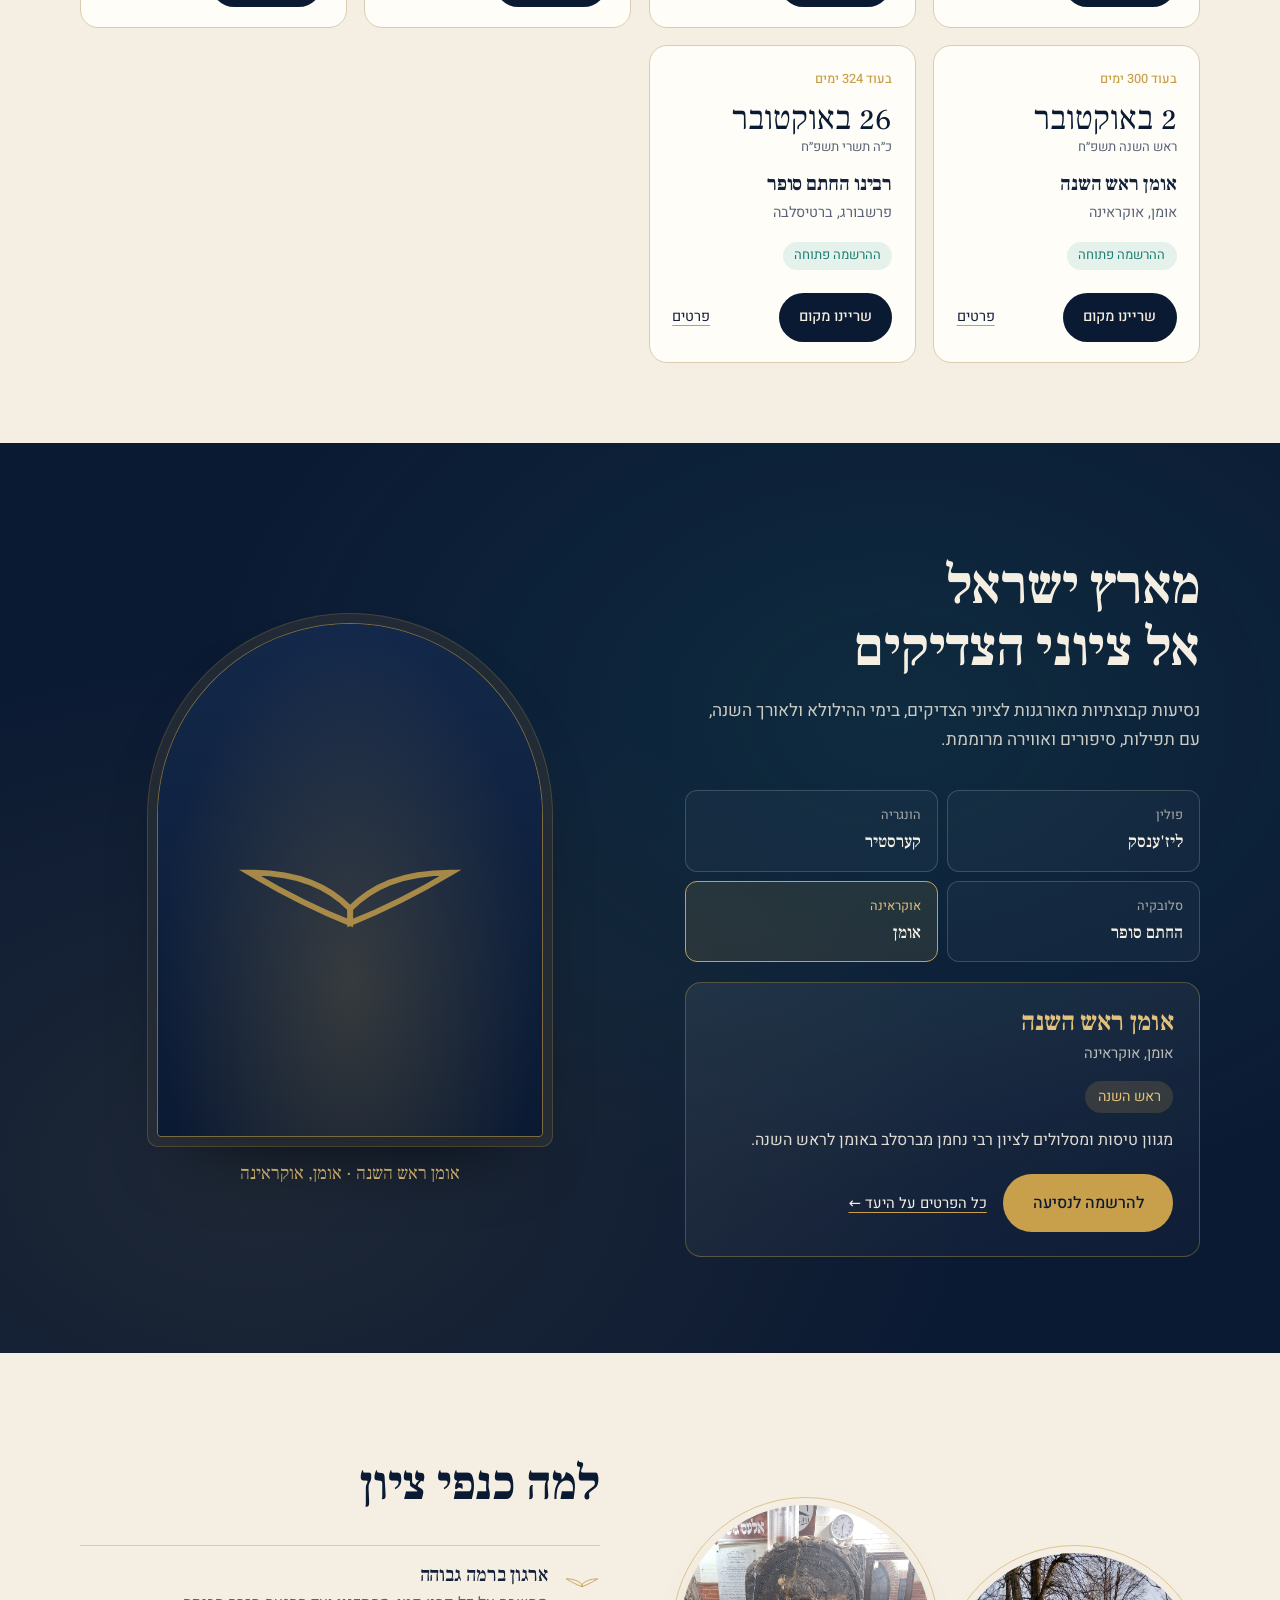
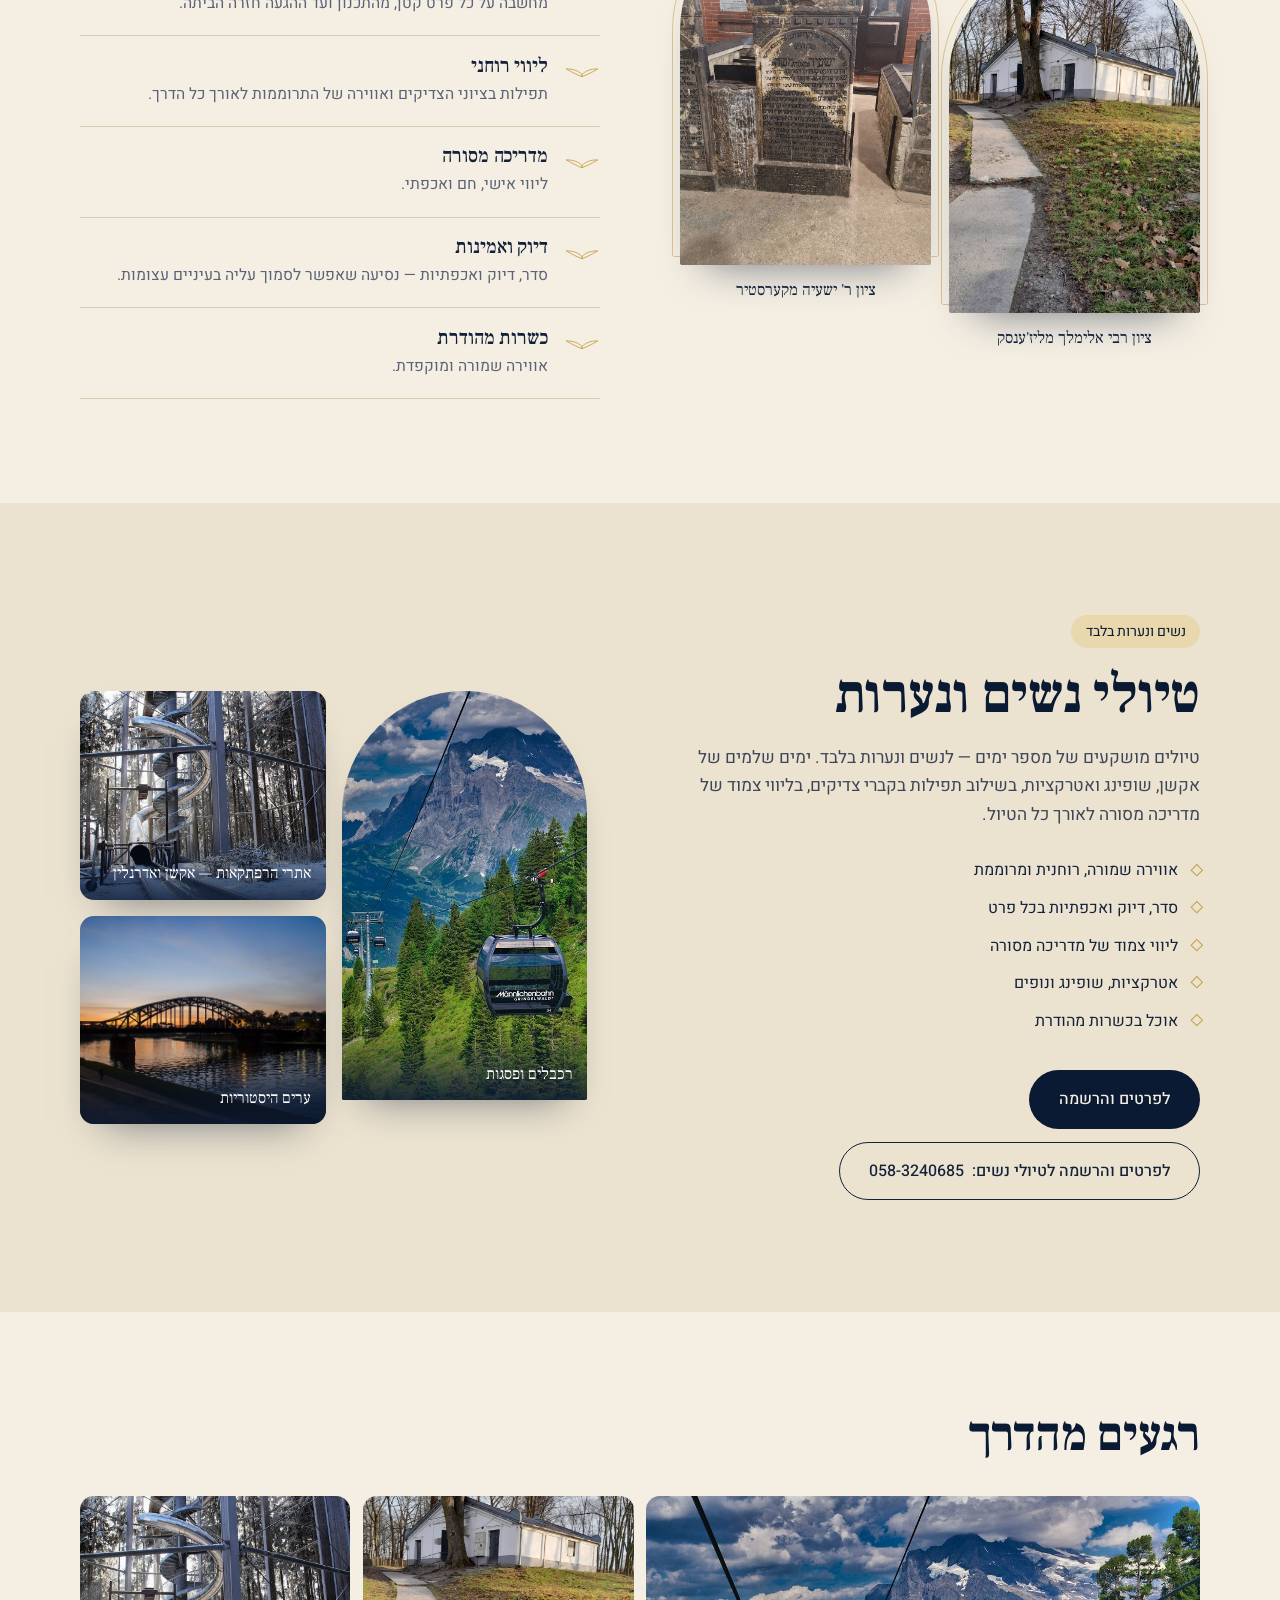
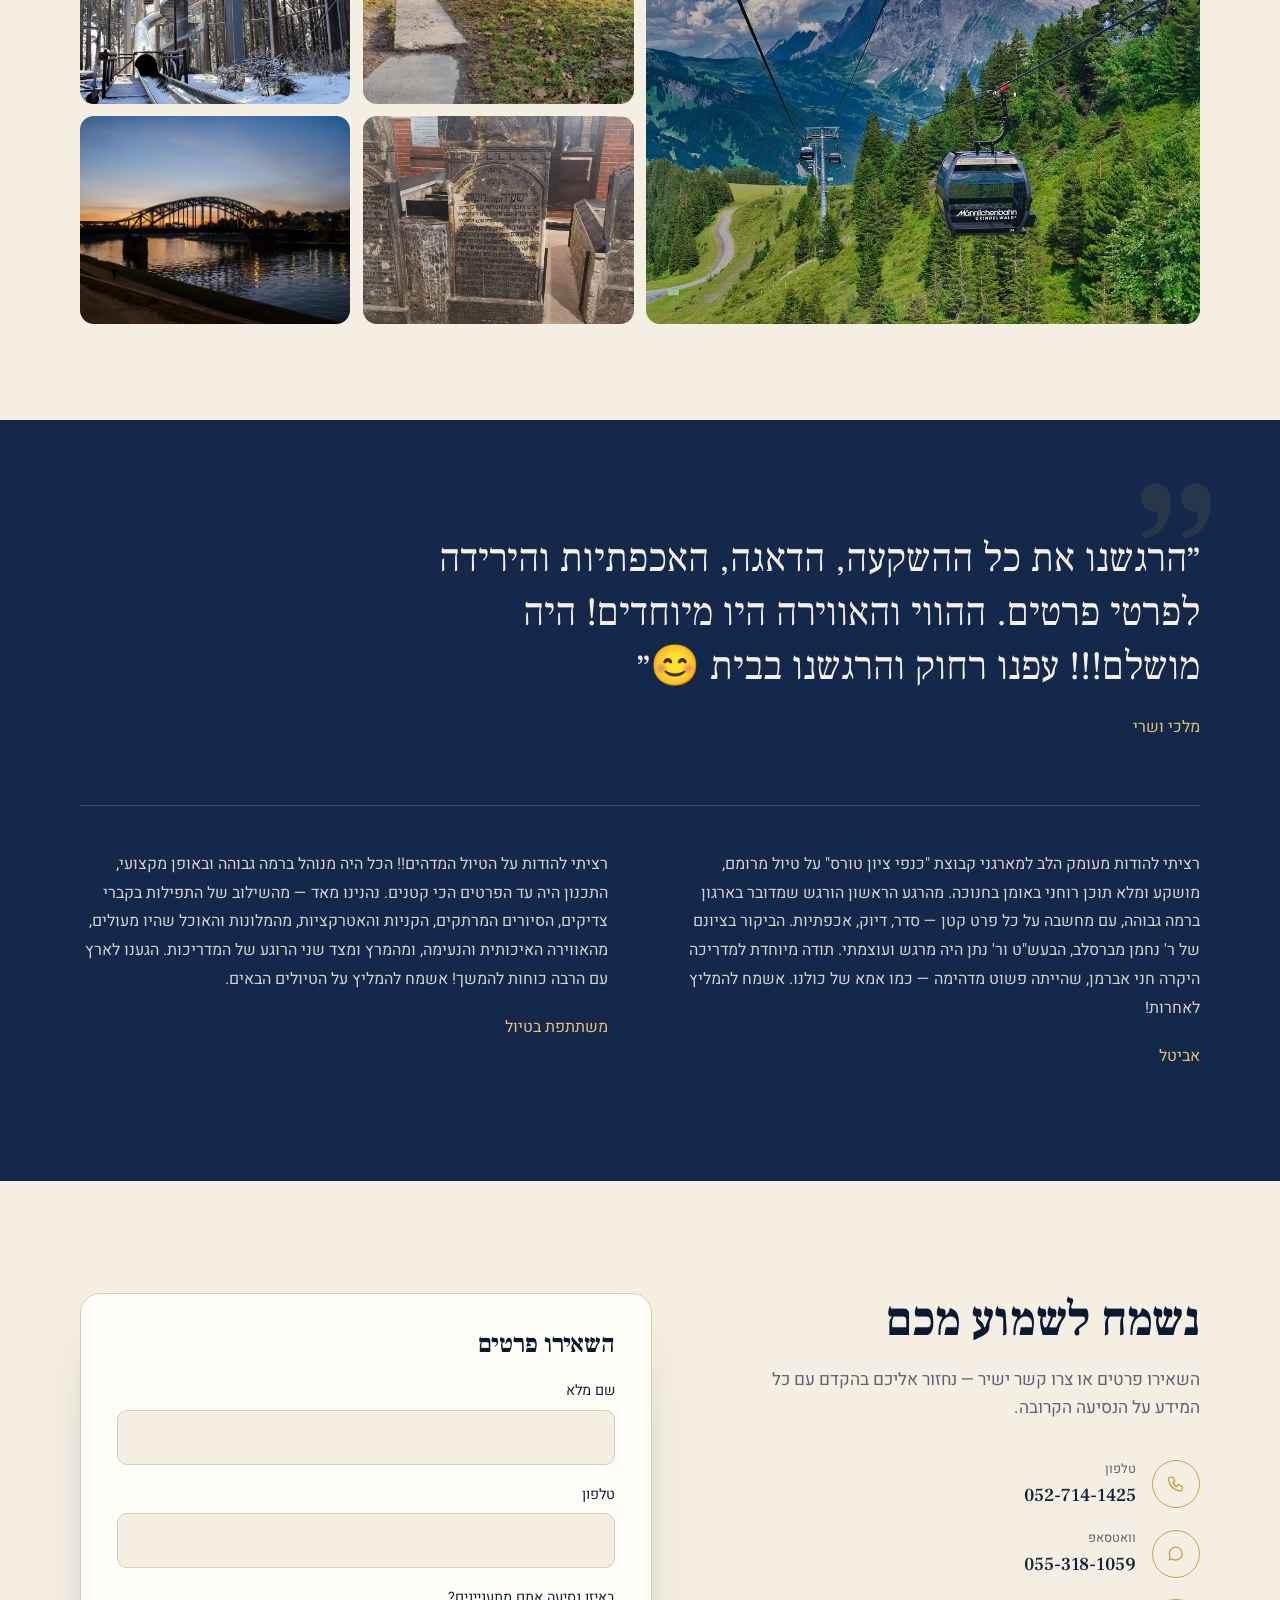
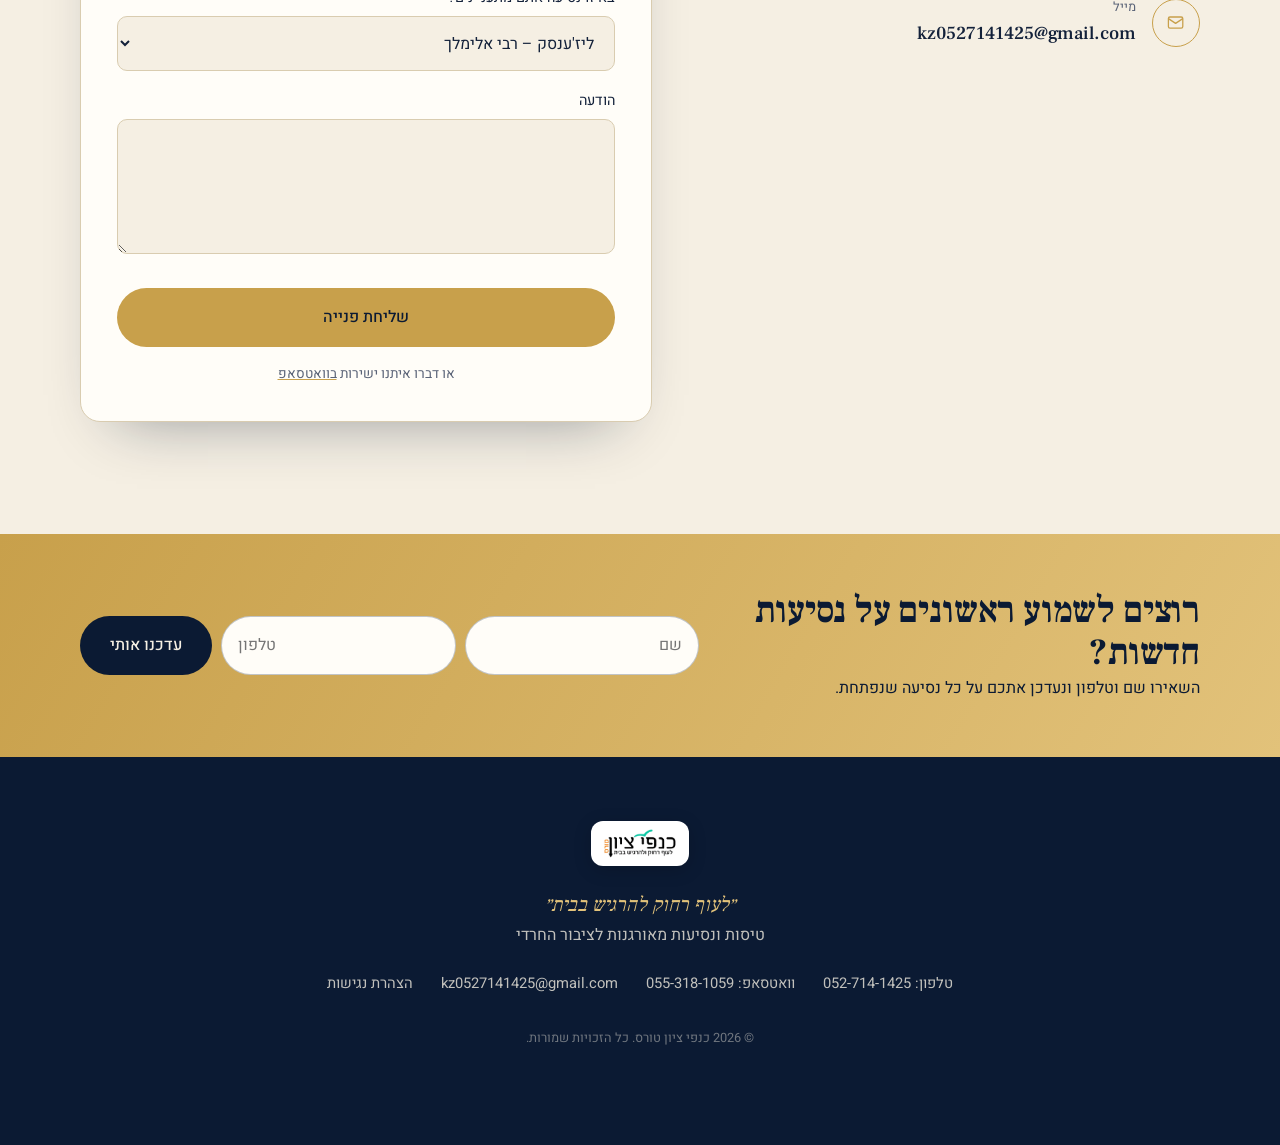
==== commit 52ac68f7: "Add Chanukah in Uman (women) and Shabbat Chanukah in Uman trips with flyers Co-Authored-By: Claude O" ====
--- a/index.html
+++ b/index.html
@@ -23,7 +23,7 @@
 <link rel="preconnect" href="https://fonts.googleapis.com">
 <link rel="preconnect" href="https://fonts.gstatic.com" crossorigin>
 <link href="https://fonts.googleapis.com/css2?family=Frank+Ruhl+Libre:ital,wght@0,400;0,500;0,700;0,900;1,500&family=Heebo:wght@300;400;500;700&display=swap" rel="stylesheet">
-<link rel="stylesheet" href="/styles.css?v=7">
+<link rel="stylesheet" href="/styles.css?v=8">
 <script type="application/ld+json">
 {"@context":"https://schema.org","@type":"TravelAgency","name":"כנפי ציון טורס","url":"https://kanfei-zion.com/","logo":"https://kanfei-zion.com/images/logo.png","telephone":"+972527141425","email":"kz0527141425@gmail.com","slogan":"לעוף רחוק להרגיש בבית","description":"נסיעות מאורגנות לקברי צדיקים באירופה ובאוקראינה וטיולים מושקעים לנשים ולנערות."}
 </script>
@@ -124,7 +124,7 @@
   <div class="wrap">
     <article class="pass" id="next-pass" aria-labelledby="np-name">
       <div class="pass-main">
-        <p class="pass-label">ההילולא הבאה · ההרשמה פתוחה</p>
+        <p class="pass-label">הנסיעה הקרובה · ההרשמה פתוחה</p>
         <h2 id="np-name">רבי אלימלך מליז'ענסק</h2>
         <p class="pass-meta"><span id="np-place">ליז'ענסק, פולין</span> · <b id="np-heb">כ״א אדר ב׳ תשפ״ז</b></p>
       </div>
@@ -355,6 +355,6 @@
   <button class="ln" type="button" aria-label="התמונה הבאה">‹</button>
 </div>
 
-<script src="/app.js?v=7" defer></script>
+<script src="/app.js?v=8" defer></script>
 </body>
 </html>
--- a/styles.css
+++ b/styles.css
@@ -437,3 +437,5 @@
 .j-emblem{position:absolute;inset:0;margin:auto;width:60%;height:30%;color:var(--gold);opacity:0;transition:opacity .5s}
 .j-frame.no-img .j-emblem{opacity:.8}
 .j-visual figcaption{margin-top:1.4rem;font-family:var(--display);font-size:1.15rem;color:var(--gold-hi)}
+.tcard .tflyer{background:none;border:0;padding:0;font:inherit;font-size:.9rem;color:var(--ink);text-decoration:underline;text-decoration-color:var(--gold);text-underline-offset:4px;cursor:pointer}
+.lb figure{margin:0;max-height:100%;display:flex}
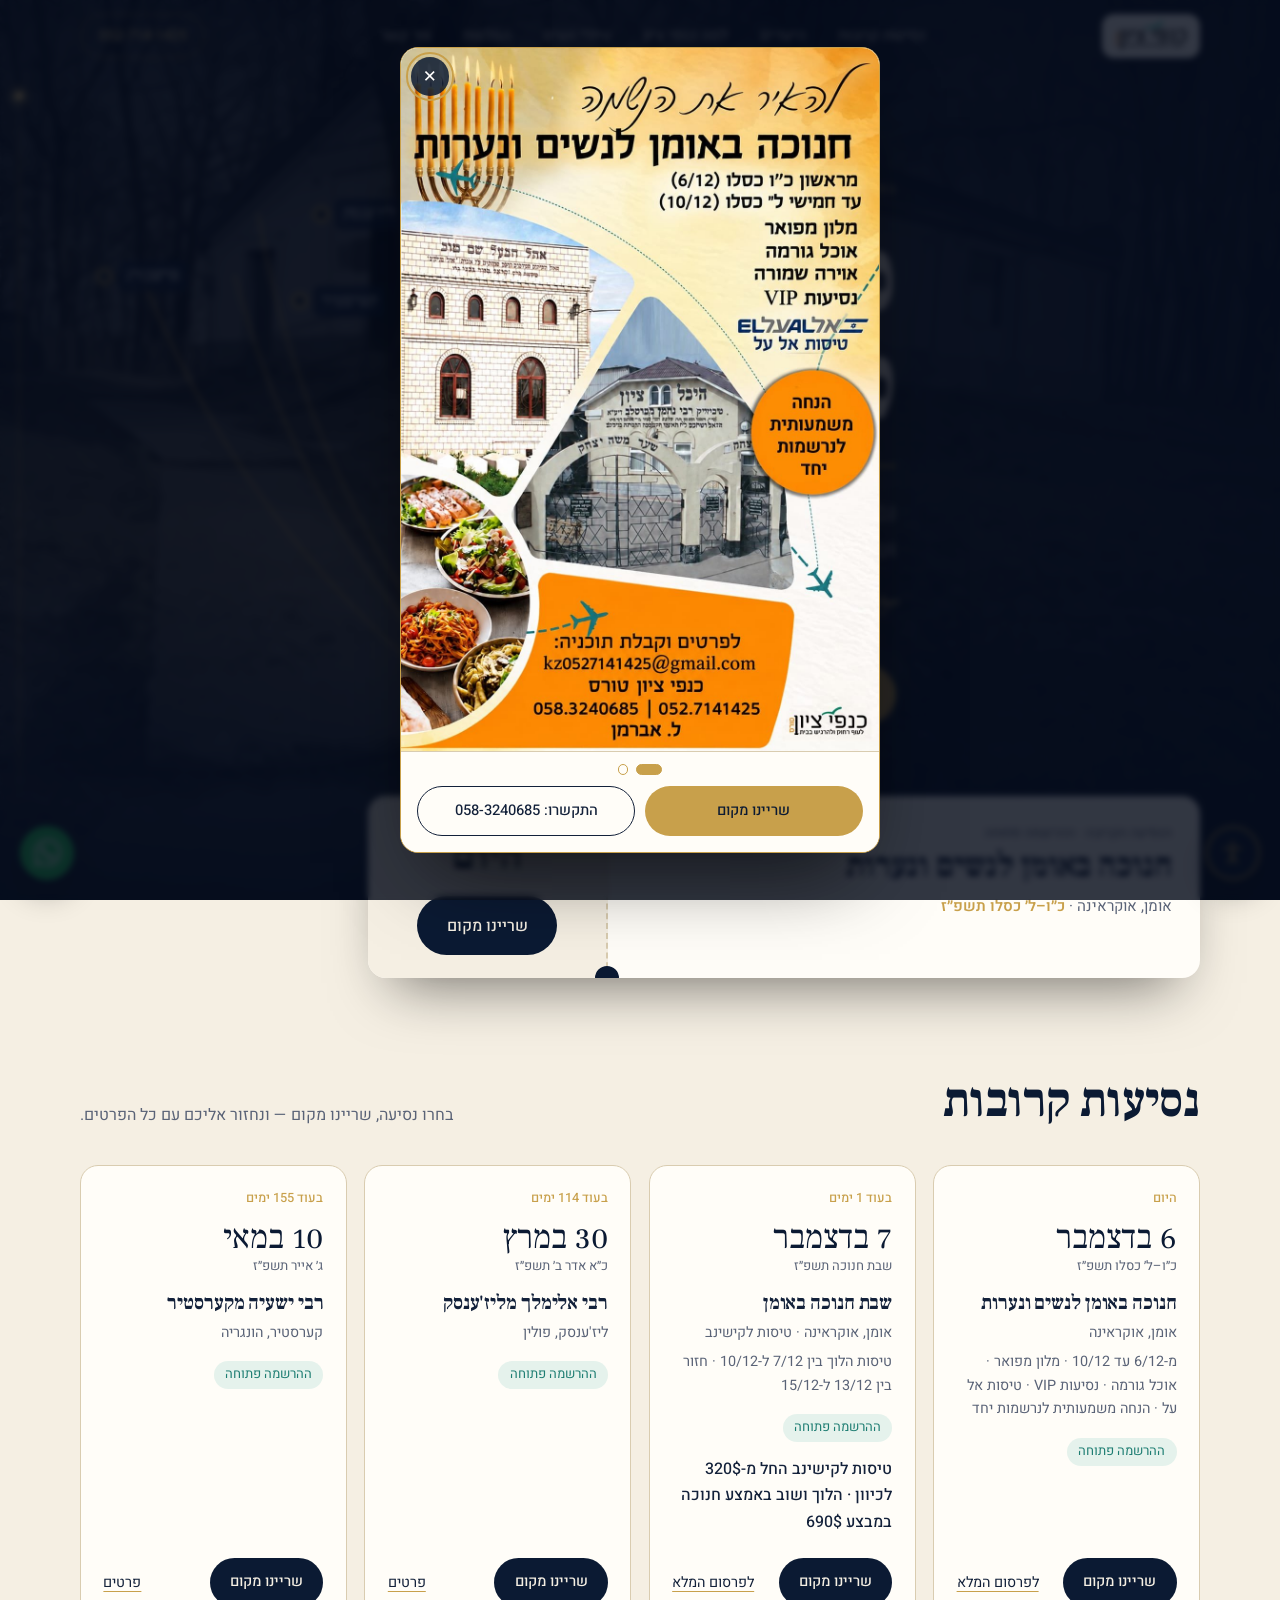
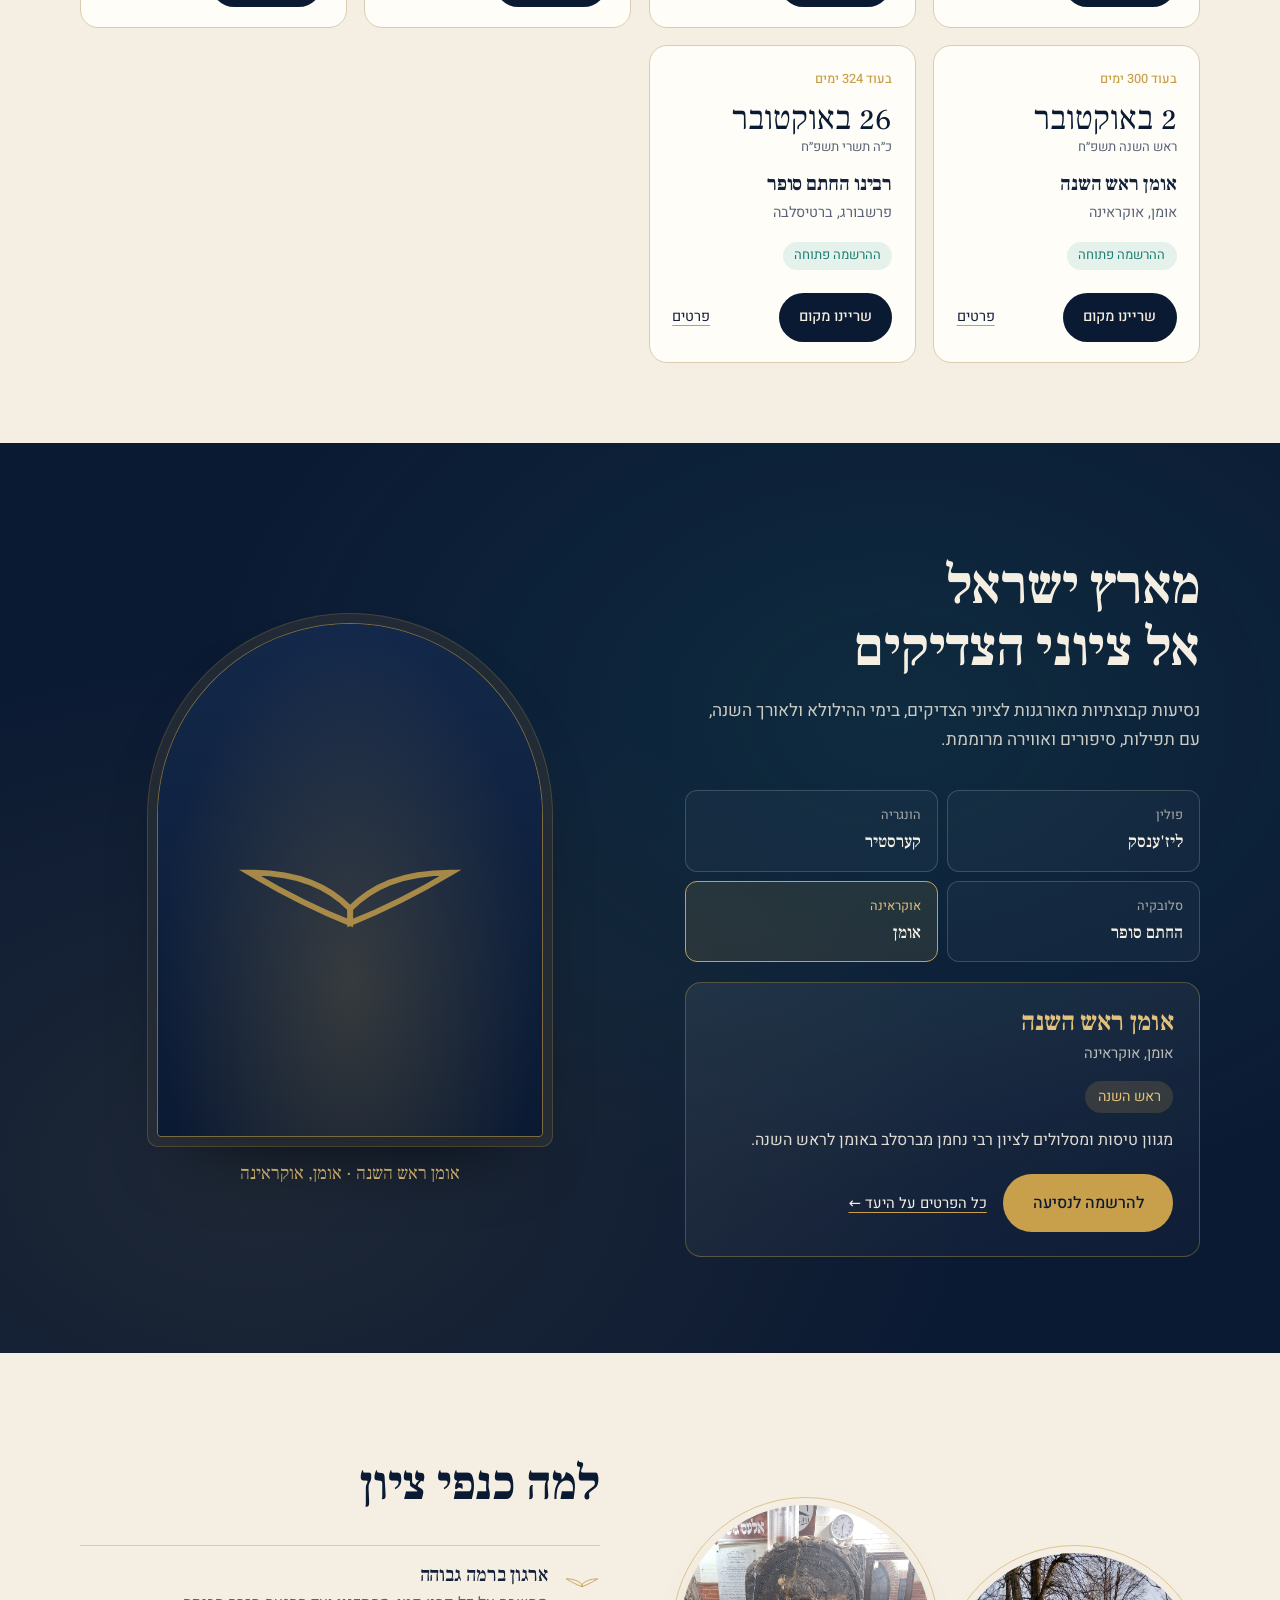
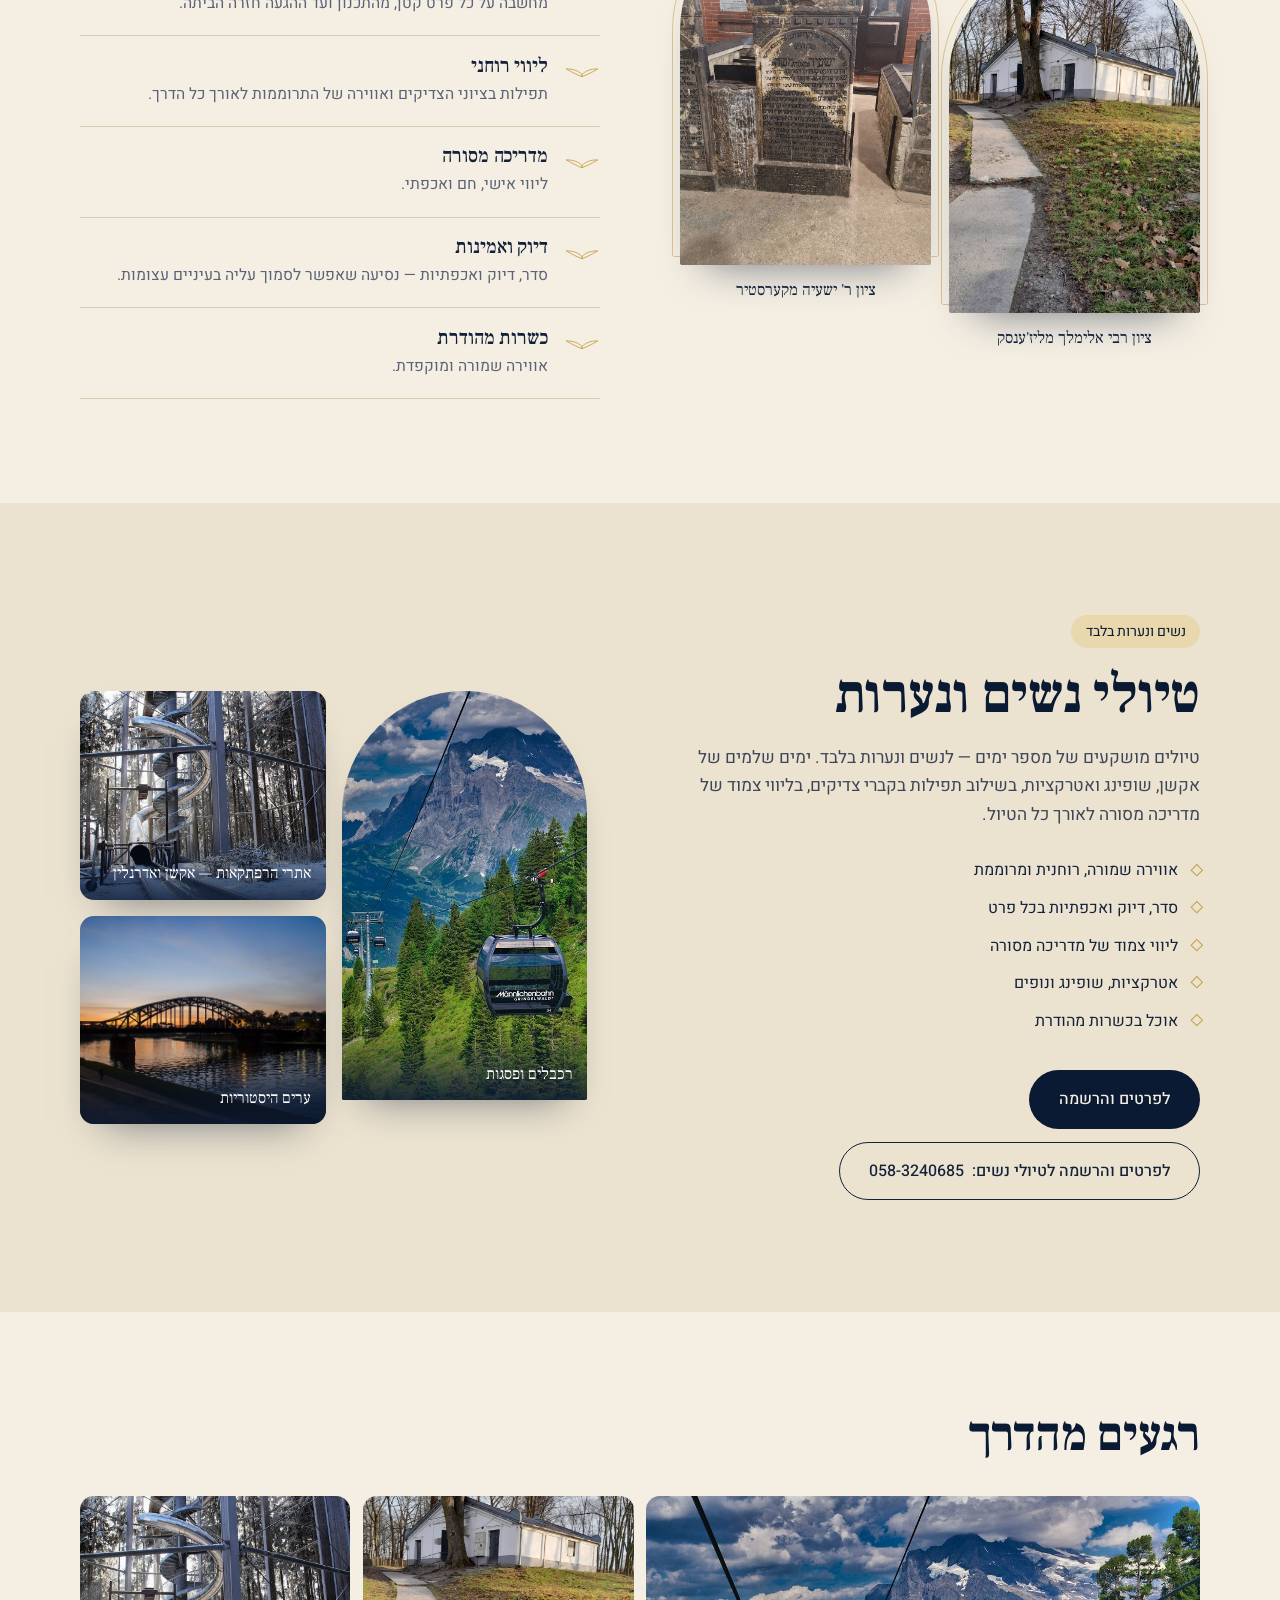
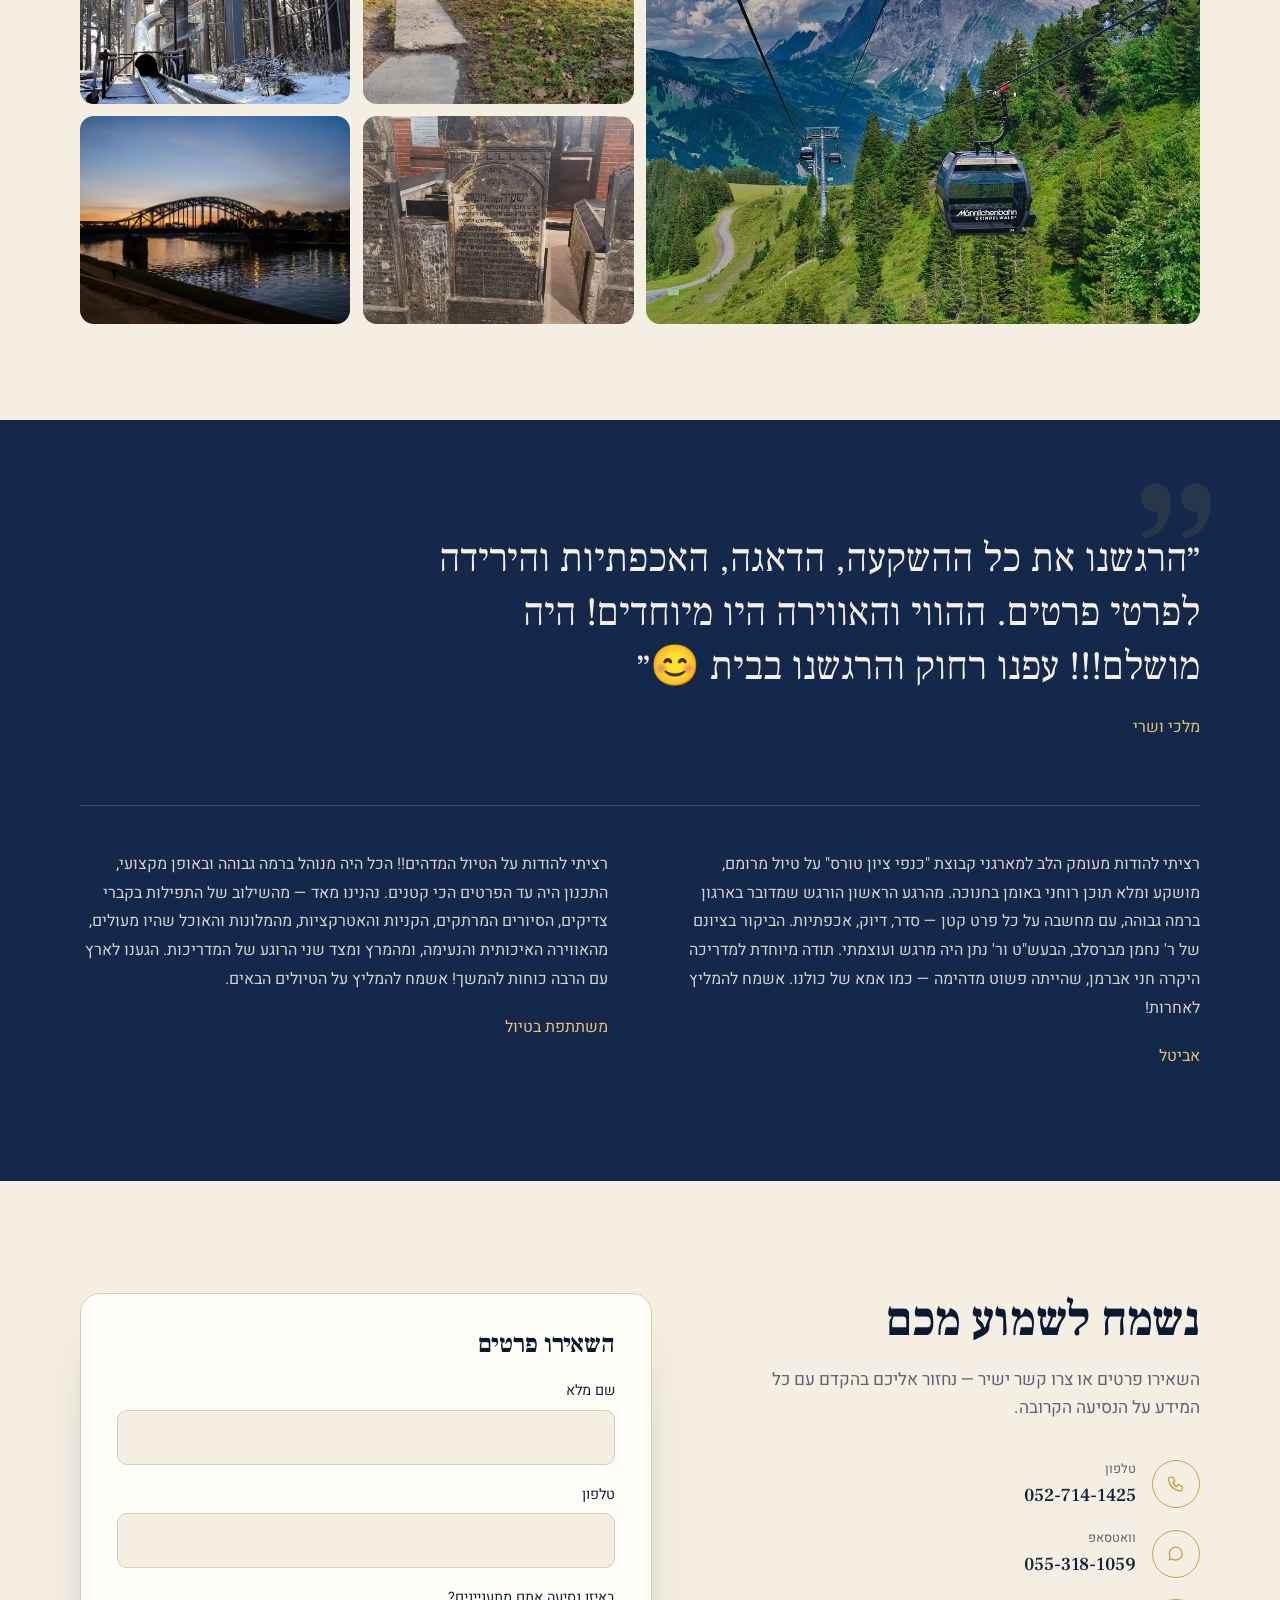
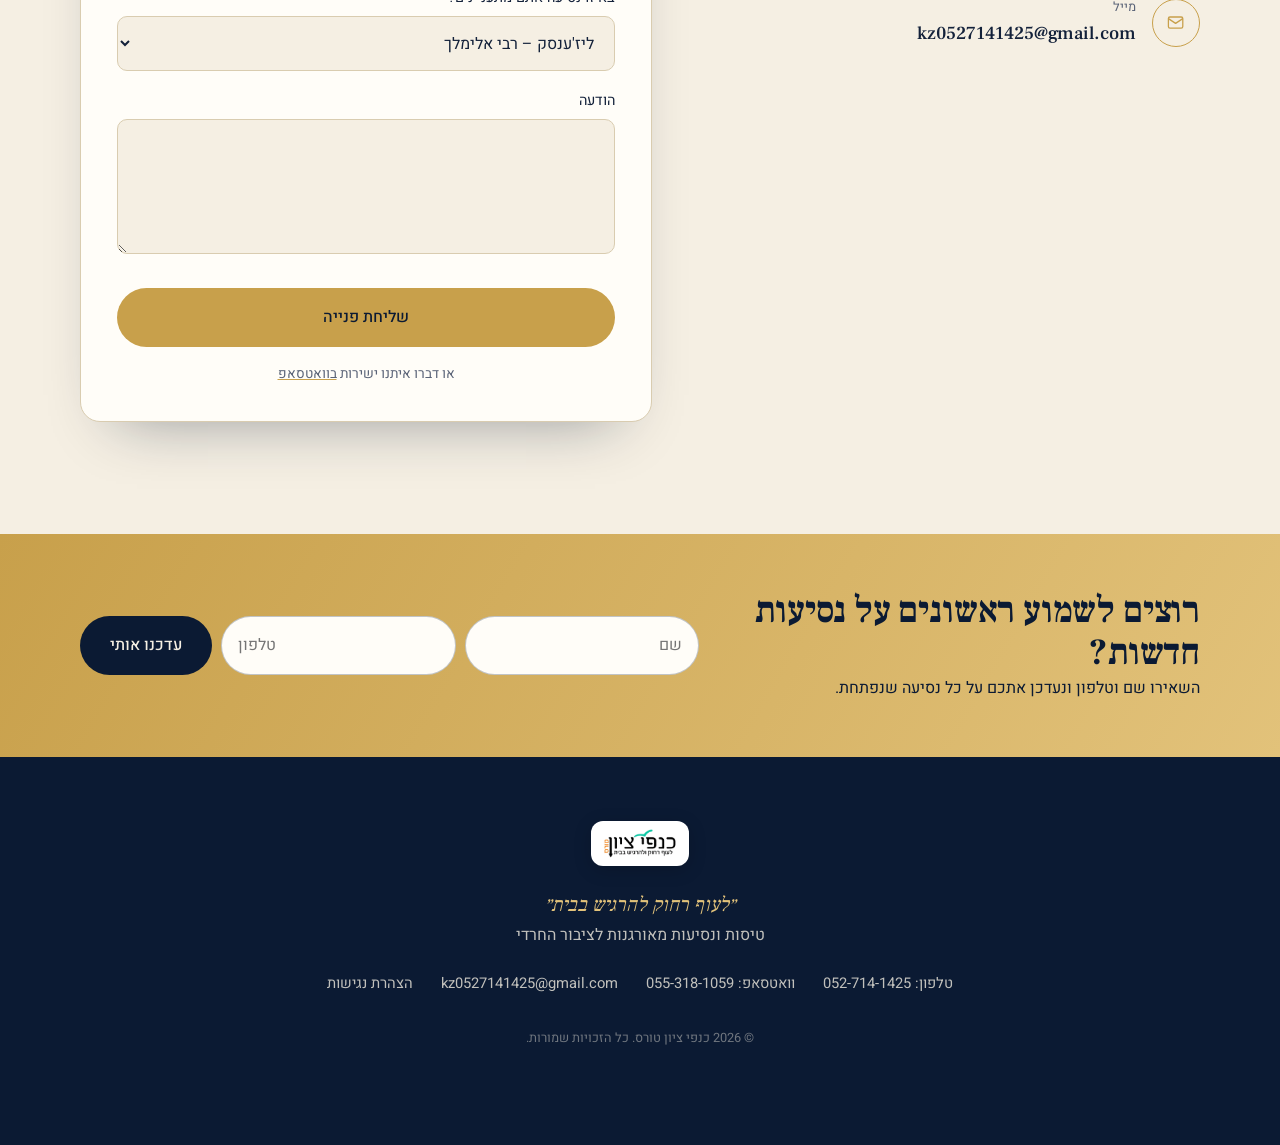
==== commit eb7b57c0: "Promo popup with the two Chanukah flyers (once per visit, auto-expires) Co-Authored-By: Claude Opus " ====
--- a/index.html
+++ b/index.html
@@ -23,7 +23,7 @@
 <link rel="preconnect" href="https://fonts.googleapis.com">
 <link rel="preconnect" href="https://fonts.gstatic.com" crossorigin>
 <link href="https://fonts.googleapis.com/css2?family=Frank+Ruhl+Libre:ital,wght@0,400;0,500;0,700;0,900;1,500&family=Heebo:wght@300;400;500;700&display=swap" rel="stylesheet">
-<link rel="stylesheet" href="/styles.css?v=8">
+<link rel="stylesheet" href="/styles.css?v=9">
 <script type="application/ld+json">
 {"@context":"https://schema.org","@type":"TravelAgency","name":"כנפי ציון טורס","url":"https://kanfei-zion.com/","logo":"https://kanfei-zion.com/images/logo.png","telephone":"+972527141425","email":"kz0527141425@gmail.com","slogan":"לעוף רחוק להרגיש בבית","description":"נסיעות מאורגנות לקברי צדיקים באירופה ובאוקראינה וטיולים מושקעים לנשים ולנערות."}
 </script>
@@ -355,6 +355,6 @@
   <button class="ln" type="button" aria-label="התמונה הבאה">‹</button>
 </div>
 
-<script src="/app.js?v=8" defer></script>
+<script src="/app.js?v=9" defer></script>
 </body>
 </html>
--- a/styles.css
+++ b/styles.css
@@ -439,3 +439,19 @@
 .j-visual figcaption{margin-top:1.4rem;font-family:var(--display);font-size:1.15rem;color:var(--gold-hi)}
 .tcard .tflyer{background:none;border:0;padding:0;font:inherit;font-size:.9rem;color:var(--ink);text-decoration:underline;text-decoration-color:var(--gold);text-underline-offset:4px;cursor:pointer}
 .lb figure{margin:0;max-height:100%;display:flex}
+
+/* promo popup with flyers */
+.promo2{position:fixed;inset:0;z-index:130;background:rgba(5,12,26,.82);display:none;align-items:center;justify-content:center;padding:1rem;backdrop-filter:blur(3px)}
+.promo2.open{display:flex;animation:p2in .35s ease-out}
+@keyframes p2in{from{opacity:0}to{opacity:1}}
+.p2-card{position:relative;background:var(--paper);border-radius:18px;overflow:hidden;max-width:min(30rem,100%);max-height:100%;display:flex;flex-direction:column;box-shadow:0 40px 80px -30px rgba(0,0,0,.7);border:1px solid var(--gold)}
+.p2-img{flex:1;min-height:0;background:#fff;display:flex}
+.p2-img img{width:100%;height:auto;max-height:calc(100svh - 9.5rem);object-fit:contain;display:block}
+.p2-bar{padding:.8rem 1rem 1rem;display:grid;gap:.7rem;background:var(--paper);border-top:1px solid var(--line)}
+.p2-dots{display:flex;justify-content:center;gap:.5rem}
+.p2-dots button{width:.65rem;height:.65rem;border-radius:50%;border:1px solid var(--gold);background:transparent;padding:0}
+.p2-dots button[aria-selected="true"]{background:var(--gold);width:1.6rem;border-radius:999px}
+.p2-ctas{display:grid;grid-template-columns:1fr 1fr;gap:.6rem}
+.p2-ctas .btn{padding:.75rem .8rem;font-size:.92rem;justify-content:center;text-align:center}
+.p2-x{position:absolute;top:.6rem;left:.6rem;z-index:2;width:2.4rem;height:2.4rem;border-radius:50%;border:0;background:rgba(11,26,51,.85);color:#fff;font-size:1.05rem}
+body.a11y-nomotion .promo2.open{animation:none}
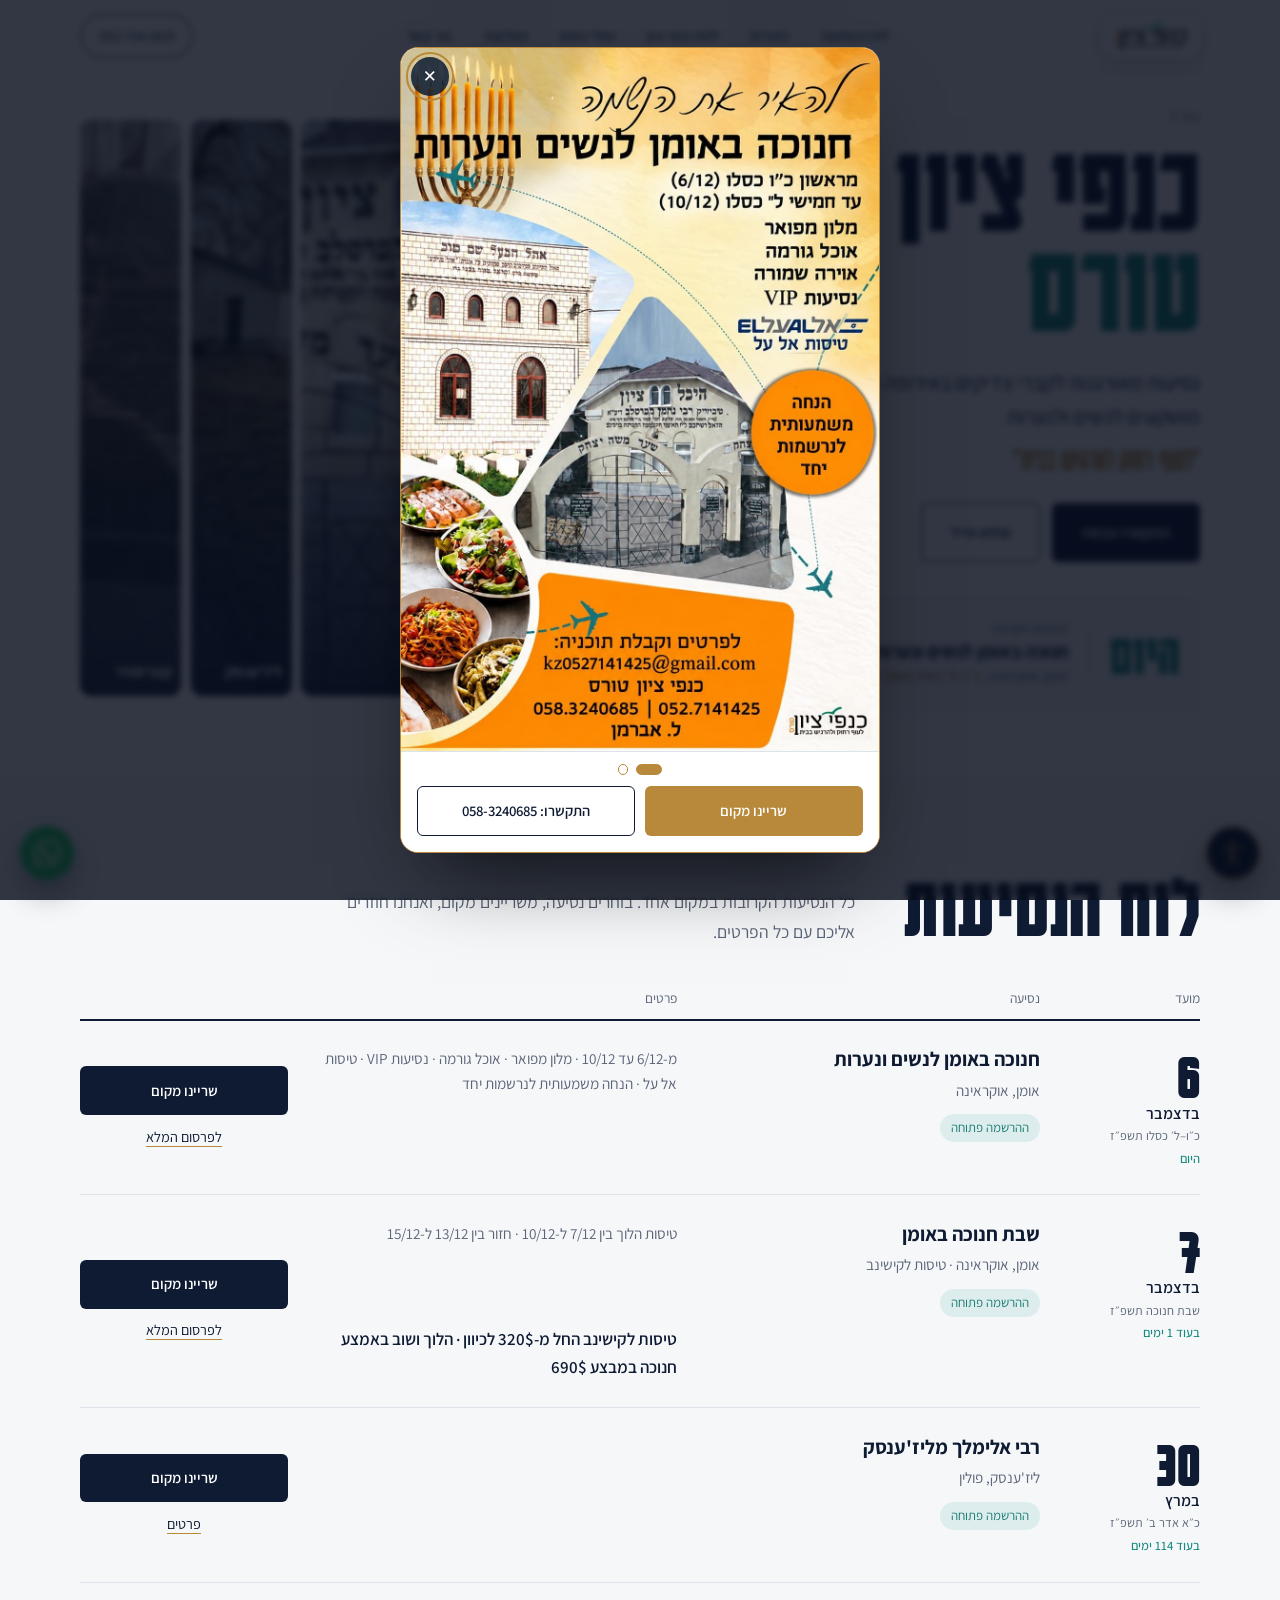
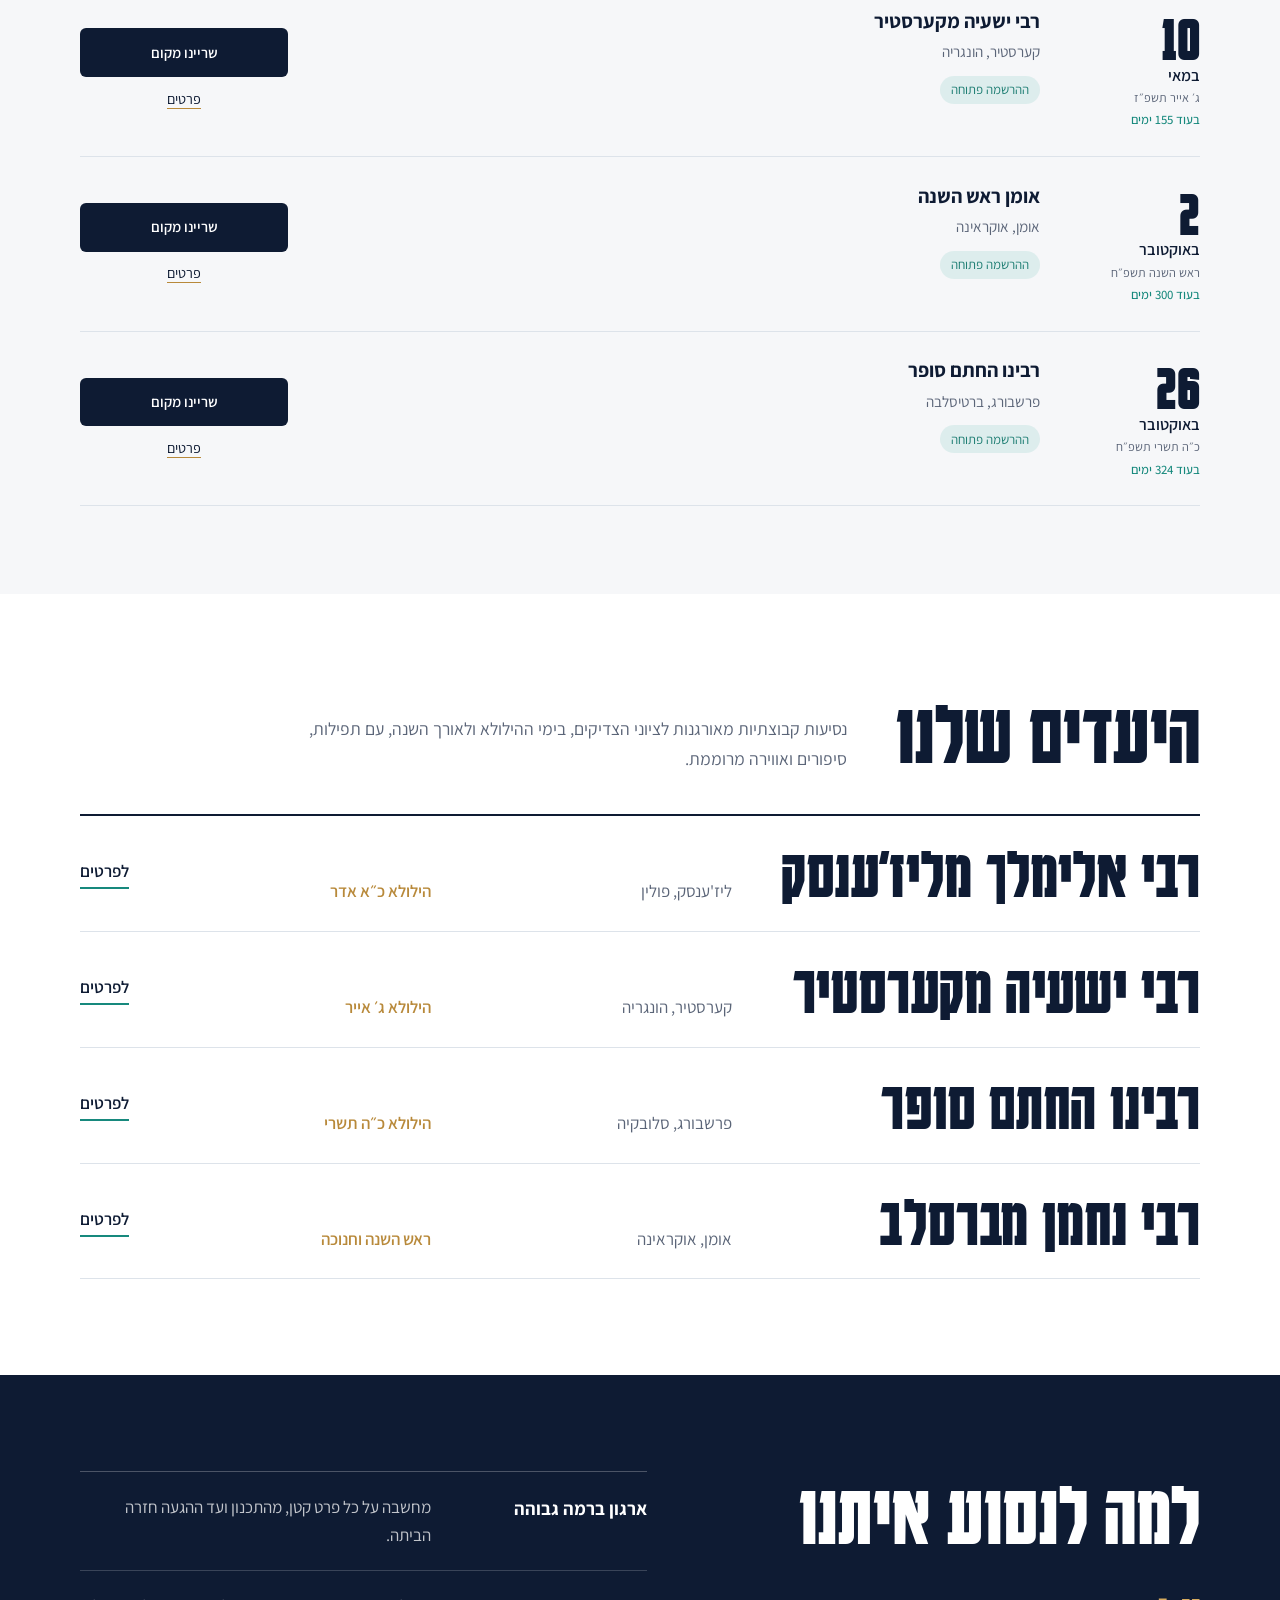
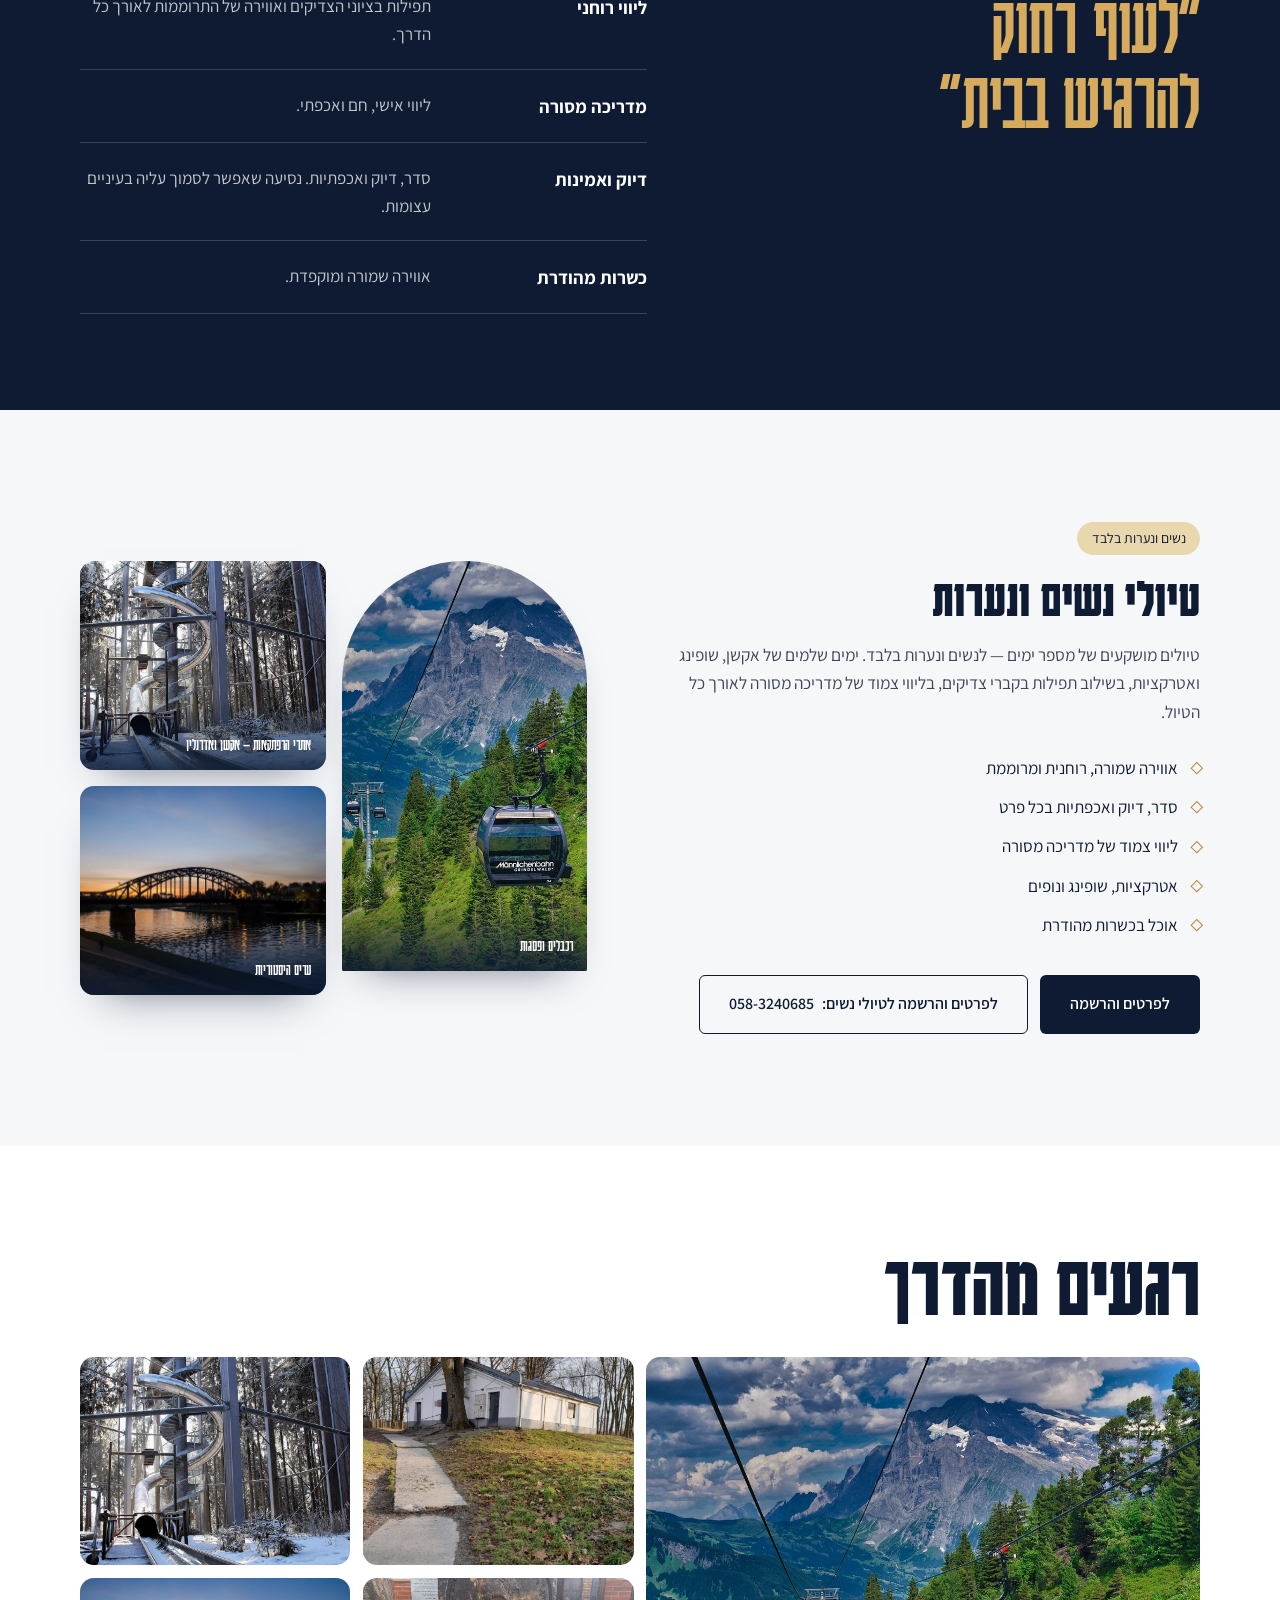
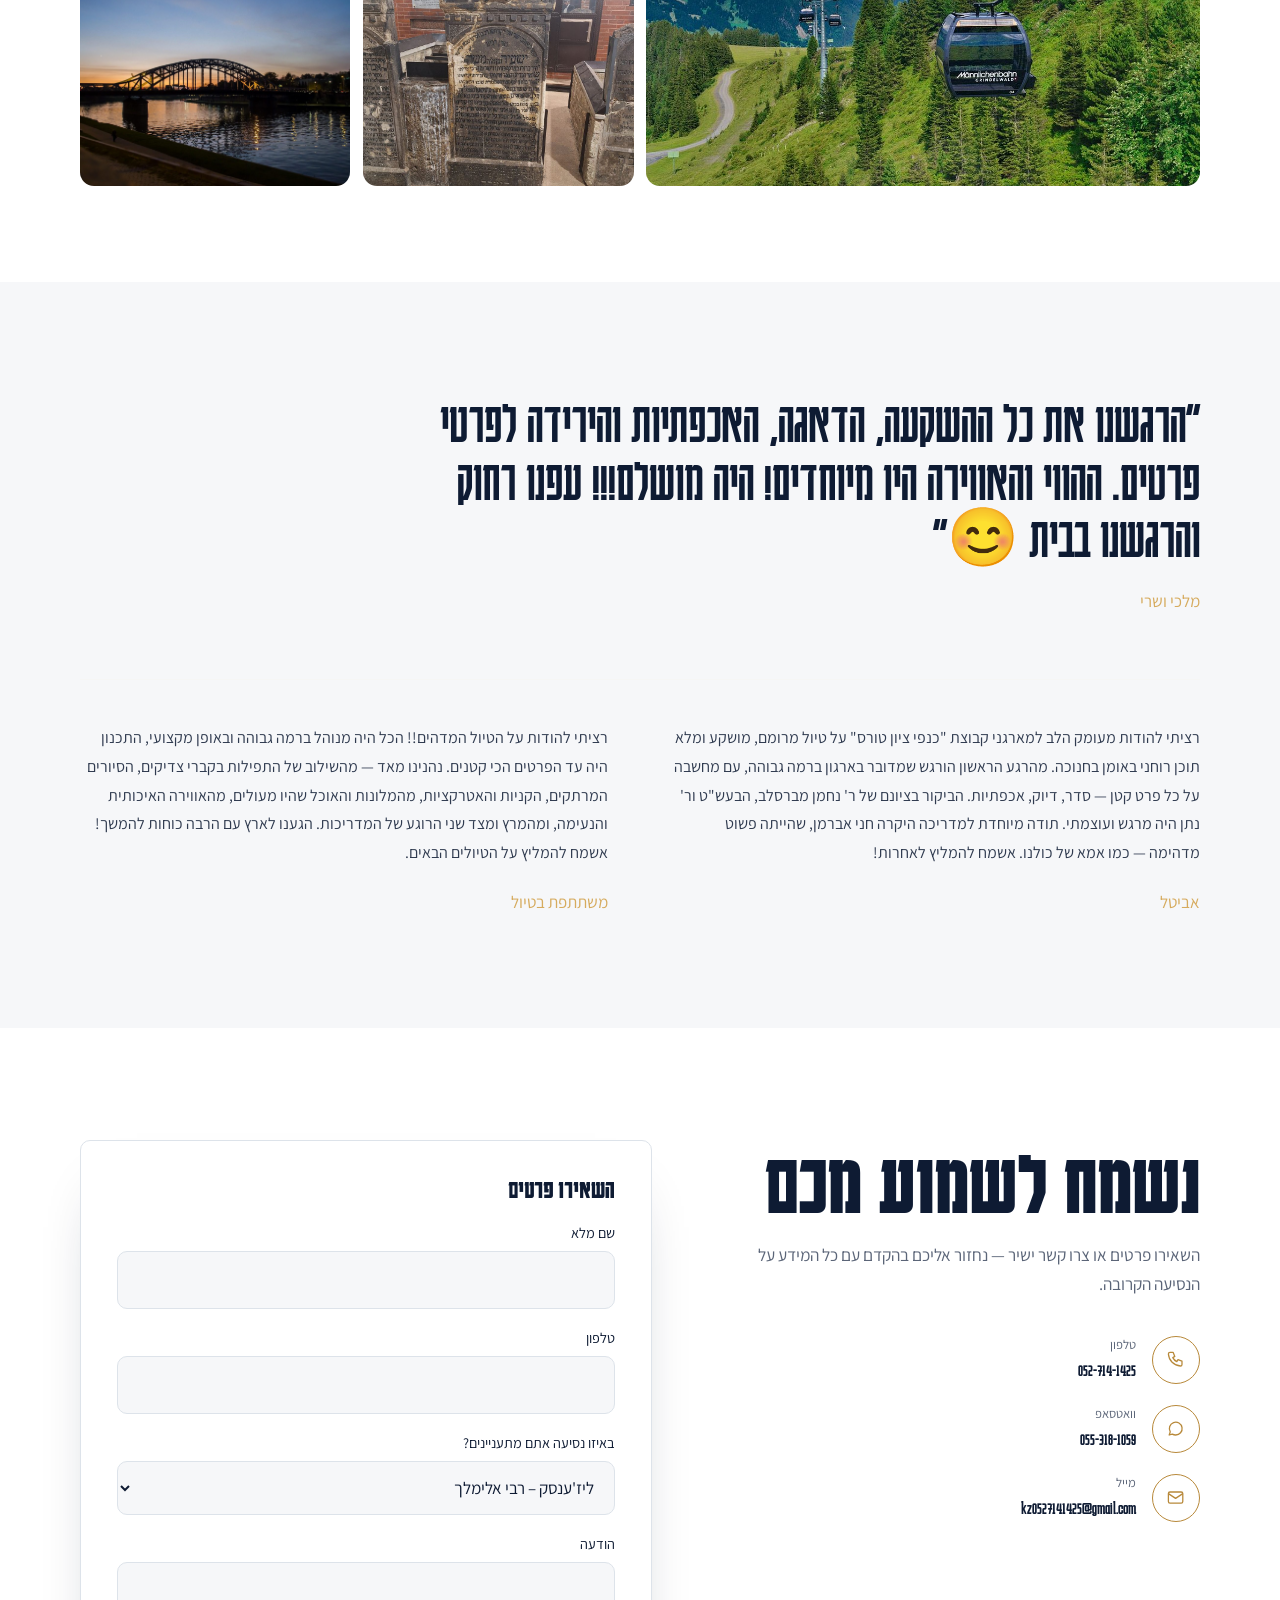
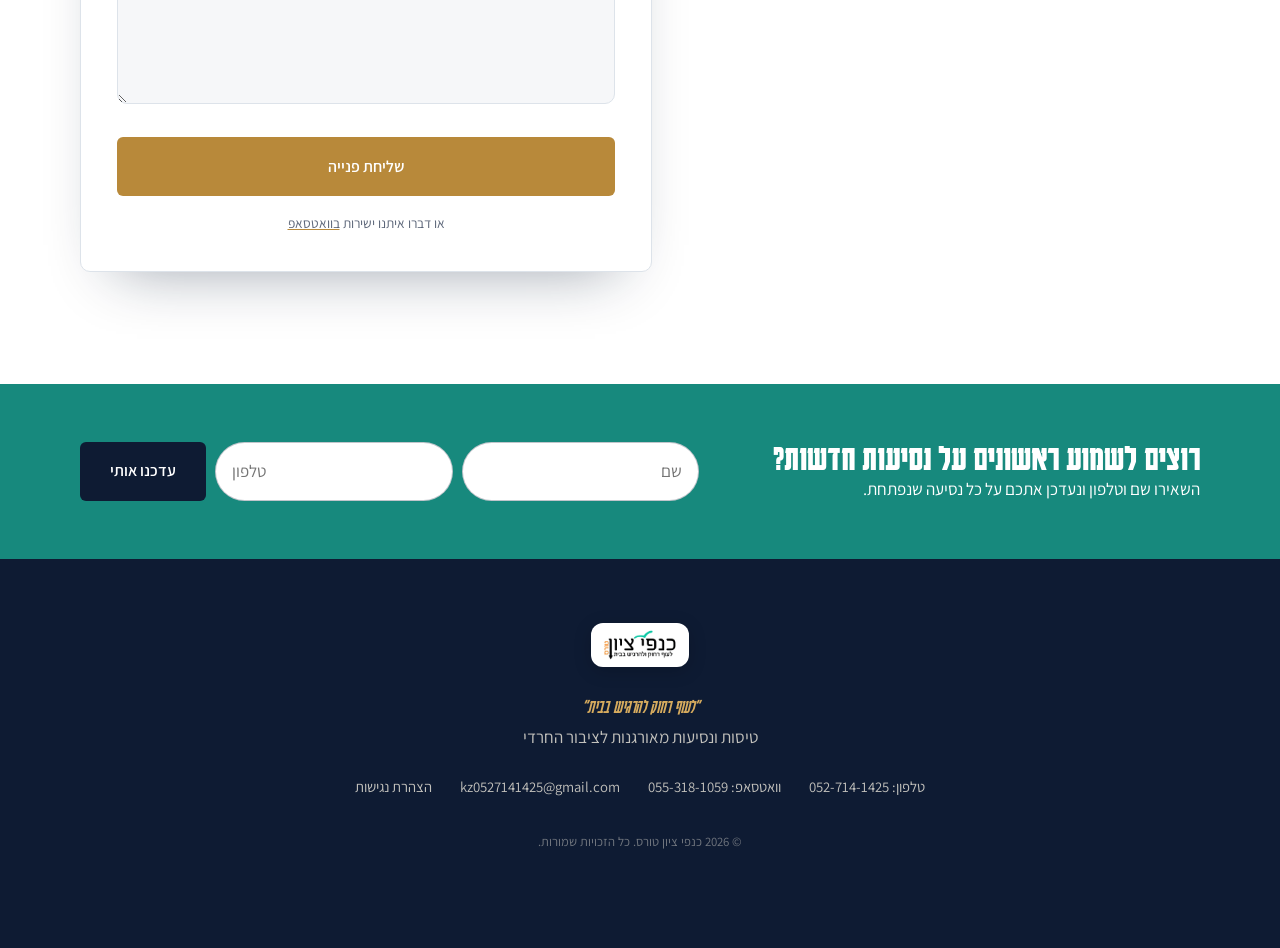
==== commit 149acdcc: "Magazine redesign: cover with expanding tzion panels, departures board, editorial destinations list," ====
--- a/index.html
+++ b/index.html
@@ -22,8 +22,9 @@
 <link rel="manifest" href="/site.webmanifest">
 <link rel="preconnect" href="https://fonts.googleapis.com">
 <link rel="preconnect" href="https://fonts.gstatic.com" crossorigin>
-<link href="https://fonts.googleapis.com/css2?family=Frank+Ruhl+Libre:ital,wght@0,400;0,500;0,700;0,900;1,500&family=Heebo:wght@300;400;500;700&display=swap" rel="stylesheet">
-<link rel="stylesheet" href="/styles.css?v=9">
+<link href="https://fonts.googleapis.com/css2?family=Karantina:wght@400;700&family=Assistant:wght@400;600;700&display=swap" rel="stylesheet">
+<link rel="stylesheet" href="/styles.css?v=10">
+<link rel="stylesheet" href="/mag.css?v=10">
 <script type="application/ld+json">
 {"@context":"https://schema.org","@type":"TravelAgency","name":"כנפי ציון טורס","url":"https://kanfei-zion.com/","logo":"https://kanfei-zion.com/images/logo.png","telephone":"+972527141425","email":"kz0527141425@gmail.com","slogan":"לעוף רחוק להרגיש בבית","description":"נסיעות מאורגנות לקברי צדיקים באירופה ובאוקראינה וטיולים מושקעים לנשים ולנערות."}
 </script>
@@ -41,7 +42,7 @@
   <div class="wrap">
     <a href="#top" class="logo-chip" aria-label="כנפי ציון טורס – לראש הדף"><img src="/images/logo.png" alt="כנפי ציון טורס" width="405" height="179"></a>
     <nav class="nav-links" aria-label="ניווט ראשי">
-      <a href="#trips">נסיעות קרובות</a>
+      <a href="#trips">לוח הנסיעות</a>
       <a href="#journey">היעדים</a>
       <a href="#why">למה כנפי ציון</a>
       <a href="#women">טיולי נשים</a>
@@ -53,139 +54,85 @@
 </header>
 
 <main id="main">
-<section class="hero" id="top">
-  <div class="hero-photo" aria-hidden="true"><img src="/images/ohel.jpg" alt="" width="900" height="1200" fetchpriority="high"></div>
-  <div class="map hero-map drawn" aria-hidden="true">
-<svg class="map-svg" id="hero-map-svg" viewBox="-24 -24 612 776" aria-hidden="true" focusable="false">
-<g class="grat">
-<line x1="23.0" y1="0" x2="23.0" y2="728.5"/>
-<line x1="138.2" y1="0" x2="138.2" y2="728.5"/>
-<line x1="253.4" y1="0" x2="253.4" y2="728.5"/>
-<line x1="368.6" y1="0" x2="368.6" y2="728.5"/>
-<line x1="483.8" y1="0" x2="483.8" y2="728.5"/>
-<line x1="0" y1="713.0" x2="564.4" y2="713.0"/>
-<line x1="0" y1="558.0" x2="564.4" y2="558.0"/>
-<line x1="0" y1="403.0" x2="564.4" y2="403.0"/>
-<line x1="0" y1="248.0" x2="564.4" y2="248.0"/>
-<line x1="0" y1="93.0" x2="564.4" y2="93.0"/>
-</g>
-<g class="refdots">
-<circle cx="161.5" cy="23.9" r="2"/>
-<circle cx="136.8" cy="91.1" r="2"/>
-<circle cx="116.1" cy="170.5" r="2"/>
-<circle cx="380.6" cy="79.0" r="2"/>
-<circle cx="385.2" cy="202.1" r="2"/>
-<circle cx="278.8" cy="265.7" r="2"/>
-<circle cx="345.1" cy="371.7" r="2"/>
-<circle cx="224.2" cy="465.6" r="2"/>
-<circle cx="397.2" cy="711.8" r="2"/>
-</g>
-<g class="routes">
-<path class="route" id="hr-lizhensk" data-dest="lizhensk" d="M488.9 657.8 Q249.8 418.6 194.0 84.9" pathLength="1"/>
-<path class="route" id="hr-kerestir" data-dest="kerestir" d="M488.9 657.8 Q248.0 455.0 169.6 150.0" pathLength="1"/>
-<path class="route" id="hr-pressburg" data-dest="pressburg" d="M488.9 657.8 Q199.1 470.8 71.6 150.4" pathLength="1"/>
-<path class="route" id="hr-uman" data-dest="uman" d="M488.9 657.8 Q347.1 413.2 373.7 131.8" pathLength="1"/>
-</g>
-<circle class="flylight" r="4" visibility="hidden"><set attributeName="visibility" to="visible" begin="2s"/><animateMotion dur="5s" begin="2s" repeatCount="indefinite" keyPoints="0;1" keyTimes="0;1" calcMode="spline" keySplines=".45 0 .25 1"><mpath href="#hr-lizhensk"/></animateMotion></circle><circle class="flylight" r="4" visibility="hidden"><set attributeName="visibility" to="visible" begin="2.8s"/><animateMotion dur="5.6s" begin="2.8s" repeatCount="indefinite" keyPoints="0;1" keyTimes="0;1" calcMode="spline" keySplines=".45 0 .25 1"><mpath href="#hr-kerestir"/></animateMotion></circle><circle class="flylight" r="4" visibility="hidden"><set attributeName="visibility" to="visible" begin="3.6s"/><animateMotion dur="6.2s" begin="3.6s" repeatCount="indefinite" keyPoints="0;1" keyTimes="0;1" calcMode="spline" keySplines=".45 0 .25 1"><mpath href="#hr-pressburg"/></animateMotion></circle><circle class="flylight" r="4" visibility="hidden"><set attributeName="visibility" to="visible" begin="4.4s"/><animateMotion dur="5.2s" begin="4.4s" repeatCount="indefinite" keyPoints="0;1" keyTimes="0;1" calcMode="spline" keySplines=".45 0 .25 1"><mpath href="#hr-uman"/></animateMotion></circle><circle class="home-dot" cx="488.9" cy="657.8" r="6"/><circle class="home-ring" cx="488.9" cy="657.8" r="13"/>
-</svg>
-<span class="ref-label" style="left:30.29%;top:6.16%">ורשה</span>
-<span class="ref-label" style="left:26.26%;top:14.83%">קרקוב</span>
-<span class="ref-label" style="left:22.88%;top:25.05%">בודפשט</span>
-<span class="ref-label" style="left:66.06%;top:13.27%">קייב</span>
-<span class="ref-label" style="left:66.81%;top:29.12%">אודסה</span>
-<span class="ref-label" style="left:49.44%;top:37.30%">בוקרשט</span>
-<span class="ref-label" style="left:60.27%;top:50.96%">איסטנבול</span>
-<span class="ref-label" style="left:40.52%;top:63.05%">אתונה</span>
-<span class="ref-label" style="left:68.77%;top:94.75%">קהיר</span>
-<span class="sea-label" style="left:34.01%;top:76.55%">הים התיכון</span>
-<span class="sea-label" style="left:80.28%;top:41.82%">הים השחור</span>
-<span class="home-label" style="left:83.74%;top:87.81%">ירושלים</span>
-<span class="pin" data-dest="lizhensk" style="left:35.59%;top:14.03%"><span class="pin-dot" aria-hidden="true"></span><span class="pin-label">ליז'ענסק</span></span>
-<span class="pin" data-dest="kerestir" style="left:31.61%;top:22.41%"><span class="pin-dot" aria-hidden="true"></span><span class="pin-label">קערסטיר</span></span>
-<span class="pin" data-dest="pressburg" style="left:15.62%;top:22.45%"><span class="pin-dot" aria-hidden="true"></span><span class="pin-label">פרשבורג</span></span>
-<span class="pin" data-dest="uman" style="left:64.93%;top:20.06%"><span class="pin-dot" aria-hidden="true"></span><span class="pin-label">אומן</span></span>
-  </div>
-  <div class="wrap">
-    <div class="hero-in">
-      <p class="bsd">בס״ד</p>
-      <h1><span>כנפי ציון</span><span>טורס</span></h1>
-      <div class="rule" aria-hidden="true"></div>
-      <p class="hero-sub">נסיעות מאורגנות לקברי צדיקים באירופה ובאוקראינה, וטיולים מושקעים לנשים ולנערות</p>
-      <p class="slogan">״לעוף רחוק להרגיש בבית״</p>
-      <div class="hero-cta">
-        <a class="btn btn-gold" href="tel:0527141425">התקשרו עכשיו</a>
-        <a class="btn btn-ghost" href="mailto:kz0527141425@gmail.com">שלחו מייל</a>
+<section class="cover" id="top" aria-labelledby="cover-title">
+  <div class="wrap cover-grid">
+    <div class="cover-text">
+      <p class="cover-bsd">בס״ד</p>
+      <h1 id="cover-title" class="cover-title"><span>כנפי ציון</span><span>טורס</span></h1>
+      <p class="cover-sub">נסיעות מאורגנות לקברי צדיקים באירופה ובאוקראינה, וטיולים מושקעים לנשים ולנערות</p>
+      <p class="cover-slogan">״לעוף רחוק להרגיש בבית״</p>
+      <div class="cover-cta">
+        <a class="btn btn-ink" href="tel:0527141425">התקשרו עכשיו</a>
+        <a class="btn btn-line" href="mailto:kz0527141425@gmail.com">שלחו מייל</a>
       </div>
-    </div>
-  </div>
-</section>
-
-<div class="pass-wrap">
-  <div class="wrap">
-    <article class="pass" id="next-pass" aria-labelledby="np-name">
-      <div class="pass-main">
-        <p class="pass-label">הנסיעה הקרובה · ההרשמה פתוחה</p>
-        <h2 id="np-name">רבי אלימלך מליז'ענסק</h2>
-        <p class="pass-meta"><span id="np-place">ליז'ענסק, פולין</span> · <b id="np-heb">כ״א אדר ב׳ תשפ״ז</b></p>
-      </div>
-      <div class="pass-stub">
-        <p class="pass-count" aria-live="polite"><span>בעוד</span><b id="np-days">—</b><span id="np-unit">ימים</span></p>
-        <a class="btn btn-ink" id="np-cta" href="https://wa.me/972553181059" target="_blank" rel="noopener">שריינו מקום</a>
-      </div>
-    </article>
-  </div>
-</div>
-
-
-<section class="trips" id="trips" aria-labelledby="trips-title">
-  <div class="wrap">
-    <div class="head">
-      <h2 class="sec-title" id="trips-title">נסיעות קרובות</h2>
-      <p>בחרו נסיעה, שריינו מקום — ונחזור אליכם עם כל הפרטים.</p>
-    </div>
+      <article class="nextup" id="next-pass" aria-labelledby="np-name">
+        <div class="nextup-count" aria-live="polite"><b id="np-days">—</b><span id="np-unit">ימים</span></div>
+        <div class="nextup-body">
+          <p class="nextup-label">הנסיעה הקרובה</p>
+          <h2 id="np-name">רבי אלימלך מליז'ענסק</h2>
+          <p class="nextup-meta"><span id="np-place">ליז'ענסק, פולין</span>, <b id="np-heb">כ״א אדר ב׳ תשפ״ז</b></p>
+        </div>
+        <a class="btn btn-gold" id="np-cta" href="https://wa.me/972553181059" target="_blank" rel="noopener">שריינו מקום</a>
+      </article>
+    </div>
+    <div class="panels" id="panels">
+      <a class="panel is-open" href="/uman" style="--i:0">
+        <img src="/images/uman.jpg" alt="היכל ציון רבי נחמן מברסלב באומן" width="350" height="390" fetchpriority="high">
+        <span class="panel-cap"><small>אוקראינה</small><b>אומן</b></span>
+      </a>
+      <a class="panel" href="/lizhensk" style="--i:1">
+        <img src="/images/ohel.jpg" alt="ציון רבי אלימלך מליז'ענסק" width="900" height="1200">
+        <span class="panel-cap"><small>פולין</small><b>ליז'ענסק</b></span>
+      </a>
+      <a class="panel" href="/kerestir" style="--i:2">
+        <img src="/images/kerestir.jpg" alt="ציון ר' ישעיה מקערסטיר" width="900" height="1200">
+        <span class="panel-cap"><small>הונגריה</small><b>קערסטיר</b></span>
+      </a>
+    </div>
+  </div>
+</section>
+
+<section class="board" id="trips" aria-labelledby="trips-title">
+  <div class="wrap">
+    <header class="sec-head">
+      <h2 class="sec-title" id="trips-title">לוח הנסיעות</h2>
+      <p>כל הנסיעות הקרובות במקום אחד. בוחרים נסיעה, משריינים מקום, ואנחנו חוזרים אליכם עם כל הפרטים.</p>
+    </header>
+    <div class="board-head" aria-hidden="true"><span>מועד</span><span>נסיעה</span><span>פרטים</span><span></span></div>
     <div class="tgrid" id="trips-grid"></div>
   </div>
 </section>
 
 <section class="stats" id="stats" hidden aria-label="כנפי ציון במספרים"><div class="wrap" id="stats-grid"></div></section>
 
-<section class="journey" id="journey" aria-labelledby="journey-title">
-  <div class="wrap">
-    <div>
-      <h2 id="journey-title">מארץ ישראל<br>אל ציוני הצדיקים</h2>
-      <p class="lead">נסיעות קבוצתיות מאורגנות לציוני הצדיקים, בימי ההילולא ולאורך השנה, עם תפילות, סיפורים ואווירה מרוממת.</p>
-      <div class="dest-tabs" role="group" aria-label="בחירת יעד">
-        <button type="button" class="dest-tab" data-dest="lizhensk" aria-selected="true" aria-controls="dest-panel"><small>פולין</small><strong>ליז'ענסק</strong></button>
-        <button type="button" class="dest-tab" data-dest="kerestir" aria-selected="false" aria-controls="dest-panel"><small>הונגריה</small><strong>קערסטיר</strong></button>
-        <button type="button" class="dest-tab" data-dest="pressburg" aria-selected="false" aria-controls="dest-panel"><small>סלובקיה</small><strong>החתם סופר</strong></button>
-        <button type="button" class="dest-tab" data-dest="uman" aria-selected="false" aria-controls="dest-panel"><small>אוקראינה</small><strong>אומן</strong></button>
-      </div>
-      <div class="dest-panel" id="dest-panel" aria-live="polite" tabindex="-1"></div>
-    </div>
-    <figure class="j-visual" aria-live="polite">
-      <div class="j-frame"><img id="j-img" src="/images/ohel.jpg" alt="ציון רבי אלימלך מליז'ענסק" width="900" height="1200" loading="lazy">
-        <svg class="j-emblem" aria-hidden="true"><use href="#wing"/></svg></div>
-      <figcaption id="j-cap">ציון רבי אלימלך מליז'ענסק</figcaption>
-    </figure>
-  </div>
-</section>
-
-<section class="band" id="why">
-  <div class="wrap tz-grid">
-    <div class="arches">
-      <figure class="arch"><img src="/images/ohel.jpg" alt="ציון רבי אלימלך מליז'ענסק" width="1200" height="1600" loading="lazy"><figcaption>ציון רבי אלימלך מליז'ענסק</figcaption></figure>
-      <figure class="arch"><img src="/images/kerestir.jpg" alt="ציון ר' ישעיה מקערסטיר" width="1530" height="2040" loading="lazy"><figcaption>ציון ר' ישעיה מקערסטיר</figcaption></figure>
-    </div>
-    <div>
-      <h2 class="sec-title">למה כנפי ציון</h2>
-      <ul class="why">
-        <li><svg aria-hidden="true"><use href="#wing"/></svg><h3>ארגון ברמה גבוהה</h3><p>מחשבה על כל פרט קטן, מהתכנון ועד ההגעה חזרה הביתה.</p></li>
-        <li><svg aria-hidden="true"><use href="#wing"/></svg><h3>ליווי רוחני</h3><p>תפילות בציוני הצדיקים ואווירה של התרוממות לאורך כל הדרך.</p></li>
-        <li><svg aria-hidden="true"><use href="#wing"/></svg><h3>מדריכה מסורה</h3><p>ליווי אישי, חם ואכפתי.</p></li>
-        <li><svg aria-hidden="true"><use href="#wing"/></svg><h3>דיוק ואמינות</h3><p>סדר, דיוק ואכפתיות — נסיעה שאפשר לסמוך עליה בעיניים עצומות.</p></li>
-        <li><svg aria-hidden="true"><use href="#wing"/></svg><h3>כשרות מהודרת</h3><p>אווירה שמורה ומוקפדת.</p></li>
-      </ul>
-    </div>
+<section class="dests" id="journey" aria-labelledby="journey-title">
+  <div class="wrap">
+    <header class="sec-head">
+      <h2 class="sec-title" id="journey-title">היעדים שלנו</h2>
+      <p>נסיעות קבוצתיות מאורגנות לציוני הצדיקים, בימי ההילולא ולאורך השנה, עם תפילות, סיפורים ואווירה מרוממת.</p>
+    </header>
+    <ol class="dest-list">
+      <li><a href="/lizhensk"><span class="dl-name">רבי אלימלך מליז'ענסק</span><span class="dl-place">ליז'ענסק, פולין</span><span class="dl-when">הילולא כ״א אדר</span><span class="dl-go">לפרטים</span></a></li>
+      <li><a href="/kerestir"><span class="dl-name">רבי ישעיה מקערסטיר</span><span class="dl-place">קערסטיר, הונגריה</span><span class="dl-when">הילולא ג׳ אייר</span><span class="dl-go">לפרטים</span></a></li>
+      <li><a href="/pressburg"><span class="dl-name">רבינו החתם סופר</span><span class="dl-place">פרשבורג, סלובקיה</span><span class="dl-when">הילולא כ״ה תשרי</span><span class="dl-go">לפרטים</span></a></li>
+      <li><a href="/uman"><span class="dl-name">רבי נחמן מברסלב</span><span class="dl-place">אומן, אוקראינה</span><span class="dl-when">ראש השנה וחנוכה</span><span class="dl-go">לפרטים</span></a></li>
+    </ol>
+  </div>
+</section>
+
+<section class="why" id="why" aria-labelledby="why-title">
+  <div class="wrap why-grid">
+    <div class="why-lead">
+      <h2 class="sec-title" id="why-title">למה לנסוע איתנו</h2>
+      <p class="why-quote">״לעוף רחוק<br>להרגיש בבית״</p>
+    </div>
+    <dl class="why-list">
+      <div><dt>ארגון ברמה גבוהה</dt><dd>מחשבה על כל פרט קטן, מהתכנון ועד ההגעה חזרה הביתה.</dd></div>
+      <div><dt>ליווי רוחני</dt><dd>תפילות בציוני הצדיקים ואווירה של התרוממות לאורך כל הדרך.</dd></div>
+      <div><dt>מדריכה מסורה</dt><dd>ליווי אישי, חם ואכפתי.</dd></div>
+      <div><dt>דיוק ואמינות</dt><dd>סדר, דיוק ואכפתיות. נסיעה שאפשר לסמוך עליה בעיניים עצומות.</dd></div>
+      <div><dt>כשרות מהודרת</dt><dd>אווירה שמורה ומוקפדת.</dd></div>
+    </dl>
   </div>
 </section>
 
@@ -355,6 +302,6 @@
   <button class="ln" type="button" aria-label="התמונה הבאה">‹</button>
 </div>
 
-<script src="/app.js?v=9" defer></script>
+<script src="/app.js?v=10" defer></script>
 </body>
 </html>
--- a/mag.css
+++ b/mag.css
@@ -0,0 +1,153 @@
+/* ===== Kanfei Zion — modern magazine layer ===== */
+:root{
+  --paper:#ffffff;--parch:#f6f7f9;--parch-2:#eaf0f4;
+  --night:#0e1b33;--navy:#16284a;--ink:#0e1b33;--muted:#5b6578;--line:#dde3ea;
+  --gold:#b8893a;--gold-hi:#d6ab5e;--teal:#17897d;
+  --display:"Karantina","Assistant",sans-serif;
+  --sans:"Assistant",system-ui,-apple-system,"Segoe UI",Arial,sans-serif;
+}
+body{background:var(--paper);font-size:1.0625rem}
+h1,h2,h3{font-family:var(--display);font-weight:700;letter-spacing:0;line-height:.95}
+.flight{display:none}
+.btn{border-radius:6px;font-weight:600}
+.btn-line{border-color:var(--ink);color:var(--ink)}
+.btn-line:hover{background:var(--ink);color:#fff}
+.btn-ink{background:var(--ink);color:#fff}
+.btn-ink:hover{background:var(--navy)}
+.btn-gold{background:var(--gold);color:#fff}
+.btn-gold:hover{background:#9d7330}
+
+/* nav: light, magazine masthead */
+.nav{background:rgba(255,255,255,.92)!important;backdrop-filter:blur(10px);border-bottom:1px solid var(--line);color:var(--ink)}
+.nav .nav-links a{color:var(--ink)}
+.nav .nav-links a:hover{color:var(--teal)}
+.nav .nav-phone{border-color:var(--ink);color:var(--ink)}
+.nav.solid{box-shadow:0 8px 24px -18px rgba(14,27,51,.4)}
+
+.sec-title{font-size:clamp(3rem,8vw,5.5rem);color:var(--ink)}
+.sec-head{display:grid;gap:1rem;margin-bottom:2.5rem;align-items:end}
+@media(min-width:900px){.sec-head{grid-template-columns:auto 1fr;gap:3rem}.sec-head p{max-width:34rem;justify-self:start}}
+.sec-head p{color:var(--muted);font-size:1.1rem;line-height:1.7}
+
+/* ===== Cover ===== */
+.cover{padding:7.5rem 0 4rem;background:var(--paper);position:relative;overflow:hidden}
+.cover-grid{display:grid;gap:2.5rem;align-items:stretch}
+@media(min-width:960px){.cover-grid{grid-template-columns:1fr 1.05fr;gap:3.5rem;min-height:min(78svh,720px)}}
+.cover-text{display:flex;flex-direction:column;justify-content:center}
+.cover-bsd{font-size:.95rem;color:var(--muted);margin-bottom:.5rem}
+.cover-title{font-size:clamp(5.5rem,17vw,11.5rem);line-height:.78;color:var(--ink);display:flex;flex-direction:column}
+.cover-title span:last-child{color:var(--teal)}
+.cover-sub{margin-top:1.75rem;font-size:clamp(1.15rem,2.2vw,1.35rem);line-height:1.6;max-width:30rem;color:var(--ink)}
+.cover-slogan{margin-top:.6rem;font-family:var(--display);font-size:2rem;color:var(--gold);line-height:1}
+.cover-cta{margin-top:1.75rem;display:flex;flex-wrap:wrap;gap:.75rem}
+.nextup{margin-top:2.25rem;display:grid;grid-template-columns:auto 1fr;gap:.25rem 1.25rem;align-items:center;padding:1.1rem 1.25rem;border:1px solid var(--line);border-radius:10px;background:var(--parch)}
+.nextup-count{grid-row:span 2;text-align:center;padding-inline-end:1.25rem;border-inline-end:1px solid var(--line)}
+.nextup-count b{display:block;font-family:var(--display);font-size:3.6rem;line-height:.85;color:var(--teal)}
+.nextup-count span{font-size:.85rem;color:var(--muted)}
+.nextup-label{font-size:.85rem;color:var(--muted)}
+.nextup h2{font-family:var(--sans);font-size:1.2rem;line-height:1.3;color:var(--ink)}
+.nextup-meta{font-size:.92rem;color:var(--muted)}
+.nextup-meta b{color:var(--gold);font-weight:600}
+.nextup .btn{grid-column:2;justify-self:start;margin-top:.5rem;padding:.6rem 1.2rem;font-size:.95rem}
+@media(min-width:600px){.nextup{grid-template-columns:auto 1fr auto}.nextup .btn{grid-column:3;grid-row:1/span 2;margin:0}}
+
+/* expanding tzion panels — the signature */
+.panels{display:flex;gap:.6rem;min-height:26rem}
+@media(min-width:960px){.panels{min-height:0}}
+.panel{position:relative;flex:1;overflow:hidden;border-radius:12px;background:var(--night);transition:flex-grow .7s cubic-bezier(.3,.7,.2,1);animation:panelup .9s cubic-bezier(.2,.7,.2,1) both;animation-delay:calc(.15s + var(--i)*.12s)}
+.panel.is-open{flex-grow:3.2}
+.panel img{position:absolute;inset:0;width:100%;height:100%;object-fit:cover;transition:transform 1.2s ease,filter .6s}
+.panel:not(.is-open) img{filter:saturate(.6) brightness(.75)}
+.panel.is-open img{transform:scale(1.03)}
+.panel::after{content:"";position:absolute;inset:0;background:linear-gradient(180deg,rgba(14,27,51,0) 45%,rgba(14,27,51,.85) 100%)}
+.panel-cap{position:absolute;z-index:1;inset-inline:1rem;bottom:1rem;color:#fff;display:flex;flex-direction:column;line-height:1.1;white-space:nowrap}
+.panel-cap small{font-size:.85rem;opacity:.8}
+.panel-cap b{font-family:var(--display);font-size:2.6rem;font-weight:700;line-height:.95}
+.panel:not(.is-open) .panel-cap b{font-size:1.7rem}
+.panel:focus-visible{outline:3px solid var(--teal);outline-offset:3px}
+@keyframes panelup{from{opacity:0;transform:translateY(40px)}to{opacity:1;transform:none}}
+@media(max-width:959px){.panels{min-height:20rem}.panel:not(.is-open) .panel-cap small{display:none}}
+@media(prefers-reduced-motion:reduce){.panel{animation:none;transition:none}}
+body.a11y-nomotion .panel{animation:none;transition:none}
+
+/* ===== Departures board ===== */
+.board{padding:5.5rem 0;background:var(--parch)}
+.board-head{display:none}
+.tgrid{display:block!important;border-top:2px solid var(--ink)}
+.tcard{display:grid!important;grid-template-columns:5.5rem 1fr;gap:.35rem 1.25rem;padding:1.4rem 0!important;background:none!important;border:0!important;border-bottom:1px solid var(--line)!important;border-radius:0!important;box-shadow:none!important;transform:none!important;align-items:start}
+.tcard:hover{background:rgba(23,137,125,.04)!important}
+.tcard .tdays{grid-column:1;grid-row:3;order:0;margin:0;font-size:.8rem;color:var(--teal)}
+.tcard .tdate{grid-column:1;grid-row:1/span 2;font-size:2.6rem;line-height:.9}
+.tcard .tdate small{font-family:var(--sans);font-size:.78rem;line-height:1.3;margin-top:.4rem}
+.tcard h3{grid-column:2;margin:0!important;font-family:var(--sans);font-size:1.25rem;line-height:1.3}
+.tcard .tplace{grid-column:2;font-size:.95rem}
+.tcard .tstat{grid-column:2;margin-top:.4rem}
+.tcard .tprice{grid-column:2;margin-top:.2rem;font-weight:600}
+.tcard .tact{grid-column:2;padding-top:.75rem!important;margin:0!important;justify-content:flex-start!important;gap:1.25rem!important}
+.tcard .btn{border-radius:6px}
+@media(min-width:900px){
+  .board-head{display:grid;grid-template-columns:8rem 1.3fr 1.4fr 13rem;gap:2rem;padding-bottom:.6rem;font-size:.85rem;color:var(--muted)}
+  .tcard{grid-template-columns:8rem 1.3fr 1.4fr 13rem;gap:.2rem 2rem;padding:1.6rem 0!important}
+  .tcard .tdate{grid-row:1/span 3;font-size:3.2rem}
+  .tcard .tdays{grid-column:1;grid-row:4}
+  .tcard h3{grid-column:2;grid-row:1}
+  .tcard .tplace{grid-column:2}
+  .tcard .tplace + .tplace{grid-column:3;grid-row:1/span 3;align-self:start}
+  .tcard .tstat{grid-column:2}
+  .tcard .tprice{grid-column:3}
+  .tcard .tact{grid-column:4;grid-row:1/span 4;flex-direction:column!important;align-items:stretch!important;align-self:center;padding:0!important;gap:.6rem!important;text-align:center}
+}
+
+/* ===== Destinations: editorial list ===== */
+.dests{padding:6rem 0;background:var(--paper)}
+.dest-list{list-style:none;border-top:2px solid var(--ink)}
+.dest-list a{display:grid;grid-template-columns:1fr auto;gap:.2rem 1.5rem;padding:1.5rem 0;border-bottom:1px solid var(--line);align-items:baseline;transition:padding .35s,color .25s}
+.dl-name{font-family:var(--display);font-size:clamp(2.4rem,6.5vw,4.4rem);line-height:.95;font-weight:700;grid-column:1}
+.dl-place{grid-column:1;color:var(--muted)}
+.dl-when{grid-column:1;color:var(--gold);font-weight:600}
+.dl-go{grid-column:2;grid-row:1/span 3;align-self:center;font-weight:600;border-bottom:2px solid var(--teal);padding-bottom:2px}
+.dest-list a:hover{color:var(--teal);padding-inline-start:.75rem}
+@media(min-width:900px){.dest-list a{grid-template-columns:1.6fr 1fr 1fr auto}.dl-name,.dl-place,.dl-when{grid-column:auto}.dl-go{grid-column:auto;grid-row:auto}}
+
+/* ===== Why ===== */
+.why{padding:6rem 0;background:var(--night);color:#fff}
+.why .sec-title{color:#fff}
+.why-grid{display:grid;gap:3rem}
+@media(min-width:900px){.why-grid{grid-template-columns:1fr 1.2fr;gap:5rem}}
+.why-quote{margin-top:2rem;font-family:var(--display);font-size:clamp(3rem,7vw,5rem);line-height:.9;color:var(--gold-hi)}
+.why-list{display:grid;gap:0;border-top:1px solid rgba(255,255,255,.25)}
+.why-list div{padding:1.3rem 0;border-bottom:1px solid rgba(255,255,255,.18);display:grid;gap:.3rem}
+@media(min-width:600px){.why-list div{grid-template-columns:12rem 1fr;gap:1.5rem}}
+.why-list dt{font-weight:700;font-size:1.15rem}
+.why-list dd{color:rgba(255,255,255,.75)}
+
+/* ===== quieter restyle of remaining sections ===== */
+.women{background:var(--parch)!important}
+.gallery{background:var(--paper)}
+.voices{background:var(--parch)!important;color:var(--ink)!important}
+.voices .mark{display:none}
+.voices blockquote{color:var(--ink)}
+.feature-q blockquote{font-family:var(--display)!important;font-size:clamp(2.2rem,5vw,3.6rem)!important;line-height:1!important}
+.contact{background:var(--paper)}
+.fbox{border-radius:10px!important}
+.updates{background:var(--teal)!important;color:#fff!important}
+.updates h2{color:#fff}
+.updates .btn-ink{background:var(--ink)}
+.footer{background:var(--night)}
+.tag{border-radius:6px}
+/* cover tuning */
+.cover-title{font-size:clamp(4.6rem,10vw,8.6rem)}
+.cover-title span{white-space:nowrap}
+@media(min-width:960px){.cover{padding-top:6.5rem}.cover-grid{min-height:0;align-items:center}.panels{height:min(36rem,72svh);align-self:center}}
+.panel:not(.is-open) .panel-cap{inset-inline:.6rem}
+.panel:not(.is-open) .panel-cap small{display:none}
+.panel:not(.is-open) .panel-cap b{font-family:var(--sans);font-size:1rem;font-weight:700;white-space:normal}
+section.why{margin-top:0}
+.why .why-quote{margin-top:2rem;font-family:var(--display);font-size:clamp(3rem,7vw,5.2rem);line-height:.9;color:var(--gold-hi)}
+/* board date: big day, small month */
+.tcard .tdate{display:flex;flex-direction:column;line-height:1}
+.tcard .tdate b{font-size:3.6rem;line-height:.85;font-weight:700}
+.tcard .tdate span{font-family:var(--sans);font-size:1rem;font-weight:600;margin-top:.15rem}
+@media(min-width:900px){.tcard .tdate b{font-size:4.2rem}}
+.tcard .tstat{justify-self:start;align-self:start}
+@media(max-width:600px){.cover-slogan{font-size:1.6rem}.cover{padding-top:6rem}}
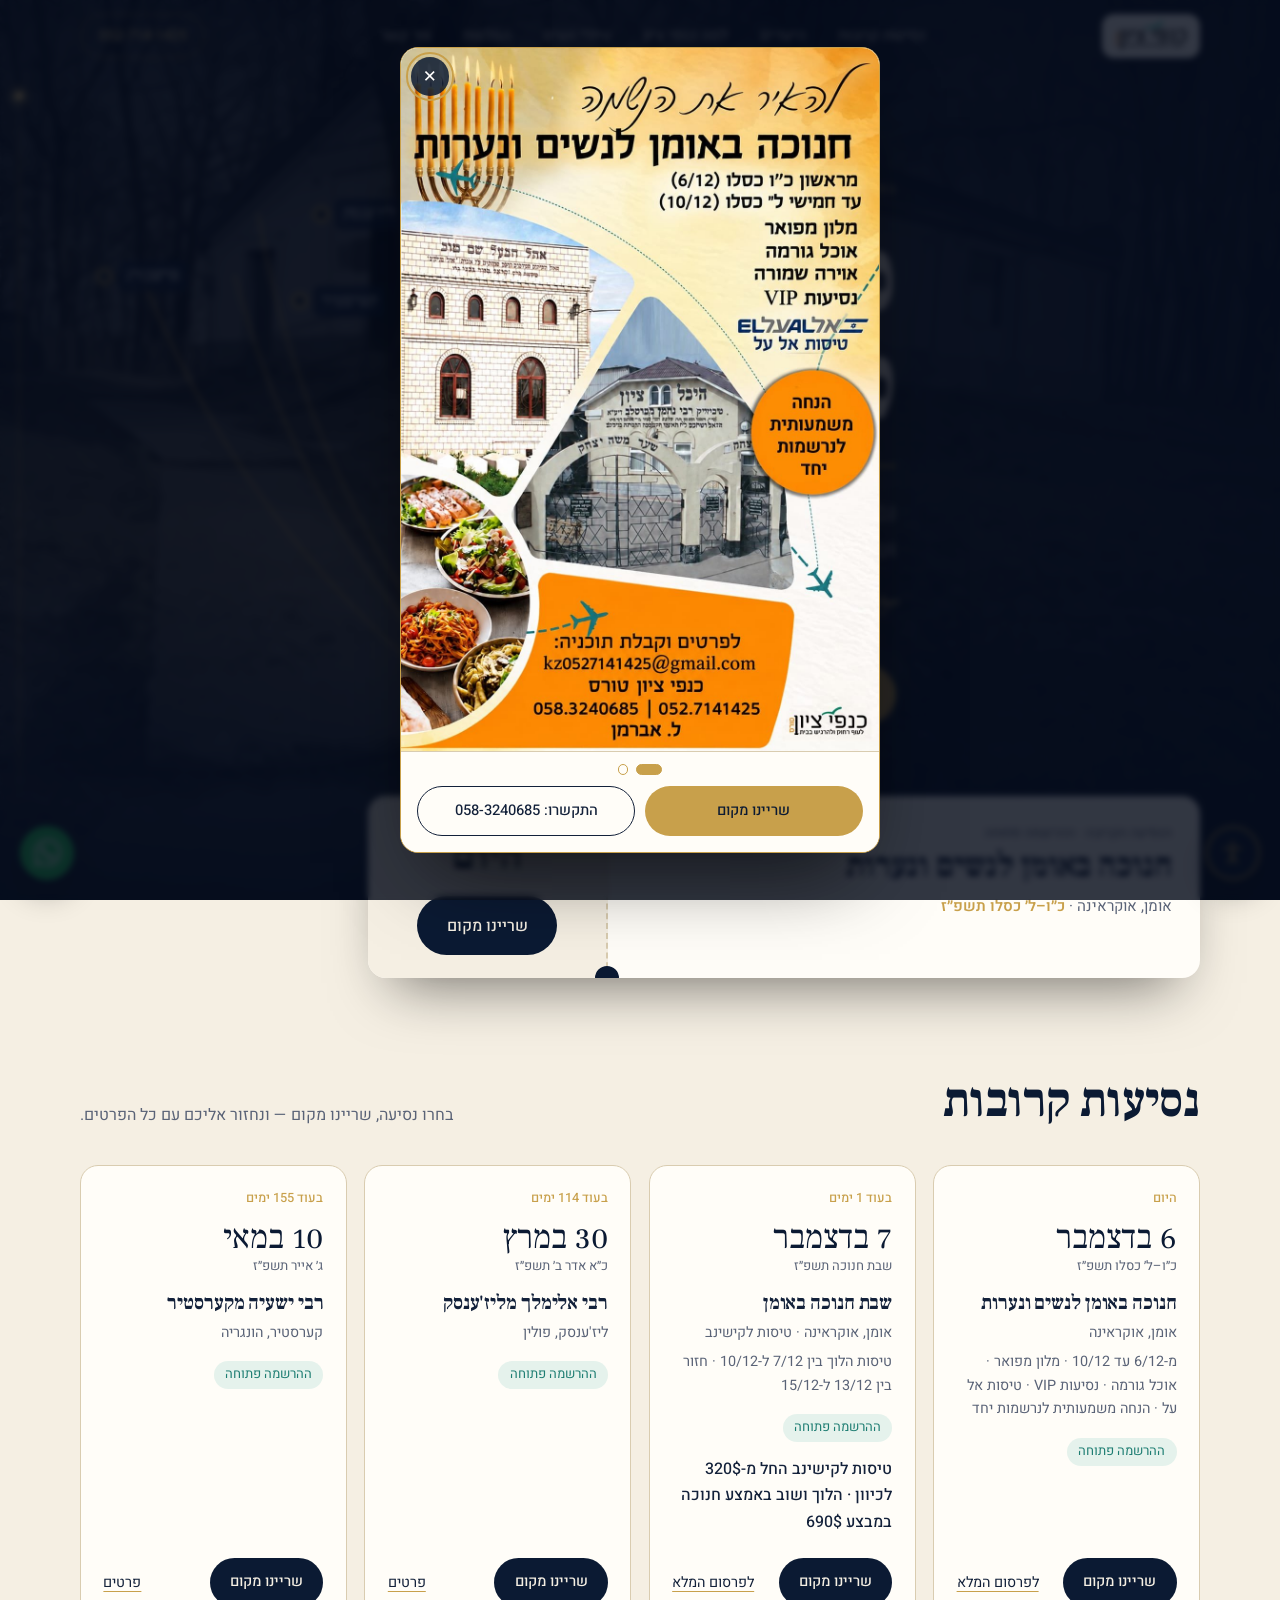
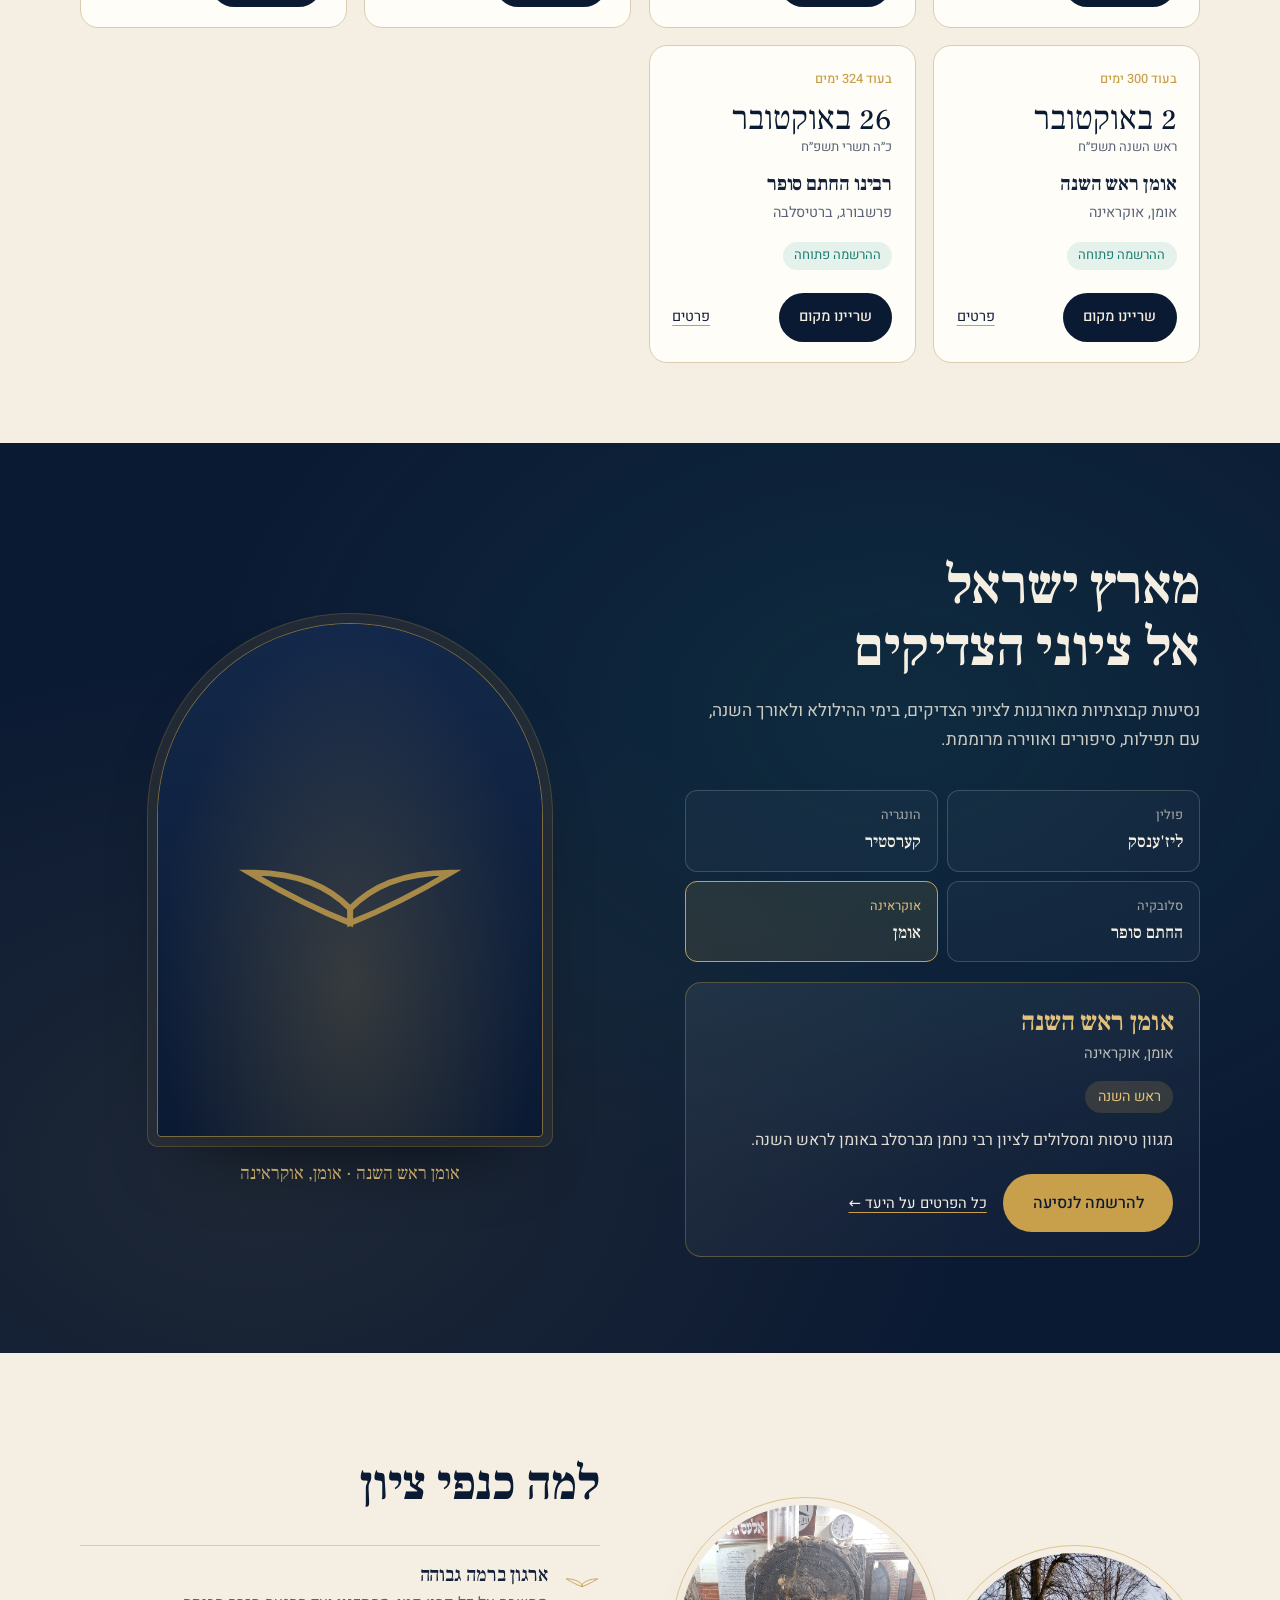
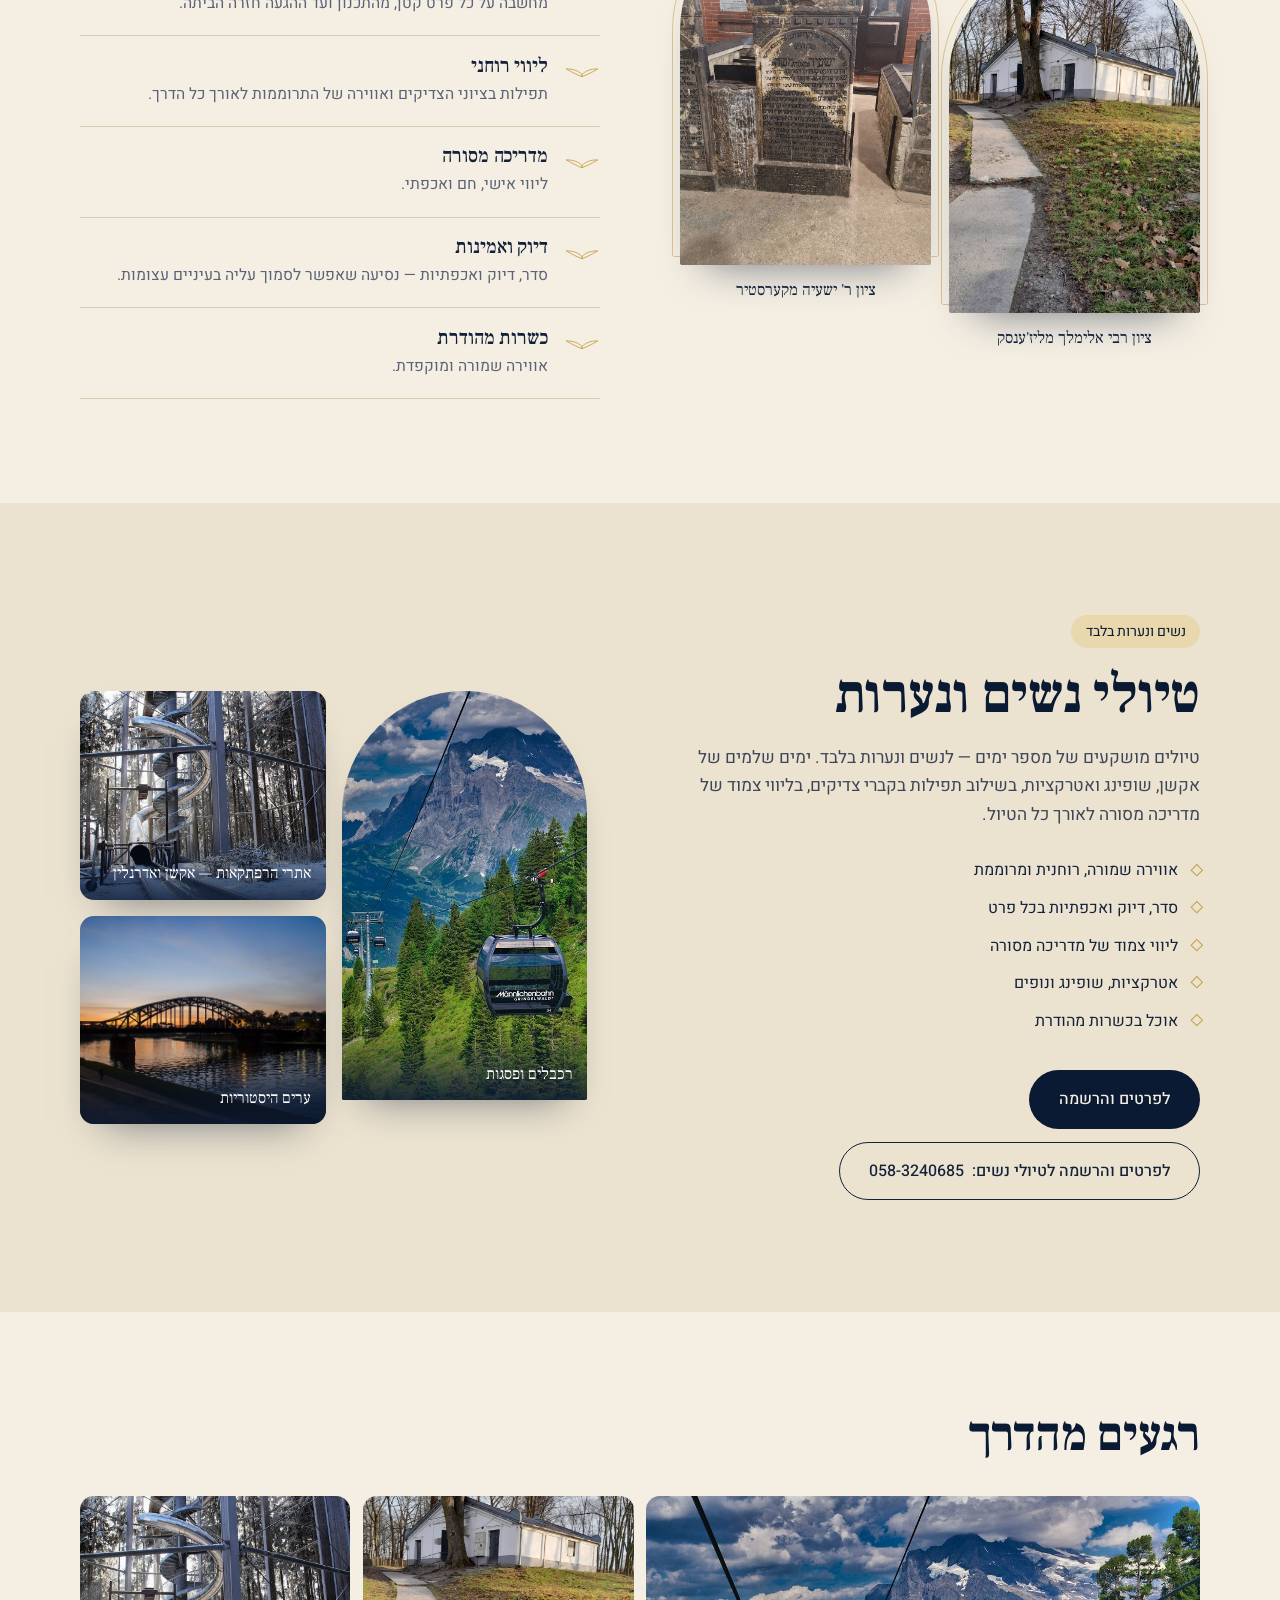
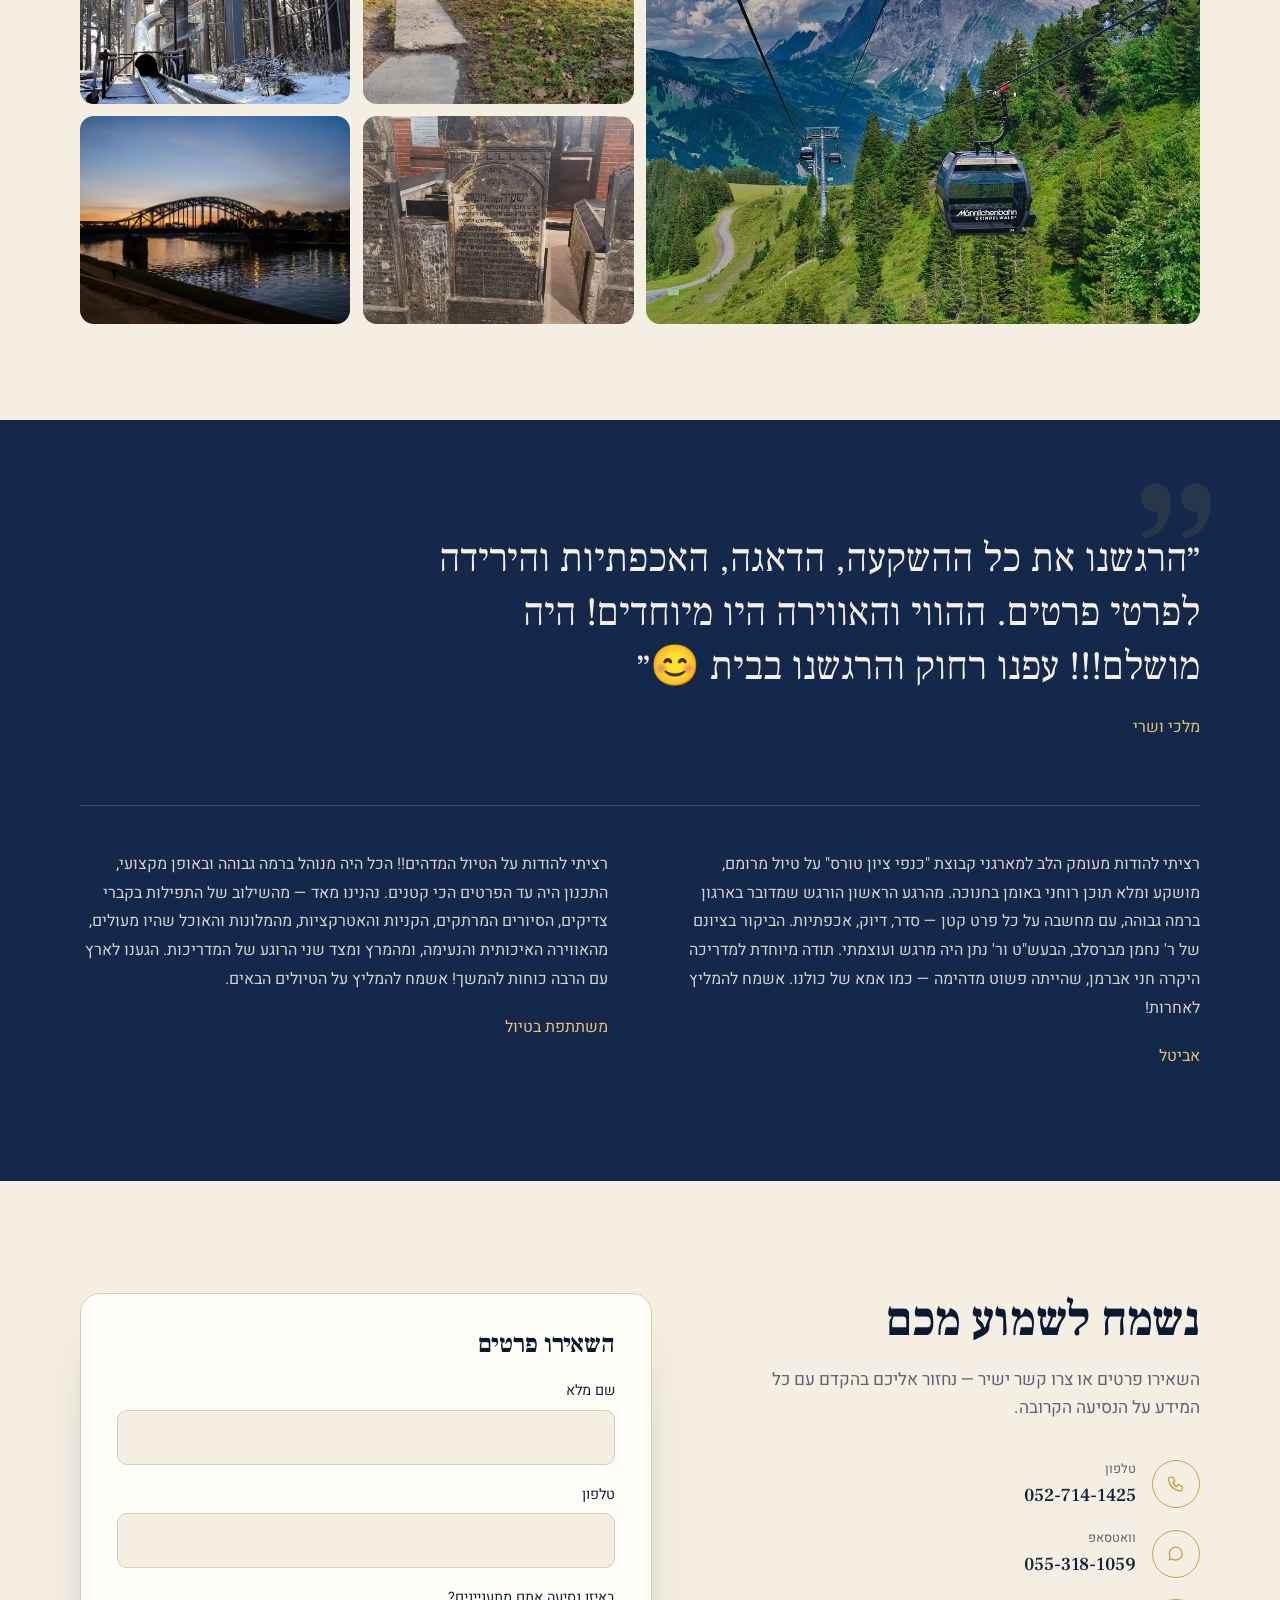
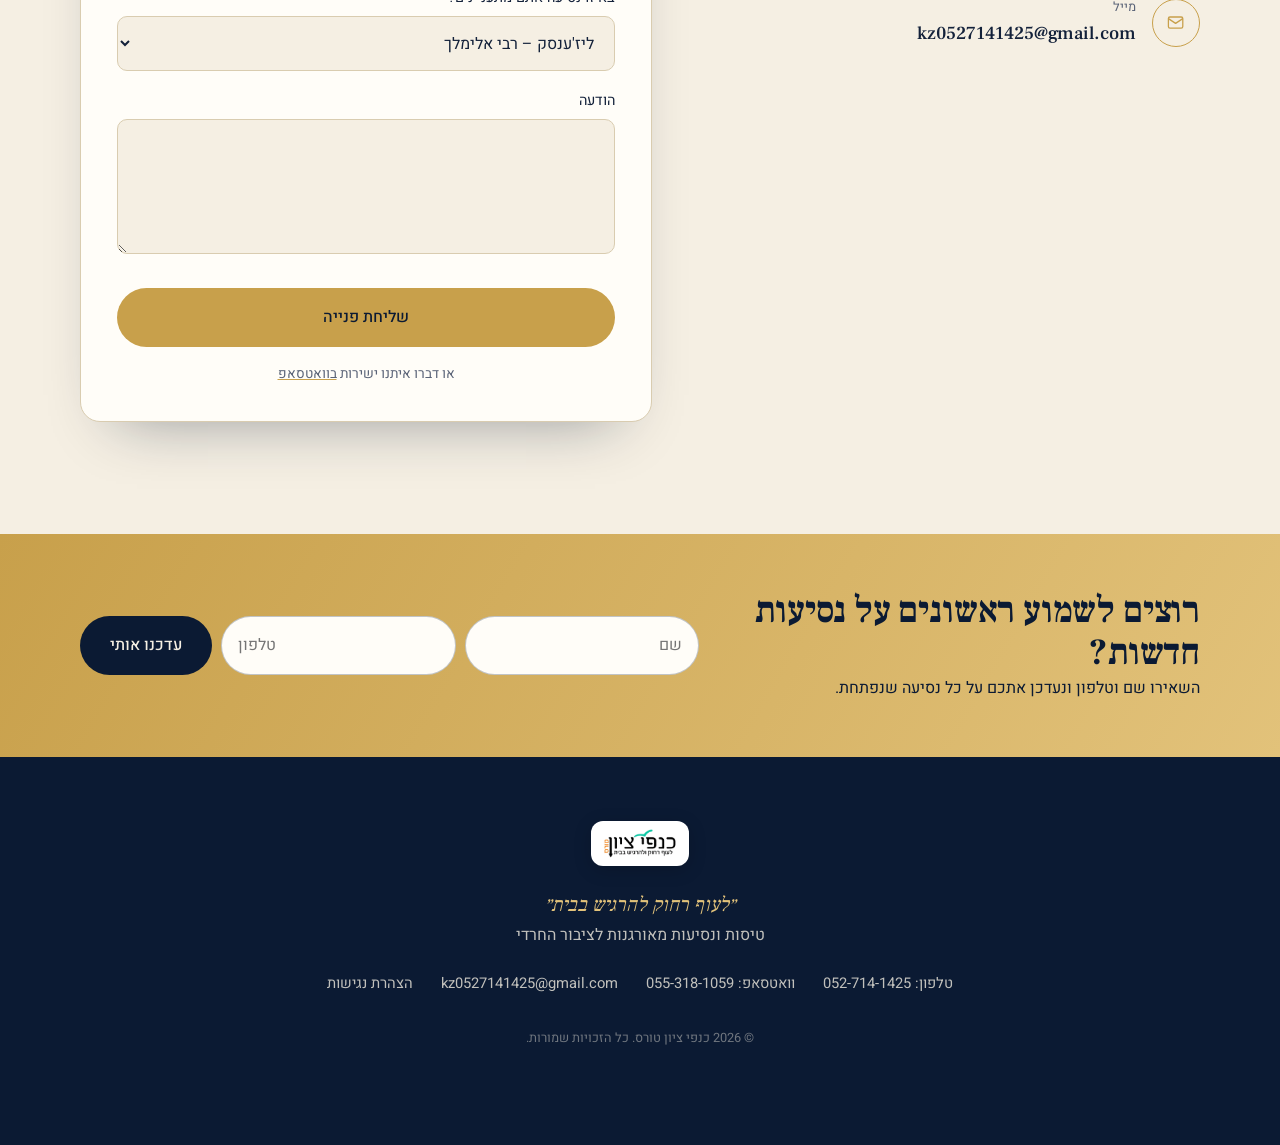
==== commit 169e10dc: "Revert "Magazine redesign: cover with expanding tzion panels, departures board, editorial destinatio" ====
--- a/index.html
+++ b/index.html
@@ -22,9 +22,8 @@
 <link rel="manifest" href="/site.webmanifest">
 <link rel="preconnect" href="https://fonts.googleapis.com">
 <link rel="preconnect" href="https://fonts.gstatic.com" crossorigin>
-<link href="https://fonts.googleapis.com/css2?family=Karantina:wght@400;700&family=Assistant:wght@400;600;700&display=swap" rel="stylesheet">
-<link rel="stylesheet" href="/styles.css?v=10">
-<link rel="stylesheet" href="/mag.css?v=10">
+<link href="https://fonts.googleapis.com/css2?family=Frank+Ruhl+Libre:ital,wght@0,400;0,500;0,700;0,900;1,500&family=Heebo:wght@300;400;500;700&display=swap" rel="stylesheet">
+<link rel="stylesheet" href="/styles.css?v=9">
 <script type="application/ld+json">
 {"@context":"https://schema.org","@type":"TravelAgency","name":"כנפי ציון טורס","url":"https://kanfei-zion.com/","logo":"https://kanfei-zion.com/images/logo.png","telephone":"+972527141425","email":"kz0527141425@gmail.com","slogan":"לעוף רחוק להרגיש בבית","description":"נסיעות מאורגנות לקברי צדיקים באירופה ובאוקראינה וטיולים מושקעים לנשים ולנערות."}
 </script>
@@ -42,7 +41,7 @@
   <div class="wrap">
     <a href="#top" class="logo-chip" aria-label="כנפי ציון טורס – לראש הדף"><img src="/images/logo.png" alt="כנפי ציון טורס" width="405" height="179"></a>
     <nav class="nav-links" aria-label="ניווט ראשי">
-      <a href="#trips">לוח הנסיעות</a>
+      <a href="#trips">נסיעות קרובות</a>
       <a href="#journey">היעדים</a>
       <a href="#why">למה כנפי ציון</a>
       <a href="#women">טיולי נשים</a>
@@ -54,85 +53,139 @@
 </header>
 
 <main id="main">
-<section class="cover" id="top" aria-labelledby="cover-title">
-  <div class="wrap cover-grid">
-    <div class="cover-text">
-      <p class="cover-bsd">בס״ד</p>
-      <h1 id="cover-title" class="cover-title"><span>כנפי ציון</span><span>טורס</span></h1>
-      <p class="cover-sub">נסיעות מאורגנות לקברי צדיקים באירופה ובאוקראינה, וטיולים מושקעים לנשים ולנערות</p>
-      <p class="cover-slogan">״לעוף רחוק להרגיש בבית״</p>
-      <div class="cover-cta">
-        <a class="btn btn-ink" href="tel:0527141425">התקשרו עכשיו</a>
-        <a class="btn btn-line" href="mailto:kz0527141425@gmail.com">שלחו מייל</a>
-      </div>
-      <article class="nextup" id="next-pass" aria-labelledby="np-name">
-        <div class="nextup-count" aria-live="polite"><b id="np-days">—</b><span id="np-unit">ימים</span></div>
-        <div class="nextup-body">
-          <p class="nextup-label">הנסיעה הקרובה</p>
-          <h2 id="np-name">רבי אלימלך מליז'ענסק</h2>
-          <p class="nextup-meta"><span id="np-place">ליז'ענסק, פולין</span>, <b id="np-heb">כ״א אדר ב׳ תשפ״ז</b></p>
-        </div>
-        <a class="btn btn-gold" id="np-cta" href="https://wa.me/972553181059" target="_blank" rel="noopener">שריינו מקום</a>
-      </article>
-    </div>
-    <div class="panels" id="panels">
-      <a class="panel is-open" href="/uman" style="--i:0">
-        <img src="/images/uman.jpg" alt="היכל ציון רבי נחמן מברסלב באומן" width="350" height="390" fetchpriority="high">
-        <span class="panel-cap"><small>אוקראינה</small><b>אומן</b></span>
-      </a>
-      <a class="panel" href="/lizhensk" style="--i:1">
-        <img src="/images/ohel.jpg" alt="ציון רבי אלימלך מליז'ענסק" width="900" height="1200">
-        <span class="panel-cap"><small>פולין</small><b>ליז'ענסק</b></span>
-      </a>
-      <a class="panel" href="/kerestir" style="--i:2">
-        <img src="/images/kerestir.jpg" alt="ציון ר' ישעיה מקערסטיר" width="900" height="1200">
-        <span class="panel-cap"><small>הונגריה</small><b>קערסטיר</b></span>
-      </a>
-    </div>
-  </div>
-</section>
-
-<section class="board" id="trips" aria-labelledby="trips-title">
-  <div class="wrap">
-    <header class="sec-head">
-      <h2 class="sec-title" id="trips-title">לוח הנסיעות</h2>
-      <p>כל הנסיעות הקרובות במקום אחד. בוחרים נסיעה, משריינים מקום, ואנחנו חוזרים אליכם עם כל הפרטים.</p>
-    </header>
-    <div class="board-head" aria-hidden="true"><span>מועד</span><span>נסיעה</span><span>פרטים</span><span></span></div>
+<section class="hero" id="top">
+  <div class="hero-photo" aria-hidden="true"><img src="/images/ohel.jpg" alt="" width="900" height="1200" fetchpriority="high"></div>
+  <div class="map hero-map drawn" aria-hidden="true">
+<svg class="map-svg" id="hero-map-svg" viewBox="-24 -24 612 776" aria-hidden="true" focusable="false">
+<g class="grat">
+<line x1="23.0" y1="0" x2="23.0" y2="728.5"/>
+<line x1="138.2" y1="0" x2="138.2" y2="728.5"/>
+<line x1="253.4" y1="0" x2="253.4" y2="728.5"/>
+<line x1="368.6" y1="0" x2="368.6" y2="728.5"/>
+<line x1="483.8" y1="0" x2="483.8" y2="728.5"/>
+<line x1="0" y1="713.0" x2="564.4" y2="713.0"/>
+<line x1="0" y1="558.0" x2="564.4" y2="558.0"/>
+<line x1="0" y1="403.0" x2="564.4" y2="403.0"/>
+<line x1="0" y1="248.0" x2="564.4" y2="248.0"/>
+<line x1="0" y1="93.0" x2="564.4" y2="93.0"/>
+</g>
+<g class="refdots">
+<circle cx="161.5" cy="23.9" r="2"/>
+<circle cx="136.8" cy="91.1" r="2"/>
+<circle cx="116.1" cy="170.5" r="2"/>
+<circle cx="380.6" cy="79.0" r="2"/>
+<circle cx="385.2" cy="202.1" r="2"/>
+<circle cx="278.8" cy="265.7" r="2"/>
+<circle cx="345.1" cy="371.7" r="2"/>
+<circle cx="224.2" cy="465.6" r="2"/>
+<circle cx="397.2" cy="711.8" r="2"/>
+</g>
+<g class="routes">
+<path class="route" id="hr-lizhensk" data-dest="lizhensk" d="M488.9 657.8 Q249.8 418.6 194.0 84.9" pathLength="1"/>
+<path class="route" id="hr-kerestir" data-dest="kerestir" d="M488.9 657.8 Q248.0 455.0 169.6 150.0" pathLength="1"/>
+<path class="route" id="hr-pressburg" data-dest="pressburg" d="M488.9 657.8 Q199.1 470.8 71.6 150.4" pathLength="1"/>
+<path class="route" id="hr-uman" data-dest="uman" d="M488.9 657.8 Q347.1 413.2 373.7 131.8" pathLength="1"/>
+</g>
+<circle class="flylight" r="4" visibility="hidden"><set attributeName="visibility" to="visible" begin="2s"/><animateMotion dur="5s" begin="2s" repeatCount="indefinite" keyPoints="0;1" keyTimes="0;1" calcMode="spline" keySplines=".45 0 .25 1"><mpath href="#hr-lizhensk"/></animateMotion></circle><circle class="flylight" r="4" visibility="hidden"><set attributeName="visibility" to="visible" begin="2.8s"/><animateMotion dur="5.6s" begin="2.8s" repeatCount="indefinite" keyPoints="0;1" keyTimes="0;1" calcMode="spline" keySplines=".45 0 .25 1"><mpath href="#hr-kerestir"/></animateMotion></circle><circle class="flylight" r="4" visibility="hidden"><set attributeName="visibility" to="visible" begin="3.6s"/><animateMotion dur="6.2s" begin="3.6s" repeatCount="indefinite" keyPoints="0;1" keyTimes="0;1" calcMode="spline" keySplines=".45 0 .25 1"><mpath href="#hr-pressburg"/></animateMotion></circle><circle class="flylight" r="4" visibility="hidden"><set attributeName="visibility" to="visible" begin="4.4s"/><animateMotion dur="5.2s" begin="4.4s" repeatCount="indefinite" keyPoints="0;1" keyTimes="0;1" calcMode="spline" keySplines=".45 0 .25 1"><mpath href="#hr-uman"/></animateMotion></circle><circle class="home-dot" cx="488.9" cy="657.8" r="6"/><circle class="home-ring" cx="488.9" cy="657.8" r="13"/>
+</svg>
+<span class="ref-label" style="left:30.29%;top:6.16%">ורשה</span>
+<span class="ref-label" style="left:26.26%;top:14.83%">קרקוב</span>
+<span class="ref-label" style="left:22.88%;top:25.05%">בודפשט</span>
+<span class="ref-label" style="left:66.06%;top:13.27%">קייב</span>
+<span class="ref-label" style="left:66.81%;top:29.12%">אודסה</span>
+<span class="ref-label" style="left:49.44%;top:37.30%">בוקרשט</span>
+<span class="ref-label" style="left:60.27%;top:50.96%">איסטנבול</span>
+<span class="ref-label" style="left:40.52%;top:63.05%">אתונה</span>
+<span class="ref-label" style="left:68.77%;top:94.75%">קהיר</span>
+<span class="sea-label" style="left:34.01%;top:76.55%">הים התיכון</span>
+<span class="sea-label" style="left:80.28%;top:41.82%">הים השחור</span>
+<span class="home-label" style="left:83.74%;top:87.81%">ירושלים</span>
+<span class="pin" data-dest="lizhensk" style="left:35.59%;top:14.03%"><span class="pin-dot" aria-hidden="true"></span><span class="pin-label">ליז'ענסק</span></span>
+<span class="pin" data-dest="kerestir" style="left:31.61%;top:22.41%"><span class="pin-dot" aria-hidden="true"></span><span class="pin-label">קערסטיר</span></span>
+<span class="pin" data-dest="pressburg" style="left:15.62%;top:22.45%"><span class="pin-dot" aria-hidden="true"></span><span class="pin-label">פרשבורג</span></span>
+<span class="pin" data-dest="uman" style="left:64.93%;top:20.06%"><span class="pin-dot" aria-hidden="true"></span><span class="pin-label">אומן</span></span>
+  </div>
+  <div class="wrap">
+    <div class="hero-in">
+      <p class="bsd">בס״ד</p>
+      <h1><span>כנפי ציון</span><span>טורס</span></h1>
+      <div class="rule" aria-hidden="true"></div>
+      <p class="hero-sub">נסיעות מאורגנות לקברי צדיקים באירופה ובאוקראינה, וטיולים מושקעים לנשים ולנערות</p>
+      <p class="slogan">״לעוף רחוק להרגיש בבית״</p>
+      <div class="hero-cta">
+        <a class="btn btn-gold" href="tel:0527141425">התקשרו עכשיו</a>
+        <a class="btn btn-ghost" href="mailto:kz0527141425@gmail.com">שלחו מייל</a>
+      </div>
+    </div>
+  </div>
+</section>
+
+<div class="pass-wrap">
+  <div class="wrap">
+    <article class="pass" id="next-pass" aria-labelledby="np-name">
+      <div class="pass-main">
+        <p class="pass-label">הנסיעה הקרובה · ההרשמה פתוחה</p>
+        <h2 id="np-name">רבי אלימלך מליז'ענסק</h2>
+        <p class="pass-meta"><span id="np-place">ליז'ענסק, פולין</span> · <b id="np-heb">כ״א אדר ב׳ תשפ״ז</b></p>
+      </div>
+      <div class="pass-stub">
+        <p class="pass-count" aria-live="polite"><span>בעוד</span><b id="np-days">—</b><span id="np-unit">ימים</span></p>
+        <a class="btn btn-ink" id="np-cta" href="https://wa.me/972553181059" target="_blank" rel="noopener">שריינו מקום</a>
+      </div>
+    </article>
+  </div>
+</div>
+
+
+<section class="trips" id="trips" aria-labelledby="trips-title">
+  <div class="wrap">
+    <div class="head">
+      <h2 class="sec-title" id="trips-title">נסיעות קרובות</h2>
+      <p>בחרו נסיעה, שריינו מקום — ונחזור אליכם עם כל הפרטים.</p>
+    </div>
     <div class="tgrid" id="trips-grid"></div>
   </div>
 </section>
 
 <section class="stats" id="stats" hidden aria-label="כנפי ציון במספרים"><div class="wrap" id="stats-grid"></div></section>
 
-<section class="dests" id="journey" aria-labelledby="journey-title">
-  <div class="wrap">
-    <header class="sec-head">
-      <h2 class="sec-title" id="journey-title">היעדים שלנו</h2>
-      <p>נסיעות קבוצתיות מאורגנות לציוני הצדיקים, בימי ההילולא ולאורך השנה, עם תפילות, סיפורים ואווירה מרוממת.</p>
-    </header>
-    <ol class="dest-list">
-      <li><a href="/lizhensk"><span class="dl-name">רבי אלימלך מליז'ענסק</span><span class="dl-place">ליז'ענסק, פולין</span><span class="dl-when">הילולא כ״א אדר</span><span class="dl-go">לפרטים</span></a></li>
-      <li><a href="/kerestir"><span class="dl-name">רבי ישעיה מקערסטיר</span><span class="dl-place">קערסטיר, הונגריה</span><span class="dl-when">הילולא ג׳ אייר</span><span class="dl-go">לפרטים</span></a></li>
-      <li><a href="/pressburg"><span class="dl-name">רבינו החתם סופר</span><span class="dl-place">פרשבורג, סלובקיה</span><span class="dl-when">הילולא כ״ה תשרי</span><span class="dl-go">לפרטים</span></a></li>
-      <li><a href="/uman"><span class="dl-name">רבי נחמן מברסלב</span><span class="dl-place">אומן, אוקראינה</span><span class="dl-when">ראש השנה וחנוכה</span><span class="dl-go">לפרטים</span></a></li>
-    </ol>
-  </div>
-</section>
-
-<section class="why" id="why" aria-labelledby="why-title">
-  <div class="wrap why-grid">
-    <div class="why-lead">
-      <h2 class="sec-title" id="why-title">למה לנסוע איתנו</h2>
-      <p class="why-quote">״לעוף רחוק<br>להרגיש בבית״</p>
-    </div>
-    <dl class="why-list">
-      <div><dt>ארגון ברמה גבוהה</dt><dd>מחשבה על כל פרט קטן, מהתכנון ועד ההגעה חזרה הביתה.</dd></div>
-      <div><dt>ליווי רוחני</dt><dd>תפילות בציוני הצדיקים ואווירה של התרוממות לאורך כל הדרך.</dd></div>
-      <div><dt>מדריכה מסורה</dt><dd>ליווי אישי, חם ואכפתי.</dd></div>
-      <div><dt>דיוק ואמינות</dt><dd>סדר, דיוק ואכפתיות. נסיעה שאפשר לסמוך עליה בעיניים עצומות.</dd></div>
-      <div><dt>כשרות מהודרת</dt><dd>אווירה שמורה ומוקפדת.</dd></div>
-    </dl>
+<section class="journey" id="journey" aria-labelledby="journey-title">
+  <div class="wrap">
+    <div>
+      <h2 id="journey-title">מארץ ישראל<br>אל ציוני הצדיקים</h2>
+      <p class="lead">נסיעות קבוצתיות מאורגנות לציוני הצדיקים, בימי ההילולא ולאורך השנה, עם תפילות, סיפורים ואווירה מרוממת.</p>
+      <div class="dest-tabs" role="group" aria-label="בחירת יעד">
+        <button type="button" class="dest-tab" data-dest="lizhensk" aria-selected="true" aria-controls="dest-panel"><small>פולין</small><strong>ליז'ענסק</strong></button>
+        <button type="button" class="dest-tab" data-dest="kerestir" aria-selected="false" aria-controls="dest-panel"><small>הונגריה</small><strong>קערסטיר</strong></button>
+        <button type="button" class="dest-tab" data-dest="pressburg" aria-selected="false" aria-controls="dest-panel"><small>סלובקיה</small><strong>החתם סופר</strong></button>
+        <button type="button" class="dest-tab" data-dest="uman" aria-selected="false" aria-controls="dest-panel"><small>אוקראינה</small><strong>אומן</strong></button>
+      </div>
+      <div class="dest-panel" id="dest-panel" aria-live="polite" tabindex="-1"></div>
+    </div>
+    <figure class="j-visual" aria-live="polite">
+      <div class="j-frame"><img id="j-img" src="/images/ohel.jpg" alt="ציון רבי אלימלך מליז'ענסק" width="900" height="1200" loading="lazy">
+        <svg class="j-emblem" aria-hidden="true"><use href="#wing"/></svg></div>
+      <figcaption id="j-cap">ציון רבי אלימלך מליז'ענסק</figcaption>
+    </figure>
+  </div>
+</section>
+
+<section class="band" id="why">
+  <div class="wrap tz-grid">
+    <div class="arches">
+      <figure class="arch"><img src="/images/ohel.jpg" alt="ציון רבי אלימלך מליז'ענסק" width="1200" height="1600" loading="lazy"><figcaption>ציון רבי אלימלך מליז'ענסק</figcaption></figure>
+      <figure class="arch"><img src="/images/kerestir.jpg" alt="ציון ר' ישעיה מקערסטיר" width="1530" height="2040" loading="lazy"><figcaption>ציון ר' ישעיה מקערסטיר</figcaption></figure>
+    </div>
+    <div>
+      <h2 class="sec-title">למה כנפי ציון</h2>
+      <ul class="why">
+        <li><svg aria-hidden="true"><use href="#wing"/></svg><h3>ארגון ברמה גבוהה</h3><p>מחשבה על כל פרט קטן, מהתכנון ועד ההגעה חזרה הביתה.</p></li>
+        <li><svg aria-hidden="true"><use href="#wing"/></svg><h3>ליווי רוחני</h3><p>תפילות בציוני הצדיקים ואווירה של התרוממות לאורך כל הדרך.</p></li>
+        <li><svg aria-hidden="true"><use href="#wing"/></svg><h3>מדריכה מסורה</h3><p>ליווי אישי, חם ואכפתי.</p></li>
+        <li><svg aria-hidden="true"><use href="#wing"/></svg><h3>דיוק ואמינות</h3><p>סדר, דיוק ואכפתיות — נסיעה שאפשר לסמוך עליה בעיניים עצומות.</p></li>
+        <li><svg aria-hidden="true"><use href="#wing"/></svg><h3>כשרות מהודרת</h3><p>אווירה שמורה ומוקפדת.</p></li>
+      </ul>
+    </div>
   </div>
 </section>
 
@@ -302,6 +355,6 @@
   <button class="ln" type="button" aria-label="התמונה הבאה">‹</button>
 </div>
 
-<script src="/app.js?v=10" defer></script>
+<script src="/app.js?v=9" defer></script>
 </body>
 </html>
